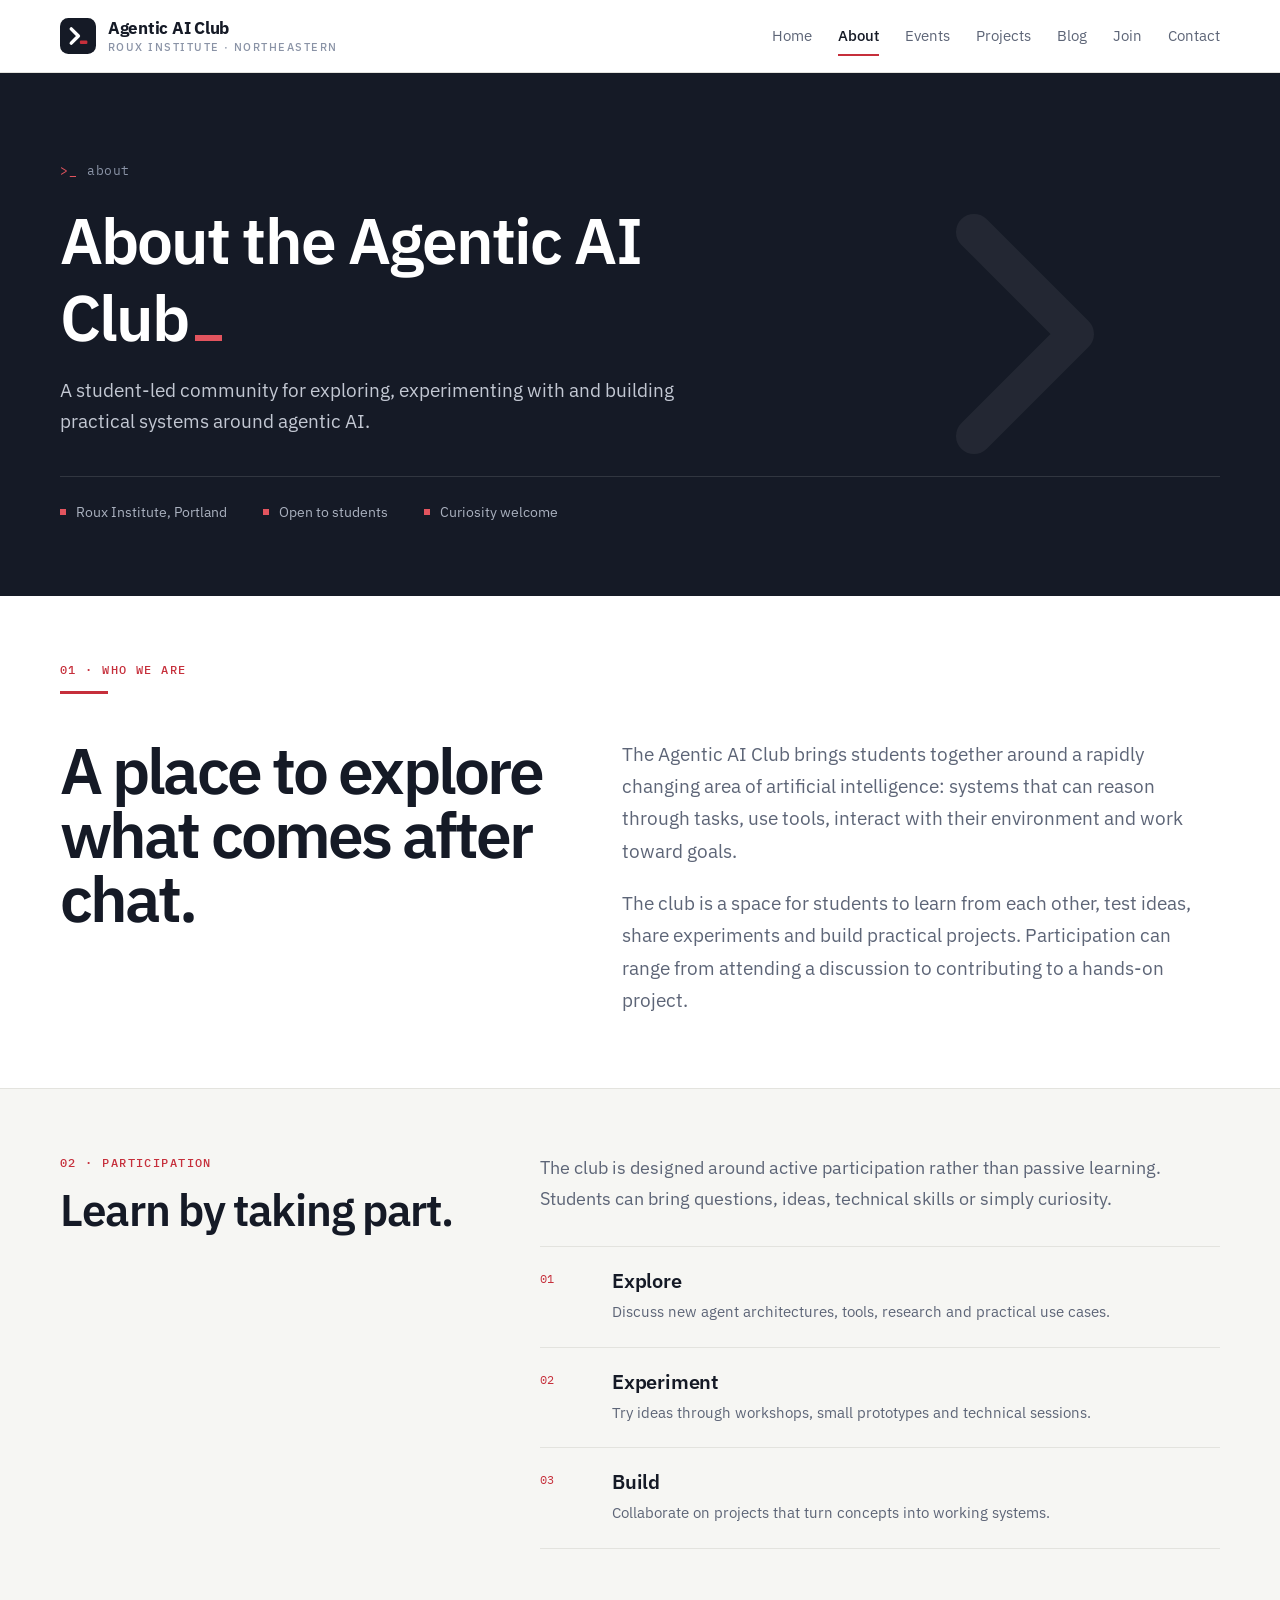
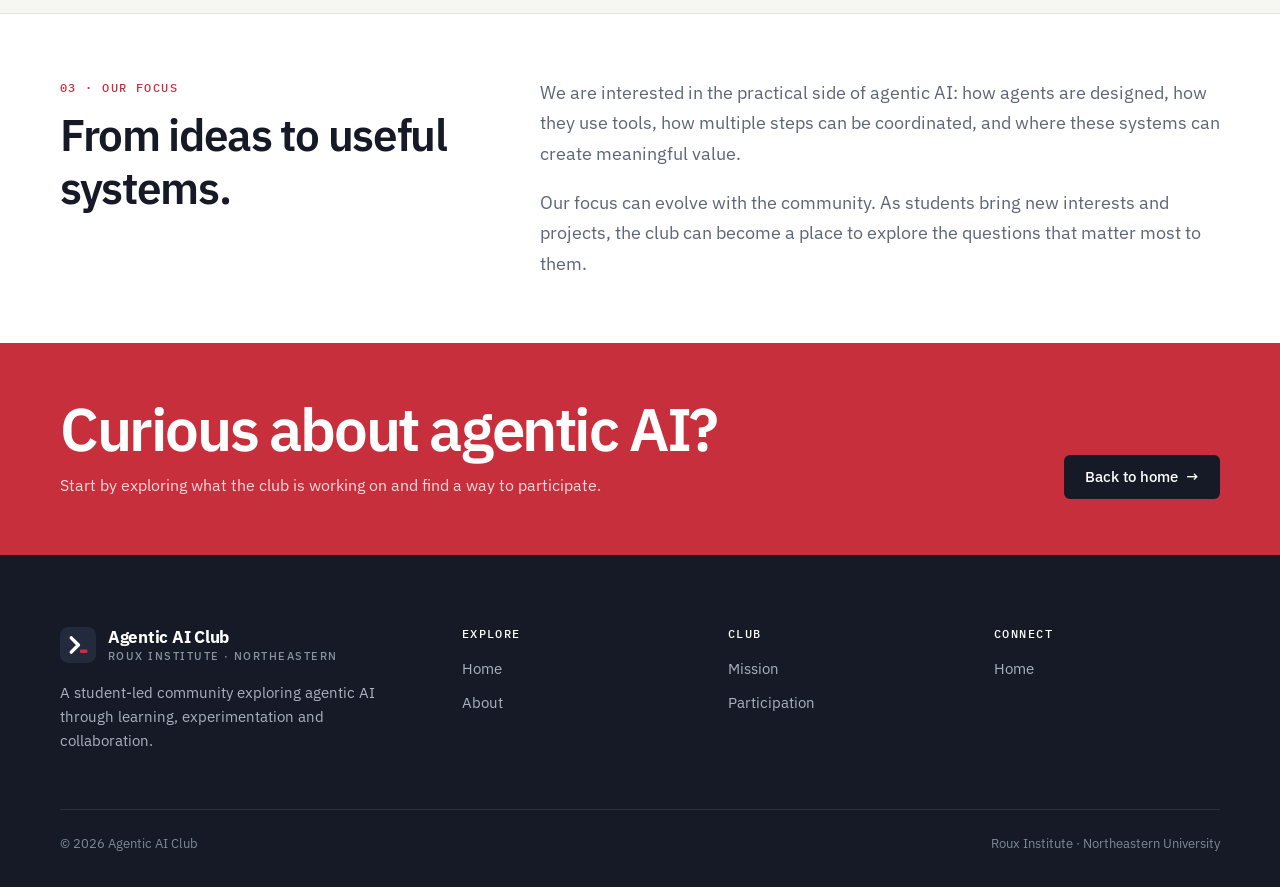
==== about.html @ 06a8c6f5 "Update Agentic AI Club website" ====
<!DOCTYPE html>
<html lang="en">
<head>
    <meta charset="UTF-8">
    <meta name="viewport" content="width=device-width, initial-scale=1.0">
    <title>About | Agentic AI Club</title>
    <meta name="description" content="About the Agentic AI Club at the Roux Institute, Northeastern University.">
    <link rel="icon" href="assets/favicon.svg" type="image/svg+xml">
    <link rel="preconnect" href="https://fonts.googleapis.com">
    <link rel="preconnect" href="https://fonts.gstatic.com" crossorigin>
    <link href="https://fonts.googleapis.com/css2?family=IBM+Plex+Mono:wght@400;500&family=IBM+Plex+Sans:wght@400;500;600;700&display=swap" rel="stylesheet">
    <link rel="stylesheet" href="css/club.css">
</head>
<body>
<a class="skip-link" href="#main">Skip to content</a>

<header class="topbar">
    <div class="wrap topbar__inner">
        <a class="logo" href="index.html" aria-label="Agentic AI Club home">
            <svg class="logo__mark" viewBox="0 0 48 48" aria-hidden="true">
                <rect class="logo__tile" width="48" height="48" rx="11" fill="#151a26"/>
                <path d="M15 14.5 24.5 24 15 33.5" fill="none" stroke="#fff" stroke-width="4.6" stroke-linecap="round" stroke-linejoin="round"/>
                <rect x="26.5" y="30" width="10" height="4.6" rx="1.4" fill="#c62f3b"/>
            </svg>
            <span class="logo__text"><span class="logo__name">Agentic AI Club</span><span class="logo__sub">Roux Institute · Northeastern</span></span>
        </a>

        <button class="nav-toggle" type="button" aria-expanded="false" aria-controls="site-nav">
            <span class="sr-only">Menu</span>
            <span class="nav-toggle__bar nav-toggle__bar--top"></span>
            <span class="nav-toggle__bar nav-toggle__bar--bottom"></span>
        </button>

        <nav id="site-nav" class="nav" aria-label="Main">
            <a href="index.html">Home</a>
            <a href="about.html" aria-current="page">About</a>
            <a href="events.html">Events</a>
            <a href="projects.html">Projects</a>
            <a href="blog.html">Blog</a>
            <a href="join.html">Join</a>
            <a href="contact.html">Contact</a>
        </nav>
    </div>
</header>

<main id="main">
    <section class="page-head">
        <svg class="page-head__glyph" viewBox="0 0 200 200" aria-hidden="true">
            <path d="M36 32 104 100 36 168" fill="none" stroke="rgba(255,255,255,0.06)" stroke-width="24" stroke-linecap="round" stroke-linejoin="round"/>
        </svg>
        <div class="wrap page-head__inner">
            <div class="page-head__content">
                <p class="kicker"><span class="kicker__prompt">&gt;_</span> about</p>
                <h1>About the Agentic AI Club<span class="cursor" aria-hidden="true"></span></h1>
                <p class="lead">A student-led community for exploring, experimenting with and building practical systems around agentic AI.</p>
            </div>
            <ul class="facts">
                <li>Roux Institute, Portland</li>
                <li>Open to students</li>
                <li>Curiosity welcome</li>
            </ul>
        </div>
    </section>

    <section class="about-intro">
        <div class="wrap">
            <span class="label">01 · Who we are</span>
            <div class="home-rule"></div>
            <div class="about-intro__grid" style="margin-top: 44px;">
                <h2 class="about-intro__title">A place to explore what comes after chat.</h2>
                <div class="about-intro__copy">
                    <p>The Agentic AI Club brings students together around a rapidly changing area of artificial intelligence: systems that can reason through tasks, use tools, interact with their environment and work toward goals.</p>
                    <p>The club is a space for students to learn from each other, test ideas, share experiments and build practical projects. Participation can range from attending a discussion to contributing to a hands-on project.</p>
                </div>
            </div>
        </div>
    </section>

    <section class="about-block about-block--warm" id="participation">
        <div class="wrap">
            <div class="about-block__grid">
                <div>
                    <span class="label">02 · Participation</span>
                    <h2>Learn by taking part.</h2>
                </div>
                <div class="about-block__content">
                    <p>The club is designed around active participation rather than passive learning. Students can bring questions, ideas, technical skills or simply curiosity.</p>
                    <ul class="about-list">
                        <li><span class="about-list__number">01</span><div><h3>Explore</h3><p>Discuss new agent architectures, tools, research and practical use cases.</p></div></li>
                        <li><span class="about-list__number">02</span><div><h3>Experiment</h3><p>Try ideas through workshops, small prototypes and technical sessions.</p></div></li>
                        <li><span class="about-list__number">03</span><div><h3>Build</h3><p>Collaborate on projects that turn concepts into working systems.</p></div></li>
                    </ul>
                </div>
            </div>
        </div>
    </section>

    <section class="about-block">
        <div class="wrap">
            <div class="about-block__grid">
                <div>
                    <span class="label">03 · Our focus</span>
                    <h2>From ideas to useful systems.</h2>
                </div>
                <div class="about-block__content">
                    <p>We are interested in the practical side of agentic AI: how agents are designed, how they use tools, how multiple steps can be coordinated, and where these systems can create meaningful value.</p>
                    <p>Our focus can evolve with the community. As students bring new interests and projects, the club can become a place to explore the questions that matter most to them.</p>
                </div>
            </div>
        </div>
    </section>

    <section class="cta-band">
        <div class="wrap cta-band__inner">
            <div>
                <h2>Curious about agentic AI?</h2>
                <p>Start by exploring what the club is working on and find a way to participate.</p>
            </div>
            <a class="btn btn--dark" href="index.html">Back to home <span class="btn__arrow" aria-hidden="true">→</span></a>
        </div>
    </section>
</main>

<footer class="footer">
    <div class="wrap">
        <div class="footer__grid">
            <div>
                <a class="logo" href="index.html" aria-label="Agentic AI Club home">
                    <svg class="logo__mark" viewBox="0 0 48 48" aria-hidden="true">
                        <rect class="logo__tile" width="48" height="48" rx="11" fill="#232a3b"/>
                        <path d="M15 14.5 24.5 24 15 33.5" fill="none" stroke="#fff" stroke-width="4.6" stroke-linecap="round" stroke-linejoin="round"/>
                        <rect x="26.5" y="30" width="10" height="4.6" rx="1.4" fill="#c62f3b"/>
                    </svg>
                    <span class="logo__text"><span class="logo__name">Agentic AI Club</span><span class="logo__sub">Roux Institute · Northeastern</span></span>
                </a>
                <p class="footer__about">A student-led community exploring agentic AI through learning, experimentation and collaboration.</p>
            </div>
            <div><h4>Explore</h4><ul><li><a href="index.html">Home</a></li><li><a href="about.html">About</a></li></ul></div>
            <div><h4>Club</h4><ul><li><a href="#">Mission</a></li><li><a href="#participation">Participation</a></li></ul></div>
            <div><h4>Connect</h4><ul><li><a href="index.html">Home</a></li></ul></div>
        </div>
        <div class="footer__bottom"><span>© <span data-year></span> Agentic AI Club</span><span>Roux Institute · Northeastern University</span></div>
    </div>
</footer>
<script src="js/club.js"></script>
</body>
</html>
---- css/club.css ----
/* ========================================
   AGENTIC AI CLUB
   Shared styles for Events, Projects and Join
======================================== */

:root {
    --ink: #151a26;
    --ink-soft: #2b3140;
    --slate: #5d6577;
    --slate-light: #8a93a6;

    --paper: #ffffff;
    --paper-warm: #f6f6f3;
    --line: #e3e3de;
    --line-strong: #cfcfc8;

    --red: #c62f3b;
    --red-dark: #a3222d;
    --red-bright: #e2545e;

    --radius: 10px;
    --radius-sm: 6px;
    --container: 1160px;

    --font-sans: "IBM Plex Sans", system-ui, -apple-system, "Segoe UI", sans-serif;
    --font-mono: "IBM Plex Mono", ui-monospace, "SFMono-Regular", Consolas, monospace;
}


/* ========================================
   BASE
======================================== */

*,
*::before,
*::after {
    box-sizing: border-box;
}

[hidden] {
    display: none !important;
}

html {
    -webkit-text-size-adjust: 100%;
    scroll-behavior: smooth;
}

body {
    margin: 0;
    font-family: var(--font-sans);
    font-size: 16px;
    line-height: 1.6;
    color: var(--ink);
    background: var(--paper);
    -webkit-font-smoothing: antialiased;
}

img,
svg {
    display: block;
    max-width: 100%;
}

a {
    color: inherit;
}

h1,
h2,
h3,
h4 {
    margin: 0;
    line-height: 1.2;
    font-weight: 600;
    letter-spacing: -0.01em;
}

p {
    margin: 0;
}

ul,
ol {
    margin: 0;
    padding: 0;
    list-style: none;
}

button,
input,
select,
textarea {
    font: inherit;
    color: inherit;
}

:focus-visible {
    outline: 2px solid var(--red);
    outline-offset: 2px;
}

.sr-only {
    position: absolute;
    width: 1px;
    height: 1px;
    padding: 0;
    margin: -1px;
    overflow: hidden;
    clip: rect(0, 0, 0, 0);
    white-space: nowrap;
    border: 0;
}

.skip-link {
    position: absolute;
    left: 16px;
    top: -60px;
    z-index: 100;
    padding: 10px 16px;
    background: var(--ink);
    color: #fff;
    border-radius: var(--radius-sm);
    text-decoration: none;
}

.skip-link:focus {
    top: 12px;
}

.wrap {
    width: min(var(--container), 100% - 48px);
    margin-inline: auto;
}


/* ========================================
   BUTTONS & LINKS
======================================== */

.btn {
    display: inline-flex;
    align-items: center;
    justify-content: center;
    gap: 8px;
    min-height: 44px;
    padding: 0 20px;
    border: 1px solid transparent;
    border-radius: var(--radius-sm);
    font-size: 15px;
    font-weight: 500;
    text-decoration: none;
    white-space: nowrap;
    cursor: pointer;
    transition: background-color 0.15s, border-color 0.15s, color 0.15s;
}

.btn--primary {
    background: var(--red);
    color: #fff;
}

.btn--primary:hover {
    background: var(--red-dark);
}

.btn--dark {
    background: var(--ink);
    color: #fff;
}

.btn--dark:hover {
    background: #000;
}

.btn--outline {
    background: #fff;
    border-color: var(--line-strong);
    color: var(--ink);
}

.btn--outline:hover {
    border-color: var(--ink);
}

.btn--sm {
    min-height: 36px;
    padding: 0 14px;
    font-size: 14px;
}

.btn__arrow {
    transition: transform 0.15s;
}

.btn:hover .btn__arrow {
    transform: translateX(3px);
}

.text-link {
    font-weight: 500;
    color: var(--ink);
    text-decoration: underline;
    text-decoration-color: var(--red);
    text-decoration-thickness: 1.5px;
    text-underline-offset: 4px;
}

.text-link:hover {
    color: var(--red);
}

.link-btn {
    padding: 0;
    border: 0;
    background: none;
    font-size: 14px;
    color: var(--slate);
    text-decoration: underline;
    text-underline-offset: 3px;
    cursor: pointer;
}

.link-btn:hover {
    color: var(--ink);
}


/* ========================================
   HEADER & NAVIGATION
======================================== */

.topbar {
    position: sticky;
    top: 0;
    z-index: 50;
    background: #fff;
    border-bottom: 1px solid var(--line);
}

.topbar__inner {
    display: flex;
    align-items: center;
    justify-content: space-between;
    gap: 24px;
    min-height: 72px;
}

.logo {
    display: flex;
    align-items: center;
    gap: 12px;
    text-decoration: none;
}

.logo__mark {
    width: 36px;
    height: 36px;
    flex-shrink: 0;
}

.logo__text {
    display: flex;
    flex-direction: column;
    line-height: 1.15;
}

.logo__name {
    font-size: 17px;
    font-weight: 700;
    letter-spacing: -0.015em;
}

.logo__sub {
    margin-top: 3px;
    font-size: 10.5px;
    font-weight: 500;
    letter-spacing: 0.14em;
    text-transform: uppercase;
    color: var(--slate-light);
}

.nav {
    display: flex;
    align-items: center;
    gap: 26px;
}

.nav a:not(.btn) {
    position: relative;
    padding: 6px 0;
    font-size: 15px;
    color: var(--slate);
    text-decoration: none;
    transition: color 0.15s;
}

.nav a:not(.btn):hover {
    color: var(--ink);
}

.nav a:not(.btn)[aria-current="page"] {
    color: var(--ink);
    font-weight: 500;
}

.nav a:not(.btn)[aria-current="page"]::after {
    content: "";
    position: absolute;
    left: 0;
    right: 0;
    bottom: -2px;
    height: 2px;
    background: var(--red);
}

.nav__cta {
    margin-left: 4px;
}

.nav-toggle {
    display: none;
    width: 44px;
    height: 44px;
    flex-direction: column;
    align-items: center;
    justify-content: center;
    gap: 6px;
    border: 1px solid var(--line);
    border-radius: 8px;
    background: #fff;
    cursor: pointer;
}

.nav-toggle__bar {
    width: 18px;
    height: 2px;
    background: var(--ink);
    transition: transform 0.2s;
}

.nav-toggle[aria-expanded="true"] .nav-toggle__bar--top {
    transform: translateY(4px) rotate(45deg);
}

.nav-toggle[aria-expanded="true"] .nav-toggle__bar--bottom {
    transform: translateY(-4px) rotate(-45deg);
}


/* ========================================
   PAGE HEADER
======================================== */

.page-head {
    position: relative;
    overflow: hidden;
    padding: 88px 0 72px;
    background: var(--ink);
    color: #fff;
}

.page-head__inner {
    position: relative;
    z-index: 1;
}

.page-head__content {
    max-width: 720px;
}

.page-head__glyph {
    position: absolute;
    right: max(24px, calc((100% - var(--container)) / 2));
    top: 50%;
    width: 300px;
    transform: translateY(-50%);
    pointer-events: none;
}

.kicker {
    display: flex;
    align-items: center;
    gap: 10px;
    margin-bottom: 20px;
    font-family: var(--font-mono);
    font-size: 13px;
    letter-spacing: 0.04em;
    color: var(--slate-light);
}

.kicker__prompt {
    color: var(--red-bright);
}

.page-head h1 {
    font-size: clamp(40px, 6vw, 64px);
    letter-spacing: -0.03em;
}

.cursor {
    display: inline-block;
    width: 0.42em;
    height: 0.09em;
    margin-left: 0.1em;
    background: var(--red-bright);
    animation: blink 1.1s steps(1) infinite;
}

@keyframes blink {
    50% {
        opacity: 0;
    }
}

.lead {
    max-width: 620px;
    margin-top: 20px;
    font-size: 19px;
    color: #c3c8d3;
}

.facts {
    display: flex;
    flex-wrap: wrap;
    gap: 12px 36px;
    margin-top: 40px;
    padding-top: 24px;
    border-top: 1px solid rgba(255, 255, 255, 0.12);
    font-size: 14px;
    color: #aab1bf;
}

.facts li {
    display: flex;
    align-items: center;
    gap: 10px;
}

.facts li::before {
    content: "";
    width: 6px;
    height: 6px;
    background: var(--red-bright);
}


/* ========================================
   SECTIONS
======================================== */

.section {
    padding: 96px 0;
}

.section--warm {
    background: var(--paper-warm);
}

.section--flush-top {
    padding-top: 0;
}

.section-head {
    display: flex;
    flex-wrap: wrap;
    align-items: flex-end;
    justify-content: space-between;
    gap: 24px 40px;
    margin-bottom: 40px;
}

.section-head h2 {
    font-size: clamp(28px, 3.4vw, 36px);
    letter-spacing: -0.02em;
}

.section-head p {
    max-width: 560px;
    margin-top: 10px;
    color: var(--slate);
}

.label {
    display: block;
    margin-bottom: 12px;
    font-family: var(--font-mono);
    font-size: 12px;
    font-weight: 500;
    letter-spacing: 0.12em;
    text-transform: uppercase;
    color: var(--red);
}


/* ========================================
   FILTER TABS
======================================== */

.tabs {
    display: flex;
    flex-wrap: wrap;
    gap: 8px;
}

.tab {
    padding: 7px 16px;
    border: 1px solid var(--line-strong);
    border-radius: 999px;
    background: #fff;
    font-size: 14px;
    color: var(--slate);
    cursor: pointer;
    transition: background-color 0.15s, border-color 0.15s, color 0.15s;
}

.tab:hover {
    border-color: var(--ink);
    color: var(--ink);
}

.tab[aria-pressed="true"] {
    background: var(--ink);
    border-color: var(--ink);
    color: #fff;
}

.empty {
    padding: 48px 0;
    text-align: center;
    color: var(--slate);
}


/* ========================================
   EVENTS: FEATURED
======================================== */

.feature {
    display: grid;
    grid-template-columns: 280px 1fr;
    overflow: hidden;
    border: 1px solid var(--line);
    border-radius: var(--radius);
    background: #fff;
}

.feature__date {
    position: relative;
    display: flex;
    flex-direction: column;
    justify-content: space-between;
    gap: 32px;
    padding: 36px 32px;
    background: var(--ink);
    color: #fff;
}

.feature__month {
    font-family: var(--font-mono);
    font-size: 13px;
    letter-spacing: 0.12em;
    text-transform: uppercase;
    color: var(--slate-light);
}

.feature__days {
    margin-top: 6px;
    font-size: 56px;
    font-weight: 600;
    line-height: 1;
    letter-spacing: -0.03em;
    white-space: nowrap;
}

.feature__year {
    font-family: var(--font-mono);
    font-size: 13px;
    color: var(--slate-light);
}

.feature__date::after {
    content: "";
    width: 36px;
    height: 6px;
    border-radius: 2px;
    background: var(--red);
}

.feature__body {
    padding: 40px;
}

.feature__body h2 {
    font-size: 30px;
    letter-spacing: -0.02em;
}

.feature__desc {
    max-width: 620px;
    margin-top: 14px;
    color: var(--slate);
}

.details {
    display: grid;
    grid-template-columns: repeat(3, auto);
    justify-content: start;
    gap: 8px 48px;
    margin: 28px 0 32px;
}

.details dt {
    font-family: var(--font-mono);
    font-size: 12px;
    letter-spacing: 0.1em;
    text-transform: uppercase;
    color: var(--slate-light);
}

.details dd {
    margin: 4px 0 0;
    font-weight: 500;
}

.actions {
    display: flex;
    flex-wrap: wrap;
    align-items: center;
    gap: 12px 20px;
}


/* ========================================
   EVENTS: LIST
======================================== */

.events {
    border-top: 1px solid var(--line);
}

.event {
    display: grid;
    grid-template-columns: 88px 1fr auto;
    gap: 32px;
    align-items: start;
    padding: 30px 0;
    border-bottom: 1px solid var(--line);
}

.event__date {
    display: flex;
    flex-direction: column;
    line-height: 1.1;
}

.event__month {
    font-family: var(--font-mono);
    font-size: 13px;
    font-weight: 500;
    letter-spacing: 0.1em;
    text-transform: uppercase;
    color: var(--red);
}

.event__day {
    margin: 6px 0 4px;
    font-size: 36px;
    font-weight: 600;
    letter-spacing: -0.03em;
}

.event__weekday {
    font-size: 13px;
    color: var(--slate);
}

.event__type {
    font-family: var(--font-mono);
    font-size: 12px;
    letter-spacing: 0.1em;
    text-transform: uppercase;
    color: var(--slate-light);
}

.event__title {
    margin: 6px 0 8px;
    font-size: 21px;
}

.event__desc {
    max-width: 640px;
    color: var(--slate);
}

.meta {
    display: flex;
    flex-wrap: wrap;
    margin-top: 14px;
    font-family: var(--font-mono);
    font-size: 13px;
    color: var(--ink-soft);
}

.meta span + span::before {
    content: "·";
    margin: 0 10px;
    color: var(--slate-light);
}

.event__actions {
    display: flex;
    flex-direction: column;
    align-items: flex-end;
    gap: 12px;
    padding-top: 4px;
}


/* ========================================
   EVENTS: RECURRING & PAST
======================================== */

.cards-3 {
    display: grid;
    grid-template-columns: repeat(3, 1fr);
    gap: 24px;
}

.routine {
    display: flex;
    flex-direction: column;
    gap: 10px;
    padding: 30px;
    border: 1px solid var(--line);
    border-radius: var(--radius);
    background: #fff;
}

.routine__when {
    font-family: var(--font-mono);
    font-size: 13px;
    color: var(--ink-soft);
}

.routine__when::before {
    content: "> ";
    color: var(--red);
}

.routine h3 {
    font-size: 20px;
}

.routine p:last-child {
    color: var(--slate);
}

.past {
    border-top: 1px solid var(--line);
}

.past__item {
    display: grid;
    grid-template-columns: 150px 130px 1fr auto;
    gap: 24px;
    align-items: baseline;
    padding: 20px 0;
    border-bottom: 1px solid var(--line);
}

.past__date,
.past__type {
    font-family: var(--font-mono);
    font-size: 13px;
    color: var(--slate);
}

.past__title {
    font-weight: 500;
}

.past__link {
    font-size: 14px;
}


/* ========================================
   CALL TO ACTION
======================================== */

.cta {
    display: flex;
    flex-wrap: wrap;
    align-items: center;
    justify-content: space-between;
    gap: 28px 48px;
}

.cta h2 {
    font-size: clamp(26px, 3vw, 32px);
    letter-spacing: -0.02em;
}

.cta p {
    max-width: 560px;
    margin-top: 10px;
    color: var(--slate);
}


/* ========================================
   PROJECTS: SPOTLIGHT
======================================== */

.spotlight {
    display: grid;
    grid-template-columns: 1fr 1.05fr;
    gap: 56px;
    align-items: center;
}

.spotlight h2 {
    font-size: clamp(28px, 3.4vw, 36px);
    letter-spacing: -0.02em;
}

.spotlight__desc {
    margin: 16px 0 24px;
    color: var(--slate);
}

.spotlight__row {
    display: flex;
    flex-wrap: wrap;
    align-items: center;
    gap: 16px 28px;
    margin-bottom: 32px;
}

.chips {
    display: flex;
    flex-wrap: wrap;
    gap: 6px;
}

.chips li {
    padding: 3px 9px;
    border: 1px solid var(--line);
    border-radius: 4px;
    background: var(--paper-warm);
    font-family: var(--font-mono);
    font-size: 12px;
    color: var(--ink-soft);
}

.team {
    display: flex;
    align-items: center;
    gap: 12px;
    font-size: 14px;
    color: var(--slate);
}

.avatars {
    display: flex;
}

.avatars span {
    display: grid;
    place-items: center;
    width: 30px;
    height: 30px;
    margin-left: -8px;
    border: 2px solid #fff;
    border-radius: 50%;
    background: var(--ink);
    font-size: 11px;
    font-weight: 600;
    color: #fff;
}

.avatars span:first-child {
    margin-left: 0;
}

.avatars span:nth-child(2) {
    background: var(--slate);
}

.avatars span:nth-child(3) {
    background: var(--red);
}

.avatars span:nth-child(4) {
    background: var(--ink-soft);
}

.spotlight__actions {
    margin-top: 32px;
}

.terminal {
    margin: 0;
    overflow: hidden;
    border-radius: 12px;
    background: #0f131c;
    box-shadow: 0 30px 60px -30px rgba(21, 26, 38, 0.55);
    font-family: var(--font-mono);
    font-size: 13.5px;
    color: #d6dae3;
}

.terminal__bar {
    display: flex;
    align-items: center;
    gap: 8px;
    padding: 12px 16px;
    border-bottom: 1px solid rgba(255, 255, 255, 0.07);
}

.terminal__bar span {
    width: 10px;
    height: 10px;
    border-radius: 50%;
    background: #333a4a;
}

.terminal__title {
    margin-left: auto;
    margin-right: auto;
    padding-right: 54px;
    font-size: 12px;
    color: var(--slate-light);
}

.terminal__body {
    margin: 0;
    padding: 22px 24px 26px;
    line-height: 1.8;
    white-space: pre-wrap;
    font-family: inherit;
}

.t-prompt {
    color: var(--red-bright);
}

.t-dim {
    color: #7c8496;
}

.t-strong {
    color: #fff;
}

.t-cursor {
    display: inline-block;
    width: 9px;
    height: 3px;
    background: var(--red-bright);
    animation: blink 1.1s steps(1) infinite;
}


/* ========================================
   PROJECTS: GRID
======================================== */

.toolbar {
    display: flex;
    flex-wrap: wrap;
    align-items: center;
    justify-content: space-between;
    gap: 16px;
    margin-bottom: 16px;
}

.search {
    position: relative;
}

.search svg {
    position: absolute;
    left: 14px;
    top: 50%;
    width: 16px;
    height: 16px;
    transform: translateY(-50%);
    color: var(--slate-light);
    pointer-events: none;
}

.search input {
    width: 280px;
    height: 42px;
    padding: 0 16px 0 40px;
    border: 1px solid var(--line-strong);
    border-radius: 999px;
    background: #fff;
    font-size: 14px;
}

.search input:focus {
    outline: none;
    border-color: var(--ink);
}

.result-count {
    margin-bottom: 24px;
    font-family: var(--font-mono);
    font-size: 13px;
    color: var(--slate);
}

.project-grid {
    display: grid;
    grid-template-columns: repeat(3, 1fr);
    gap: 20px;
}

.project {
    display: flex;
    flex-direction: column;
    gap: 14px;
    padding: 26px;
    border: 1px solid var(--line);
    border-radius: var(--radius);
    background: #fff;
    transition: border-color 0.15s;
}

.project:hover {
    border-color: var(--ink);
}

.project__top {
    display: flex;
    align-items: center;
    justify-content: space-between;
    gap: 12px;
}

.project__term {
    font-family: var(--font-mono);
    font-size: 12px;
    color: var(--slate-light);
}

.project h3 {
    font-size: 19px;
}

.project__desc {
    flex: 1;
    font-size: 15px;
    color: var(--slate);
}

.project__foot {
    display: flex;
    align-items: center;
    justify-content: space-between;
    gap: 12px;
    padding-top: 16px;
    border-top: 1px solid var(--line);
}

.project__link {
    font-size: 14px;
    font-weight: 500;
    text-decoration: none;
}

.project__link:hover {
    color: var(--red);
}

.status {
    display: inline-flex;
    align-items: center;
    gap: 7px;
    font-size: 13px;
    font-weight: 500;
}

.status::before {
    content: "";
    width: 7px;
    height: 7px;
    border-radius: 50%;
    background: currentColor;
}

.status--progress {
    color: var(--red);
}

.status--shipped {
    color: var(--ink);
}

.tag-open {
    padding: 2px 8px;
    border: 1px solid var(--line-strong);
    border-radius: 999px;
    font-size: 12px;
    color: var(--ink-soft);
}

.project__badges {
    display: flex;
    flex-wrap: wrap;
    align-items: center;
    gap: 8px 12px;
}


/* ========================================
   STEPS (Projects process / Join benefits)
======================================== */

.steps {
    display: grid;
    grid-template-columns: repeat(4, 1fr);
    gap: 32px;
}

.step {
    padding-top: 20px;
    border-top: 2px solid var(--ink);
}

.step__num {
    font-family: var(--font-mono);
    font-size: 13px;
    color: var(--red);
}

.step h3 {
    margin: 8px 0;
    font-size: 18px;
}

.step p {
    font-size: 15px;
    color: var(--slate);
}


/* ========================================
   JOIN: FORM
======================================== */

.apply {
    display: grid;
    grid-template-columns: minmax(0, 1.6fr) minmax(0, 1fr);
    gap: 48px;
    align-items: start;
}

.form-card {
    padding: 40px;
    border: 1px solid var(--line);
    border-radius: 12px;
    background: #fff;
}

.form-card h2 {
    font-size: 26px;
    letter-spacing: -0.02em;
}

.form-card__intro {
    margin: 8px 0 32px;
    color: var(--slate);
}

.form-grid {
    display: grid;
    grid-template-columns: 1fr 1fr;
    gap: 24px 20px;
}

.field {
    display: flex;
    flex-direction: column;
    gap: 6px;
    min-width: 0;
    margin: 0;
    padding: 0;
    border: 0;
}

.field--full {
    grid-column: 1 / -1;
}

.field__label {
    padding: 0;
    font-size: 14px;
    font-weight: 500;
}

.optional {
    font-weight: 400;
    color: var(--slate-light);
}

.input {
    width: 100%;
    height: 46px;
    padding: 0 14px;
    border: 1px solid var(--line-strong);
    border-radius: var(--radius-sm);
    background: #fff;
    font-size: 15px;
    transition: border-color 0.15s, box-shadow 0.15s;
}

textarea.input {
    height: auto;
    min-height: 120px;
    padding: 12px 14px;
    resize: vertical;
}

select.input {
    padding-right: 40px;
    appearance: none;
    background-image: url("data:image/svg+xml,%3Csvg xmlns='http://www.w3.org/2000/svg' viewBox='0 0 16 16' fill='none' stroke='%235d6577' stroke-width='1.6' stroke-linecap='round' stroke-linejoin='round'%3E%3Cpath d='m4 6 4 4 4-4'/%3E%3C/svg%3E");
    background-repeat: no-repeat;
    background-position: right 14px center;
    background-size: 16px;
}

.input:focus {
    outline: none;
    border-color: var(--ink);
    box-shadow: 0 0 0 3px rgba(21, 26, 38, 0.08);
}

.input[aria-invalid="true"] {
    border-color: var(--red);
}

.hint {
    font-size: 13px;
    color: var(--slate);
}

.error {
    font-size: 13px;
    color: var(--red-dark);
}

.error:empty {
    display: none;
}

.counter {
    align-self: flex-end;
    font-family: var(--font-mono);
    font-size: 12px;
    color: var(--slate-light);
}

.choice-grid {
    display: grid;
    grid-template-columns: repeat(3, 1fr);
    gap: 10px;
    margin-top: 4px;
}

.choice {
    position: relative;
}

.choice input,
.pill input {
    position: absolute;
    opacity: 0;
    pointer-events: none;
}

.choice span {
    display: block;
    height: 100%;
    padding: 14px 16px;
    border: 1px solid var(--line-strong);
    border-radius: 8px;
    font-size: 14px;
    cursor: pointer;
    transition: border-color 0.15s, box-shadow 0.15s;
}

.choice strong {
    display: block;
    font-weight: 500;
}

.choice small {
    font-size: 13px;
    color: var(--slate);
}

.choice span:hover {
    border-color: var(--ink);
}

.choice input:checked + span {
    border-color: var(--ink);
    box-shadow: inset 0 0 0 1px var(--ink);
}

.choice input:focus-visible + span,
.pill input:focus-visible + span {
    outline: 2px solid var(--red);
    outline-offset: 2px;
}

.pill-group {
    display: flex;
    flex-wrap: wrap;
    gap: 8px;
    margin-top: 4px;
}

.pill span {
    display: inline-block;
    padding: 8px 15px;
    border: 1px solid var(--line-strong);
    border-radius: 999px;
    font-size: 14px;
    cursor: pointer;
    transition: background-color 0.15s, border-color 0.15s, color 0.15s;
}

.pill span:hover {
    border-color: var(--ink);
}

.pill input:checked + span {
    background: var(--ink);
    border-color: var(--ink);
    color: #fff;
}

.is-invalid .choice span,
.is-invalid .pill span {
    border-color: var(--red);
}

.check {
    display: flex;
    align-items: flex-start;
    gap: 10px;
    font-size: 14px;
    color: var(--ink-soft);
    cursor: pointer;
}

.check input {
    width: 18px;
    height: 18px;
    margin: 2px 0 0;
    flex-shrink: 0;
    accent-color: var(--ink);
}

.form-foot {
    display: flex;
    flex-wrap: wrap;
    align-items: center;
    justify-content: space-between;
    gap: 16px;
    margin-top: 32px;
    padding-top: 24px;
    border-top: 1px solid var(--line);
}

.form-foot small {
    max-width: 340px;
    font-size: 13px;
    color: var(--slate);
}

.success:focus {
    outline: none;
}

.success .logo__mark {
    width: 44px;
    height: 44px;
    margin-bottom: 24px;
}

.success h2 {
    font-size: 28px;
}

.success p {
    margin: 12px 0 28px;
    color: var(--slate);
}


/* ========================================
   JOIN: ASIDE
======================================== */

.aside {
    position: sticky;
    top: 104px;
    display: flex;
    flex-direction: column;
    gap: 20px;
}

.aside-card {
    padding: 32px;
    border-radius: 12px;
    background: var(--ink);
    color: #fff;
}

.aside-card h3 {
    margin-bottom: 24px;
    font-size: 20px;
}

.timeline li {
    display: grid;
    grid-template-columns: 32px 1fr;
    gap: 4px 12px;
}

.timeline li + li {
    margin-top: 22px;
}

.timeline__num {
    grid-row: span 2;
    font-family: var(--font-mono);
    font-size: 13px;
    color: var(--red-bright);
    padding-top: 2px;
}

.timeline strong {
    font-weight: 500;
}

.timeline p {
    font-size: 14px;
    color: #b3b9c6;
}

.aside-note {
    padding: 24px;
    border: 1px solid var(--line);
    border-radius: 12px;
    background: #fff;
    font-size: 15px;
    color: var(--slate);
}


/* ========================================
   JOIN: FAQ
======================================== */

.faq-layout {
    display: grid;
    grid-template-columns: 1fr 2fr;
    gap: 64px;
}

.faq-layout h2 {
    font-size: clamp(28px, 3.4vw, 36px);
    letter-spacing: -0.02em;
}

.faq-layout > div > p {
    margin-top: 12px;
    color: var(--slate);
}

.faq {
    border-top: 1px solid var(--line);
}

.faq details {
    border-bottom: 1px solid var(--line);
}

.faq summary {
    display: flex;
    align-items: center;
    justify-content: space-between;
    gap: 24px;
    padding: 22px 0;
    font-size: 18px;
    font-weight: 500;
    list-style: none;
    cursor: pointer;
}

.faq summary::-webkit-details-marker {
    display: none;
}

.faq summary::after {
    content: "+";
    font-family: var(--font-mono);
    font-size: 22px;
    font-weight: 400;
    line-height: 1;
    color: var(--slate);
}

.faq details[open] summary::after {
    content: "\2212";
    color: var(--red);
}

.faq summary:hover {
    color: var(--red-dark);
}

.faq__answer {
    max-width: 680px;
    padding-bottom: 24px;
    color: var(--slate);
}


/* ========================================
   FOOTER
======================================== */

.footer {
    padding: 72px 0 32px;
    background: var(--ink);
    font-size: 15px;
    color: #aab1bf;
}

.footer__grid {
    display: grid;
    grid-template-columns: 1.6fr repeat(3, 1fr);
    gap: 40px;
}

.footer .logo__name {
    color: #fff;
}

.footer .logo__tile {
    fill: #232a3b;
}

.footer__about {
    max-width: 320px;
    margin-top: 18px;
}

.footer h4 {
    margin-bottom: 16px;
    font-family: var(--font-mono);
    font-size: 12px;
    font-weight: 500;
    letter-spacing: 0.12em;
    text-transform: uppercase;
    color: #fff;
}

.footer li + li {
    margin-top: 10px;
}

.footer a {
    text-decoration: none;
    transition: color 0.15s;
}

.footer a:hover {
    color: #fff;
}

.footer__bottom {
    display: flex;
    flex-wrap: wrap;
    justify-content: space-between;
    gap: 16px;
    margin-top: 56px;
    padding-top: 24px;
    border-top: 1px solid rgba(255, 255, 255, 0.1);
    font-size: 13px;
    color: #7f8797;
}


/* ========================================
   RESPONSIVE
======================================== */

@media (max-width: 1040px) {

    .nav-toggle {
        display: inline-flex;
    }

    .nav {
        position: absolute;
        top: 100%;
        left: 0;
        right: 0;
        display: none;
        flex-direction: column;
        align-items: stretch;
        gap: 0;
        padding: 8px 24px 24px;
        background: #fff;
        border-bottom: 1px solid var(--line);
        box-shadow: 0 18px 30px -22px rgba(21, 26, 38, 0.3);
    }

    .nav.is-open {
        display: flex;
    }

    .nav a:not(.btn) {
        padding: 14px 0;
        border-bottom: 1px solid var(--line);
        font-size: 16px;
    }

    .nav a:not(.btn)[aria-current="page"]::after {
        left: auto;
        right: 0;
        top: 50%;
        bottom: auto;
        width: 16px;
    }

    .nav__cta {
        margin: 18px 0 0;
    }

    .page-head__glyph {
        width: 220px;
        opacity: 0.6;
    }
}

@media (max-width: 960px) {

    .feature,
    .spotlight,
    .apply,
    .faq-layout {
        grid-template-columns: 1fr;
    }

    .spotlight,
    .faq-layout {
        gap: 40px;
    }

    .feature__date {
        flex-direction: row;
        align-items: flex-end;
        padding: 28px 32px;
    }

    .feature__date::after {
        display: none;
    }

    .project-grid,
    .cards-3 {
        grid-template-columns: repeat(2, 1fr);
    }

    .steps {
        grid-template-columns: repeat(2, 1fr);
    }

    .aside {
        position: static;
    }

    .footer__grid {
        grid-template-columns: repeat(3, 1fr);
    }

    .footer__brand {
        grid-column: 1 / -1;
    }

    .past__item {
        grid-template-columns: 130px 1fr auto;
    }

    .past__type {
        display: none;
    }
}

@media (max-width: 720px) {

    .section {
        padding: 72px 0;
    }

    .section--flush-top {
        padding-top: 0;
    }

    .page-head {
        padding: 64px 0 52px;
    }

    .page-head__glyph {
        display: none;
    }

    .lead {
        font-size: 17px;
    }

    .feature__body {
        padding: 28px 24px;
    }

    .feature__date {
        padding: 24px;
    }

    .feature__days {
        font-size: 44px;
    }

    .details {
        grid-template-columns: 1fr;
    }

    .event {
        grid-template-columns: 64px 1fr;
        gap: 16px 20px;
    }

    .event__day {
        font-size: 30px;
    }

    .event__actions {
        grid-column: 2;
        flex-direction: row;
        align-items: center;
        gap: 16px;
        padding-top: 0;
    }

    .project-grid,
    .cards-3,
    .form-grid,
    .choice-grid {
        grid-template-columns: 1fr;
    }

    .toolbar {
        align-items: stretch;
        flex-direction: column;
    }

    .search input {
        width: 100%;
    }

    .past__item {
        grid-template-columns: 1fr auto;
        gap: 4px 16px;
    }

    .past__date {
        grid-column: 1 / -1;
    }

    .form-card {
        padding: 28px 22px;
    }

    .terminal {
        font-size: 12.5px;
    }
}

@media (max-width: 480px) {

    .wrap {
        width: calc(100% - 32px);
    }

    .logo__sub {
        font-size: 9.5px;
    }

    .steps,
    .footer__grid {
        grid-template-columns: 1fr;
    }

    .cta .actions,
    .cta .btn {
        width: 100%;
    }
}

@media (prefers-reduced-motion: reduce) {

    html {
        scroll-behavior: auto;
    }

    *,
    *::before,
    *::after {
        animation: none !important;
        transition: none !important;
    }
}

/* ========================================
   HOME + ABOUT
   Agentic AI Club
======================================== */

.home-hero {
    padding: 58px 0 68px;
    background: var(--ink);
    color: #fff;
}

.home-hero__content {
    max-width: 980px;
    margin-inline: auto;
    text-align: center;
}

.home-hero__kicker {
    margin-bottom: 18px;
    font-family: var(--font-mono);
    font-size: 13px;
    font-weight: 500;
    letter-spacing: 0.1em;
    text-transform: uppercase;
    color: var(--red-bright);
}

.home-hero h1 {
    max-width: 900px;
    font-size: clamp(46px, 7.2vw, 88px);
    line-height: 0.98;
    font-weight: 600;
    letter-spacing: -0.045em;
}

.home-hero h1 .accent {
    color: var(--red-bright);
}

.home-hero__lead {
    max-width: 650px;
    margin: 24px auto 0;
    font-size: 19px;
    line-height: 1.65;
    color: #c3c8d3;
}

.home-hero__actions {
    display: flex;
    flex-wrap: wrap;
    gap: 12px;
    margin-top: 34px;
    justify-content: center;
}

.home-hero__meta {
    display: flex;
    flex-wrap: wrap;
    gap: 10px 30px;
    margin-top: 54px;
    padding-top: 22px;
    border-top: 1px solid rgba(255,255,255,0.12);
    font-family: var(--font-mono);
    font-size: 12px;
    color: #8f97a8;
}

.home-hero__meta span::before {
    content: "";
    display: inline-block;
    width: 6px;
    height: 6px;
    margin-right: 9px;
    background: var(--red-bright);
}

.home-section {
    padding: 60px 0;
}

.home-section--warm {
    background: var(--paper-warm);
}

.editorial-grid {
    display: grid;
    grid-template-columns: minmax(0, 0.85fr) minmax(0, 1.15fr);
    gap: 72px;
    align-items: start;
}

.editorial-grid__statement {
    max-width: 600px;
    font-size: clamp(32px, 4vw, 52px);
    line-height: 1.03;
    font-weight: 600;
    letter-spacing: -0.035em;
}

.editorial-grid__copy {
    max-width: 650px;
    font-size: 19px;
    line-height: 1.7;
    color: var(--slate);
}

.editorial-grid__copy p + p {
    margin-top: 18px;
}

.editorial-link {
    display: inline-flex;
    align-items: center;
    gap: 8px;
    margin-top: 28px;
    font-weight: 500;
    color: var(--ink);
    text-decoration: underline;
    text-decoration-color: var(--red);
    text-decoration-thickness: 1.5px;
    text-underline-offset: 5px;
}

.editorial-link:hover {
    color: var(--red);
}

.home-rule {
    width: 48px;
    height: 3px;
    margin-top: 12px;
    background: var(--red);
}

.home-events {
    border-top: 1px solid var(--line);
}

.home-event {
    display: grid;
    grid-template-columns: 110px minmax(0, 1fr) auto;
    gap: 28px;
    align-items: center;
    padding: 28px 0;
    border-bottom: 1px solid var(--line);
}

.home-event__date {
    font-family: var(--font-mono);
}

.home-event__day {
    display: block;
    font-family: var(--font-sans);
    font-size: 38px;
    line-height: 1;
    font-weight: 600;
    letter-spacing: -0.04em;
}

.home-event__month {
    color: var(--red);
    font-size: 12px;
    letter-spacing: 0.1em;
}

.home-event__type {
    font-family: var(--font-mono);
    font-size: 11px;
    letter-spacing: 0.1em;
    text-transform: uppercase;
    color: var(--slate-light);
}

.home-event h3 {
    margin-top: 5px;
    font-size: 21px;
}

.home-event p {
    max-width: 650px;
    margin-top: 7px;
    color: var(--slate);
}

.home-event__arrow {
    color: var(--red);
    font-size: 22px;
}

.project-strip {
    display: grid;
    grid-template-columns: repeat(3, 1fr);
    border-top: 1px solid var(--line);
    border-left: 1px solid var(--line);
}

.project-strip__item {
    min-height: 270px;
    display: flex;
    flex-direction: column;
    padding: 28px;
    border-right: 1px solid var(--line);
    border-bottom: 1px solid var(--line);
    background: #fff;
    transition: background 0.15s, color 0.15s;
}

.project-strip__item:hover {
    background: var(--ink);
    color: #fff;
}

.project-strip__number {
    font-family: var(--font-mono);
    font-size: 12px;
    color: var(--red);
}

.project-strip__body {
    margin-top: auto;
}

.project-strip h3 {
    font-size: 23px;
}

.project-strip p {
    margin-top: 10px;
    color: var(--slate);
}

.project-strip__item:hover p {
    color: #aab1bf;
}

.cta-band {
    padding: 56px 0;
    background: var(--red);
    color: #fff;
}

.cta-band__inner {
    display: flex;
    align-items: flex-end;
    justify-content: space-between;
    gap: 32px;
}

.cta-band h2 {
    max-width: 760px;
    font-size: clamp(34px, 5vw, 60px);
    line-height: 1;
    letter-spacing: -0.04em;
}

.cta-band p {
    max-width: 580px;
    margin-top: 14px;
    color: rgba(255,255,255,0.82);
}

.cta-band .btn--dark {
    flex-shrink: 0;
}

.about-intro {
    padding: 64px 0 72px;
    background: #fff;
}

.about-intro__grid {
    display: grid;
    grid-template-columns: minmax(0, 0.9fr) minmax(0, 1.1fr);
    gap: 72px;
}

.about-intro__title {
    max-width: 600px;
    font-size: clamp(40px, 5vw, 66px);
    line-height: 1;
    font-weight: 600;
    letter-spacing: -0.045em;
}

.about-intro__copy {
    max-width: 700px;
    font-size: 19px;
    line-height: 1.7;
    color: var(--slate);
}

.about-intro__copy p + p {
    margin-top: 20px;
}

.about-block {
    padding: 64px 0;
    border-top: 1px solid var(--line);
    background: #fff;
}

.about-block--warm {
    background: var(--paper-warm);
}

.about-block__grid {
    display: grid;
    grid-template-columns: 0.75fr 1.25fr;
    gap: 72px;
}

.about-block h2 {
    font-size: clamp(30px, 3.5vw, 44px);
    letter-spacing: -0.03em;
}

.about-block__content {
    max-width: 700px;
}

.about-block__content p {
    font-size: 18px;
    line-height: 1.7;
    color: var(--slate);
}

.about-block__content p + p {
    margin-top: 18px;
}

.about-list {
    margin-top: 32px;
    border-top: 1px solid var(--line);
}

.about-list li {
    display: grid;
    grid-template-columns: 52px 1fr;
    gap: 20px;
    padding: 22px 0;
    border-bottom: 1px solid var(--line);
}

.about-list__number {
    font-family: var(--font-mono);
    font-size: 12px;
    color: var(--red);
}

.about-list h3 {
    font-size: 20px;
}

.about-list p {
    margin-top: 6px;
    font-size: 15px;
    color: var(--slate);
}

@media (max-width: 1040px) {
    .home-hero {
        padding: 48px 0 56px;
    }

    .editorial-grid,
    .about-intro__grid,
    .about-block__grid {
        grid-template-columns: 1fr;
        gap: 42px;
    }

    .project-strip {
        grid-template-columns: 1fr;
    }

    .cta-band__inner {
        align-items: flex-start;
        flex-direction: column;
    }
}

@media (max-width: 700px) {
    .home-hero h1 {
        font-size: clamp(42px, 13vw, 64px);
    }

    .home-event {
        grid-template-columns: 70px 1fr;
        gap: 18px;
    }

    .home-event__arrow {
        display: none;
    }

    .home-event__day {
        font-size: 32px;
    }
}

/* Compact shared navigation for the full page set */
@media (min-width: 1041px) and (max-width: 1180px) {
    .nav {
        gap: 17px;
    }

    .nav a:not(.btn) {
        font-size: 14px;
    }
}


/* ===== Combined-site Blog + Contact alignment ===== */
.home-hero__meta {
    justify-content: center;
    text-align: center;
}

.club-filter-row {
    display: flex;
    flex-wrap: wrap;
    gap: 10px;
    margin-bottom: 30px;
}
.club-filter {
    appearance: none;
    border: 1px solid var(--line);
    background: #fff;
    color: var(--ink);
    padding: 10px 16px;
    font: 600 12px/1 var(--font-mono);
    text-transform: uppercase;
    letter-spacing: .06em;
    cursor: pointer;
}
.club-filter:hover,
.club-filter.active {
    background: var(--ink);
    border-color: var(--ink);
    color: #fff;
}
.club-post-grid {
    display: grid;
    grid-template-columns: repeat(2, minmax(0, 1fr));
    border-top: 1px solid var(--line);
    border-left: 1px solid var(--line);
}
.club-post {
    border-right: 1px solid var(--line);
    border-bottom: 1px solid var(--line);
    background: #fff;
}
.club-post__visual {
    height: 190px;
    display: grid;
    place-items: center;
    background: var(--paper);
    border-bottom: 1px solid var(--line);
    font: 600 42px/1 var(--font-mono);
    color: var(--red);
}
.club-post__body { padding: 26px; }
.club-post__body h3 {
    margin: 14px 0 24px;
    font-size: clamp(21px, 2.2vw, 28px);
    letter-spacing: -.03em;
}
.club-empty { margin-top: 24px; color: var(--muted); }
.club-newsletter__inner {
    display: flex;
    align-items: center;
    justify-content: space-between;
    gap: 36px;
}
.club-newsletter__inner h2 { margin: 0; }
.club-newsletter__inner p { margin: 8px 0 0; }
.club-newsletter-form {
    display: flex;
    width: min(500px, 100%);
}
.club-newsletter-form input {
    min-width: 0;
    flex: 1;
    border: 1px solid rgba(255,255,255,.3);
    border-right: 0;
    padding: 13px 15px;
    font: inherit;
    background: #fff;
    color: var(--ink);
}
.club-contact {
    display: grid;
    grid-template-columns: .85fr 1.15fr;
    gap: clamp(42px, 7vw, 90px);
    align-items: start;
}
.club-contact__info {
    display: grid;
    gap: 0;
    border-top: 1px solid var(--line);
}
.club-info {
    display: grid;
    grid-template-columns: 48px 1fr;
    gap: 18px;
    padding: 22px 0;
    border-bottom: 1px solid var(--line);
    align-items: start;
}
.club-info__icon {
    width: 42px;
    height: 42px;
    display: grid;
    place-items: center;
    background: var(--paper);
    color: var(--red);
    font-weight: 700;
}
.club-info h3 { margin: 7px 0 0; font-size: 17px; }
.club-socials { display: flex; gap: 8px; margin-top: 12px; }
.club-socials a {
    min-width: 34px;
    height: 34px;
    padding: 0 7px;
    border: 1px solid var(--line);
    display: grid;
    place-items: center;
    font: 600 11px/1 var(--font-mono);
}
.club-map {
    min-height: 140px;
    margin-top: 24px;
    background: var(--paper);
    border: 1px solid var(--line);
    display: grid;
    place-items: center;
    color: var(--muted);
    font: 500 12px/1 var(--font-mono);
    text-transform: uppercase;
    letter-spacing: .08em;
}
.club-contact-form {
    padding: 30px;
    border: 1px solid var(--line);
    background: #fff;
    display: grid;
    gap: 20px;
}
.club-contact-form label {
    display: grid;
    gap: 8px;
    font: 600 12px/1.3 var(--font-mono);
    text-transform: uppercase;
    letter-spacing: .05em;
}
.club-contact-form input,
.club-contact-form textarea {
    width: 100%;
    border: 1px solid var(--line);
    padding: 13px 14px;
    background: #fff;
    color: var(--ink);
    font: 400 15px/1.5 var(--font-sans);
    resize: vertical;
}
.club-contact-form input:focus,
.club-contact-form textarea:focus,
.club-newsletter-form input:focus {
    outline: 2px solid var(--red);
    outline-offset: 2px;
}
@media (max-width: 760px) {
    .club-post-grid { grid-template-columns: 1fr; }
    .club-newsletter__inner { align-items: stretch; flex-direction: column; }
    .club-contact { grid-template-columns: 1fr; }
    .club-contact-form { padding: 22px; }
}


/* ========================================
   HOME — centered hero principles
======================================== */
.home-hero__meta {
    justify-content: center;
    text-align: center;
    width: 100%;
}

/* ========================================
   BLOG — unified club appearance
======================================== */
.blog-club-section {
    background: #fff;
}

.club-filter-row {
    display: flex;
    flex-wrap: wrap;
    gap: 10px;
    margin-bottom: 32px;
}

.club-filter {
    appearance: none;
    border: 1px solid var(--line);
    background: #fff;
    color: var(--ink);
    font: 500 12px/1 var(--font-mono);
    letter-spacing: .04em;
    padding: 10px 15px;
    cursor: pointer;
    transition: .18s ease;
}

.club-filter:hover,
.club-filter.active {
    border-color: var(--red);
    color: var(--red);
}

.club-post-grid {
    display: grid;
    grid-template-columns: repeat(2, minmax(0, 1fr));
    border-top: 1px solid var(--line);
    border-left: 1px solid var(--line);
}

.club-post-card {
    border-right: 1px solid var(--line);
    border-bottom: 1px solid var(--line);
    background: #fff;
}

.club-post-image {
    min-height: 180px;
    display: grid;
    place-items: center;
    background: var(--paper);
    border-bottom: 1px solid var(--line);
    font: 600 22px/1 var(--font-mono);
    color: var(--muted);
}

.club-post-content {
    padding: 28px;
}

.club-post-content h3 {
    margin: 14px 0 22px;
    font-size: clamp(21px, 2.1vw, 28px);
    letter-spacing: -.025em;
}

.club-empty-state {
    padding: 28px 0;
    color: var(--muted);
}

.club-newsletter {
    display: grid;
    grid-template-columns: 1fr minmax(340px, 520px);
    gap: 48px;
    align-items: center;
}

.club-newsletter__label {
    color: rgba(255,255,255,.65);
}

.club-newsletter h2 {
    margin: 10px 0 8px;
}

.club-newsletter p {
    margin: 0;
}

.club-newsletter-form {
    display: flex;
    gap: 10px;
}

.club-newsletter-form input {
    min-width: 0;
    flex: 1;
    min-height: 46px;
    border: 1px solid rgba(255,255,255,.28);
    background: rgba(255,255,255,.08);
    color: #fff;
    padding: 0 14px;
    font: inherit;
}

.club-newsletter-form input::placeholder {
    color: rgba(255,255,255,.6);
}

/* ========================================
   CONTACT — unified club appearance
======================================== */
.club-contact-layout {
    display: grid;
    grid-template-columns: .85fr 1.15fr;
    gap: clamp(44px, 7vw, 92px);
    align-items: start;
}

.club-contact-info {
    display: grid;
    gap: 26px;
}

.club-info-item {
    display: grid;
    grid-template-columns: 42px 1fr;
    gap: 15px;
    align-items: start;
    padding-bottom: 22px;
    border-bottom: 1px solid var(--line);
}

.club-info-icon {
    width: 42px;
    height: 42px;
    display: grid;
    place-items: center;
    border: 1px solid var(--line);
    color: var(--red);
    font-family: var(--font-mono);
}

.club-info-item h3 {
    margin: 0 0 5px;
    font-size: 16px;
}

.club-info-item p {
    margin: 0;
    color: var(--muted);
}

.club-socials {
    display: flex;
    gap: 8px;
    margin-top: 10px;
}

.club-socials a {
    width: 34px;
    height: 34px;
    display: grid;
    place-items: center;
    border: 1px solid var(--line);
    font: 500 11px/1 var(--font-mono);
}

.club-socials a:hover {
    border-color: var(--red);
    color: var(--red);
}

.club-map-placeholder {
    min-height: 150px;
    display: grid;
    place-items: center;
    background: var(--paper);
    border: 1px solid var(--line);
    color: var(--muted);
    font: 500 11px/1 var(--font-mono);
    text-transform: uppercase;
    letter-spacing: .08em;
}

.club-contact-form {
    display: grid;
    gap: 22px;
    padding: 34px;
    border: 1px solid var(--line);
    background: #fff;
}

.club-contact-form label {
    display: grid;
    gap: 8px;
    font: 500 12px/1.4 var(--font-mono);
    text-transform: uppercase;
    letter-spacing: .04em;
}

.club-contact-form input,
.club-contact-form textarea {
    width: 100%;
    border: 1px solid var(--line);
    background: #fff;
    color: var(--ink);
    padding: 13px 14px;
    font: 400 15px/1.5 var(--font-sans);
    resize: vertical;
}

.club-contact-form input:focus,
.club-contact-form textarea:focus,
.club-newsletter-form input:focus {
    outline: 2px solid var(--red);
    outline-offset: 2px;
}

@media (max-width: 820px) {
    .club-post-grid,
    .club-contact-layout,
    .club-newsletter {
        grid-template-columns: 1fr;
    }

    .club-newsletter-form {
        width: 100%;
    }
}

@media (max-width: 560px) {
    .club-post-grid {
        grid-template-columns: 1fr;
    }

    .club-contact-form {
        padding: 24px;
    }

    .club-newsletter-form {
        flex-direction: column;
    }
}
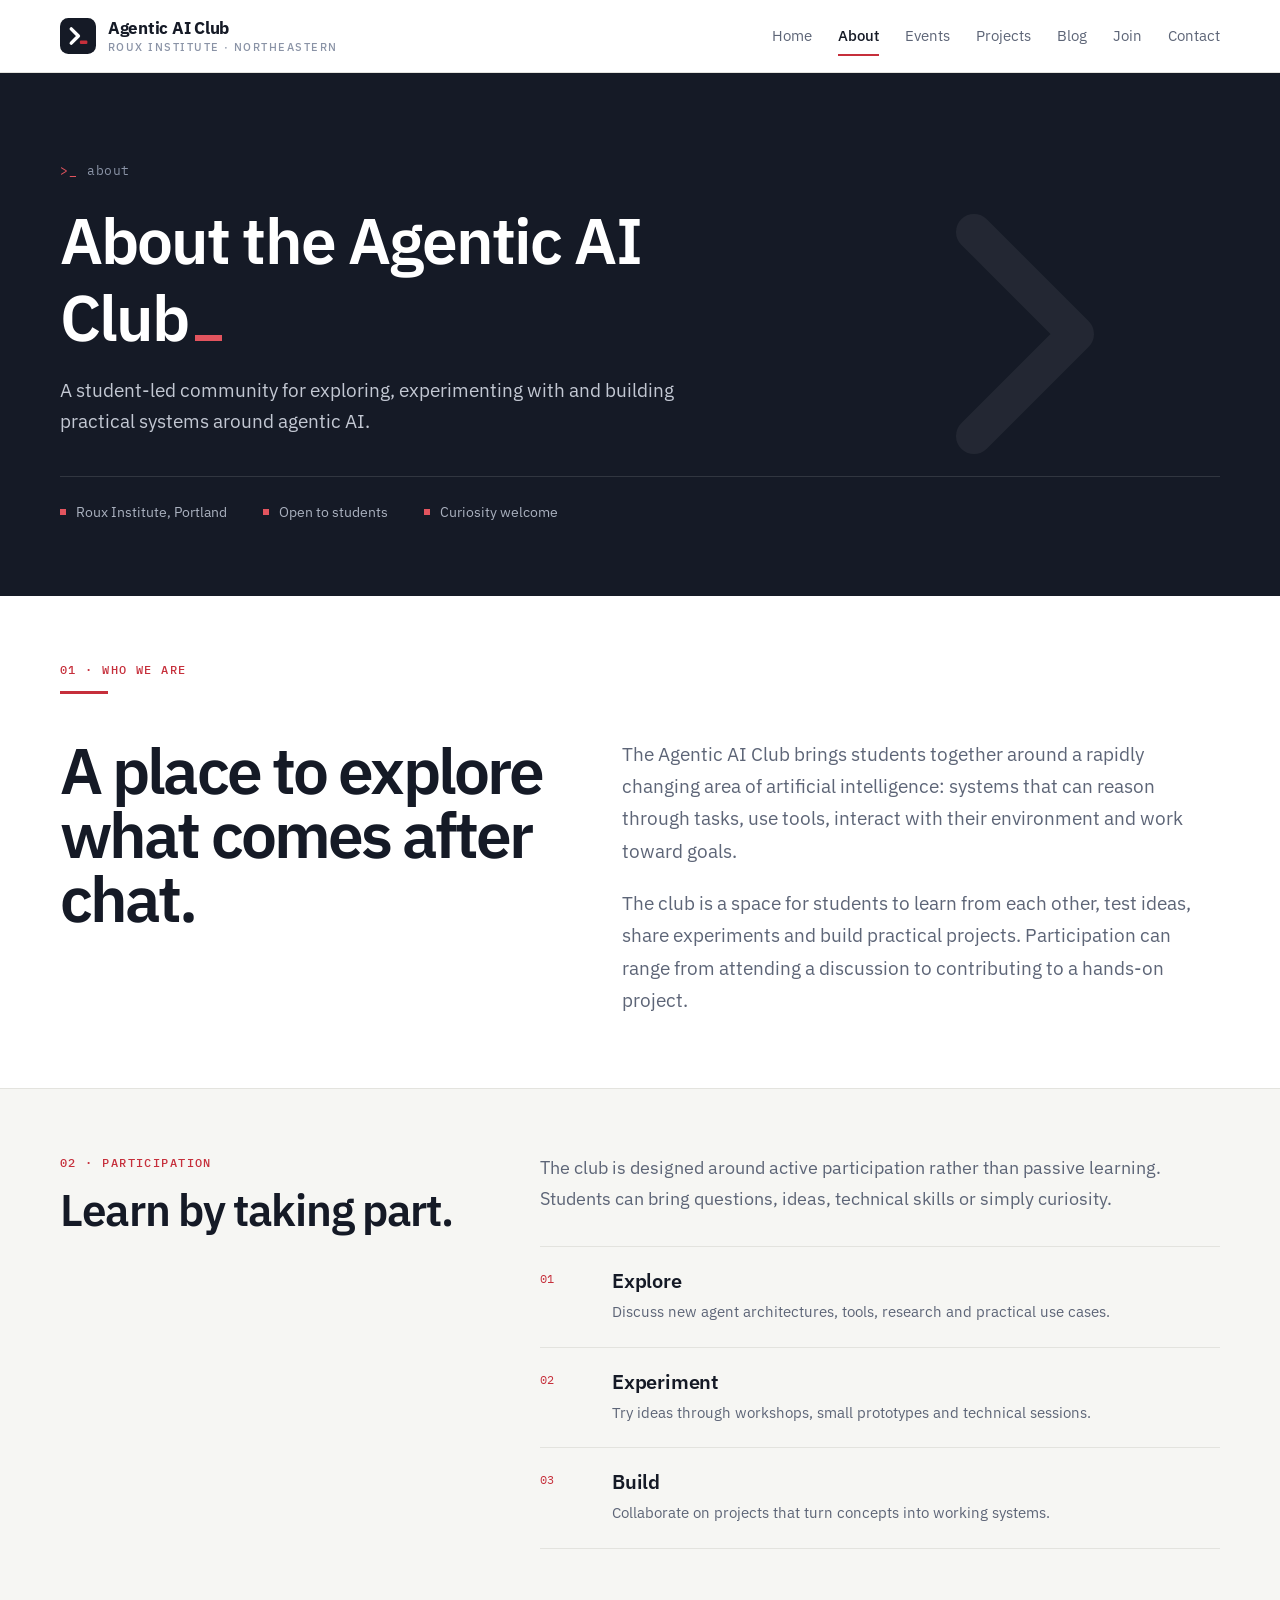
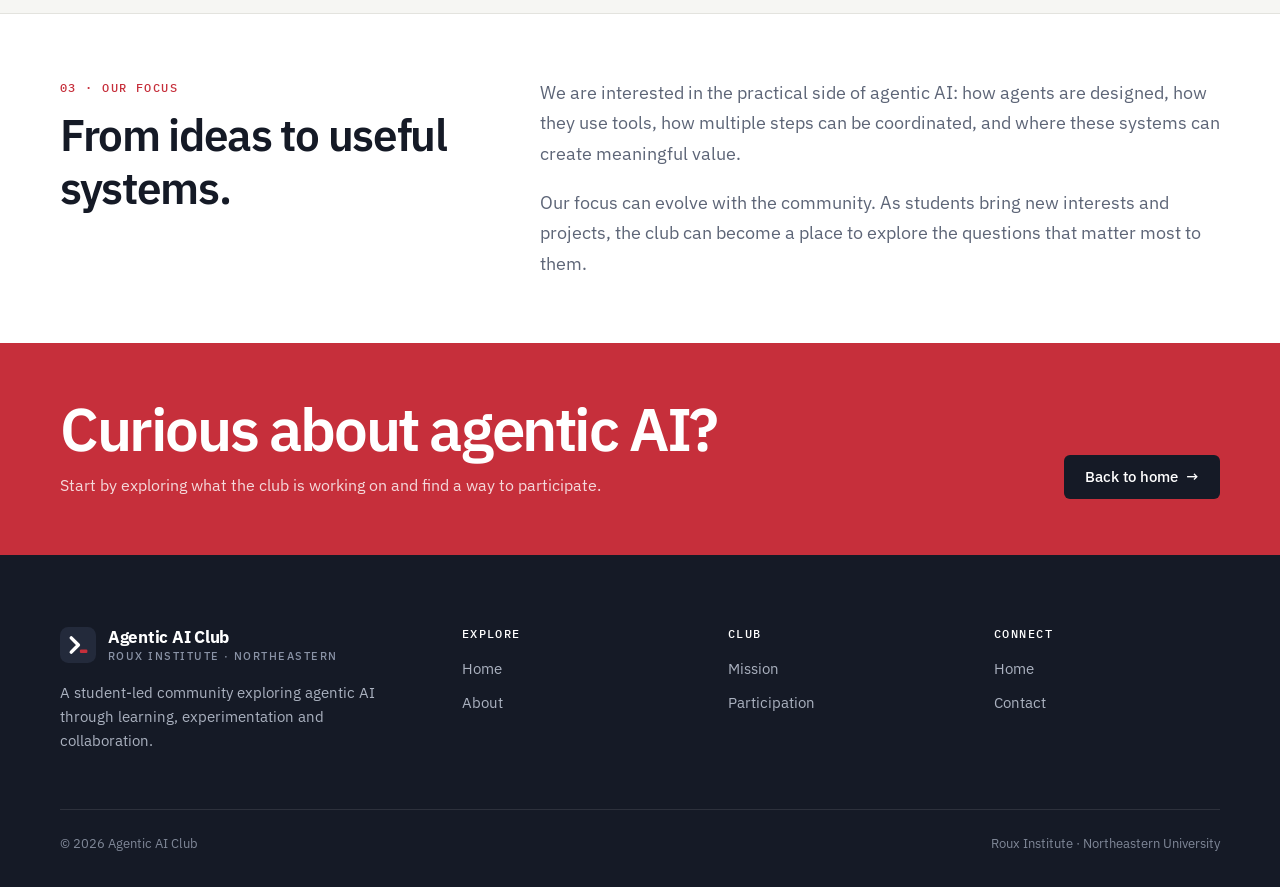
==== commit f6b5edc8: "Clean up Home hero, CTA band and footers; update README - Home: remove the small red "Agentic AI Clu" ====
--- a/about.html
+++ b/about.html
@@ -137,7 +137,7 @@
             </div>
             <div><h4>Explore</h4><ul><li><a href="index.html">Home</a></li><li><a href="about.html">About</a></li></ul></div>
             <div><h4>Club</h4><ul><li><a href="#">Mission</a></li><li><a href="#participation">Participation</a></li></ul></div>
-            <div><h4>Connect</h4><ul><li><a href="index.html">Home</a></li></ul></div>
+            <div><h4>Connect</h4><ul><li><a href="index.html">Home</a></li><li><a href="contact.html">Contact</a></li></ul></div>
         </div>
         <div class="footer__bottom"><span>© <span data-year></span> Agentic AI Club</span><span>Roux Institute · Northeastern University</span></div>
     </div>
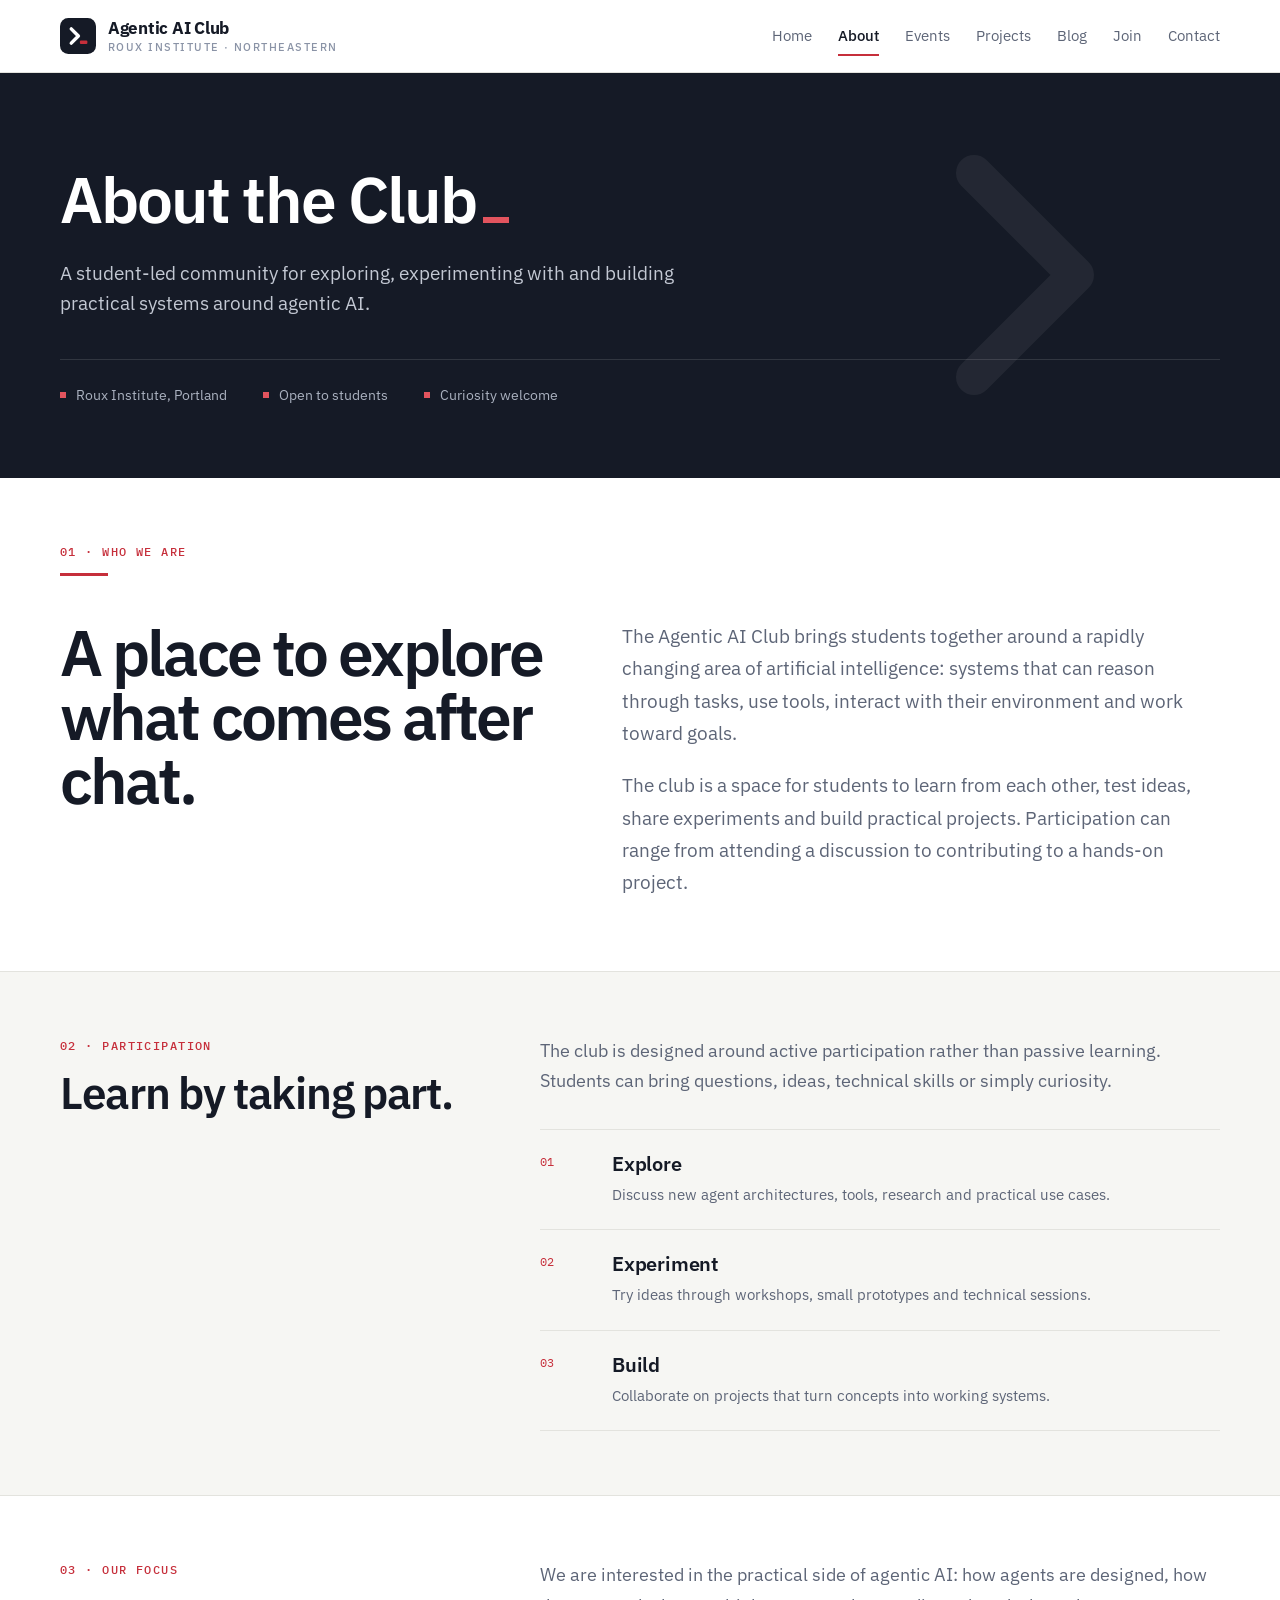
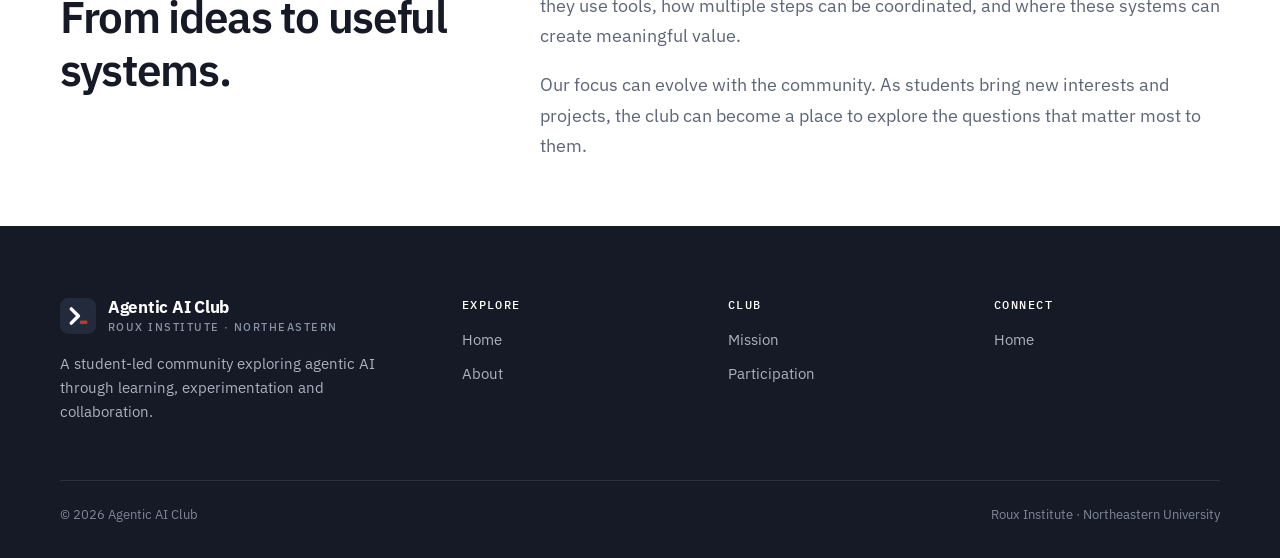
==== commit 6271eca6: "Add files via upload" ====
--- a/about.html
+++ b/about.html
@@ -50,8 +50,8 @@
         </svg>
         <div class="wrap page-head__inner">
             <div class="page-head__content">
-                <p class="kicker"><span class="kicker__prompt">&gt;_</span> about</p>
-                <h1>About the Agentic AI Club<span class="cursor" aria-hidden="true"></span></h1>
+                
+                <h1>About the Club<span class="cursor" aria-hidden="true"></span></h1>
                 <p class="lead">A student-led community for exploring, experimenting with and building practical systems around agentic AI.</p>
             </div>
             <ul class="facts">
@@ -110,7 +110,7 @@
         </div>
     </section>
 
-    <section class="cta-band">
+    <!--<section class="cta-band">
         <div class="wrap cta-band__inner">
             <div>
                 <h2>Curious about agentic AI?</h2>
@@ -118,7 +118,7 @@
             </div>
             <a class="btn btn--dark" href="index.html">Back to home <span class="btn__arrow" aria-hidden="true">→</span></a>
         </div>
-    </section>
+    </section>-->
 </main>
 
 <footer class="footer">
@@ -137,7 +137,7 @@
             </div>
             <div><h4>Explore</h4><ul><li><a href="index.html">Home</a></li><li><a href="about.html">About</a></li></ul></div>
             <div><h4>Club</h4><ul><li><a href="#">Mission</a></li><li><a href="#participation">Participation</a></li></ul></div>
-            <div><h4>Connect</h4><ul><li><a href="index.html">Home</a></li><li><a href="contact.html">Contact</a></li></ul></div>
+            <div><h4>Connect</h4><ul><li><a href="index.html">Home</a></li></ul></div>
         </div>
         <div class="footer__bottom"><span>© <span data-year></span> Agentic AI Club</span><span>Roux Institute · Northeastern University</span></div>
     </div>
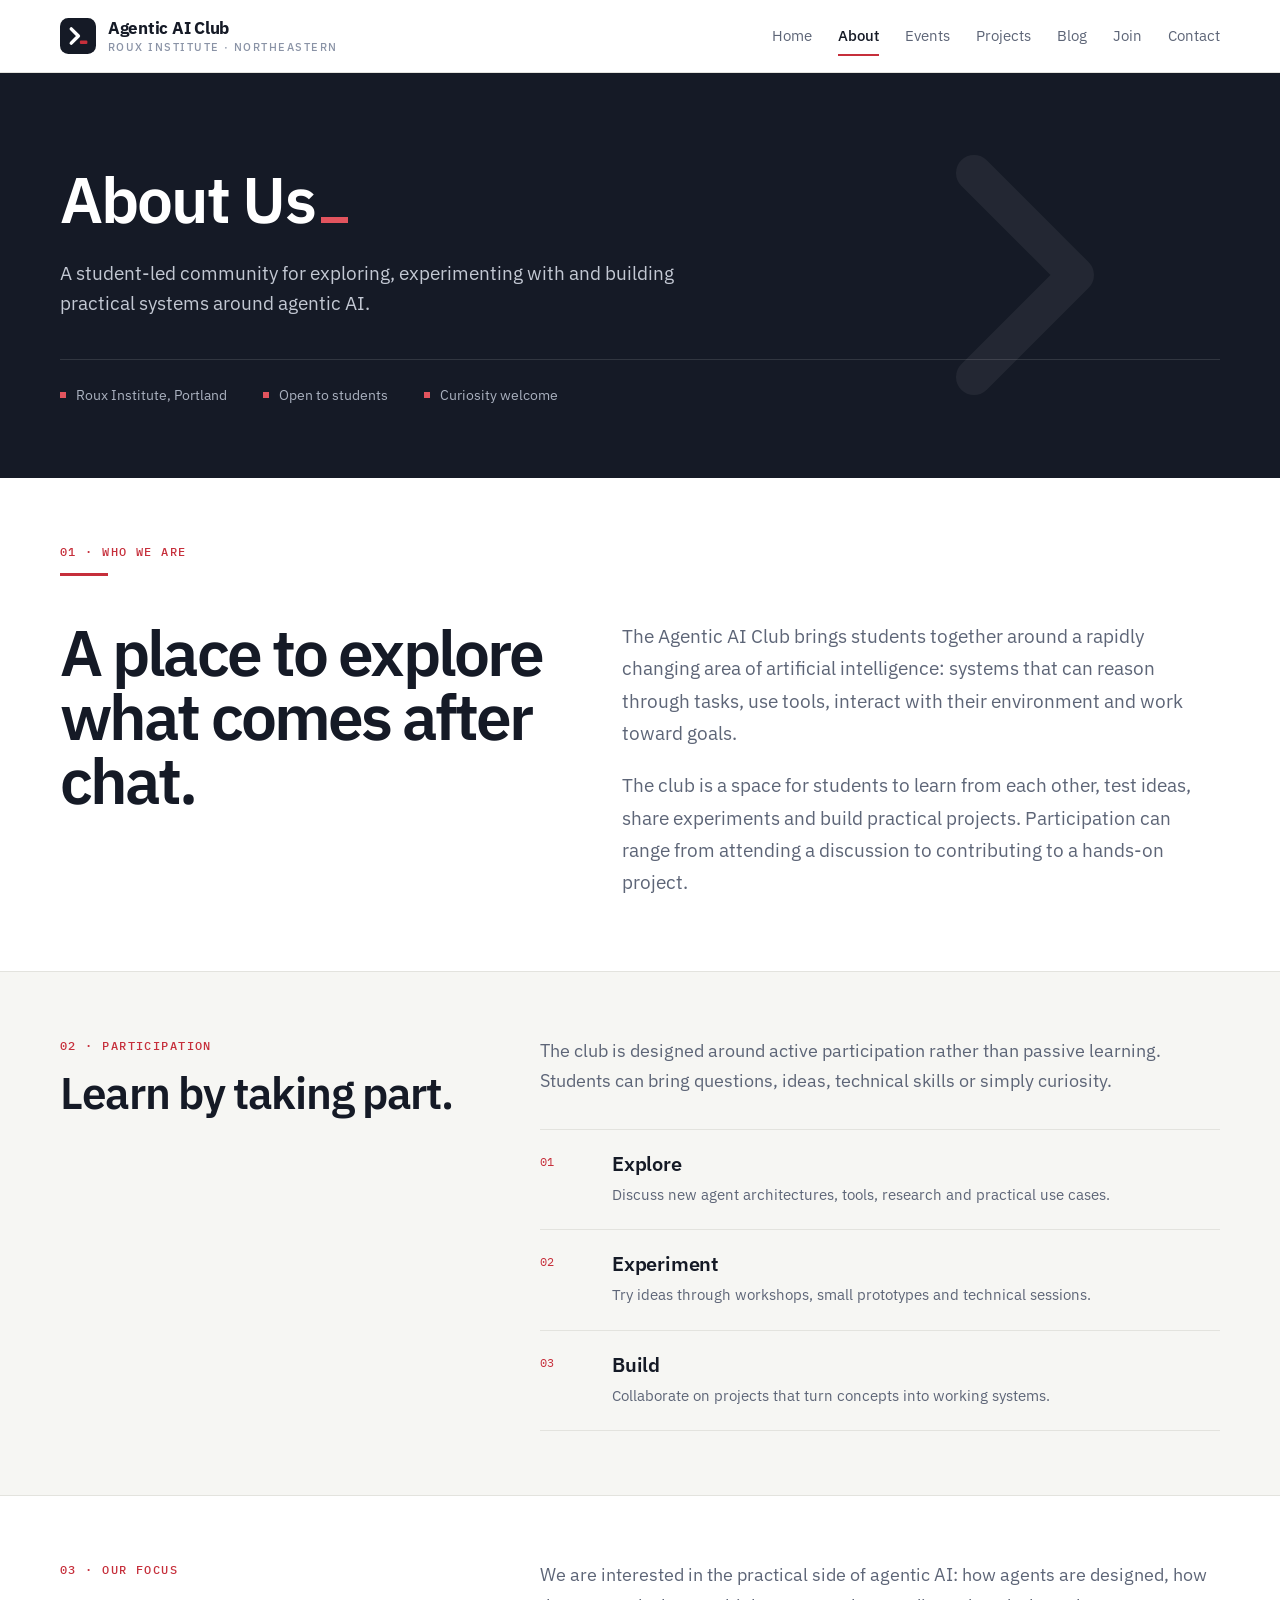
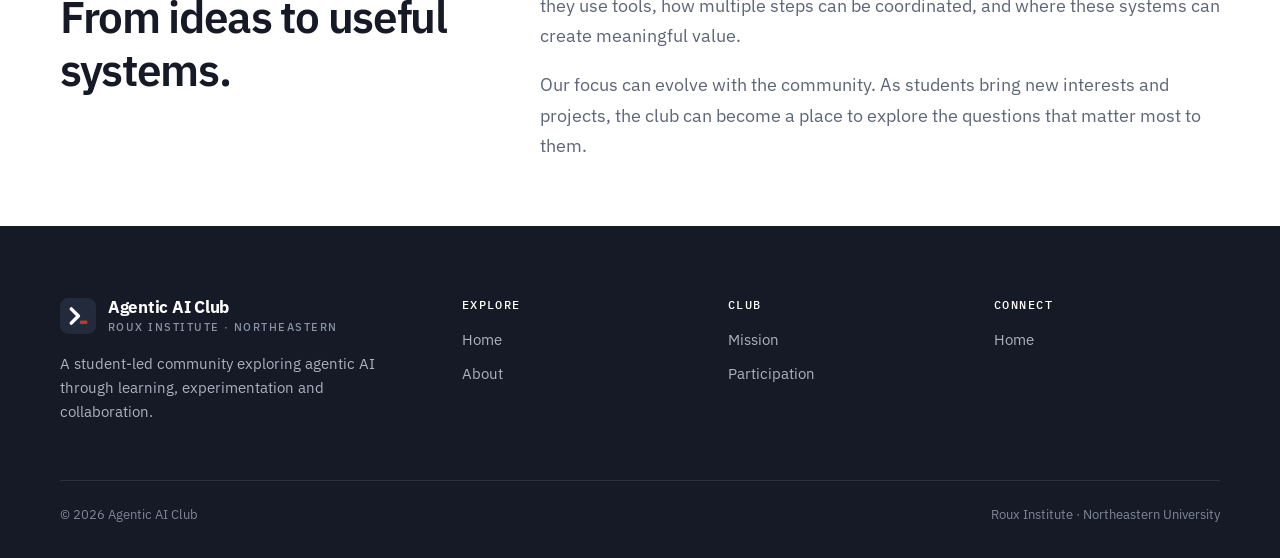
==== commit 4255eab6: "Update About page content and styles" ====
--- a/about.html
+++ b/about.html
@@ -9,7 +9,7 @@
     <link rel="preconnect" href="https://fonts.googleapis.com">
     <link rel="preconnect" href="https://fonts.gstatic.com" crossorigin>
     <link href="https://fonts.googleapis.com/css2?family=IBM+Plex+Mono:wght@400;500&family=IBM+Plex+Sans:wght@400;500;600;700&display=swap" rel="stylesheet">
-    <link rel="stylesheet" href="css/club.css">
+    <link rel="stylesheet" href="css/style.css">
 </head>
 <body>
 <a class="skip-link" href="#main">Skip to content</a>
@@ -51,7 +51,7 @@
         <div class="wrap page-head__inner">
             <div class="page-head__content">
                 
-                <h1>About the Club<span class="cursor" aria-hidden="true"></span></h1>
+                <h1>About Us<span class="cursor" aria-hidden="true"></span></h1>
                 <p class="lead">A student-led community for exploring, experimenting with and building practical systems around agentic AI.</p>
             </div>
             <ul class="facts">
--- a/css/style.css
+++ b/css/style.css
@@ -0,0 +1,5316 @@
+/* ============================================================
+   AGENTIC AI CLUB — COMBINED STYLESHEET
+======================================== */
+
+:root {
+    --ink: #151a26;
+    --ink-soft: #2b3140;
+    --slate: #5d6577;
+    --slate-light: #8a93a6;
+
+    --paper: #ffffff;
+    --paper-warm: #f6f6f3;
+    --line: #e3e3de;
+    --line-strong: #cfcfc8;
+
+    --red: #c62f3b;
+    --red-dark: #a3222d;
+    --red-bright: #e2545e;
+
+    --radius: 10px;
+    --radius-sm: 6px;
+    --container: 1160px;
+
+    --font-sans: "IBM Plex Sans", system-ui, -apple-system, "Segoe UI", sans-serif;
+    --font-mono: "IBM Plex Mono", ui-monospace, "SFMono-Regular", Consolas, monospace;
+}
+
+
+/* ========================================
+   BASE
+======================================== */
+
+*,
+*::before,
+*::after {
+    box-sizing: border-box;
+}
+
+[hidden] {
+    display: none !important;
+}
+
+html {
+    -webkit-text-size-adjust: 100%;
+    scroll-behavior: smooth;
+}
+
+body {
+    margin: 0;
+    font-family: var(--font-sans);
+    font-size: 16px;
+    line-height: 1.6;
+    color: var(--ink);
+    background: var(--paper);
+    -webkit-font-smoothing: antialiased;
+}
+
+img,
+svg {
+    display: block;
+    max-width: 100%;
+}
+
+a {
+    color: inherit;
+}
+
+h1,
+h2,
+h3,
+h4 {
+    margin: 0;
+    line-height: 1.2;
+    font-weight: 600;
+    letter-spacing: -0.01em;
+}
+
+p {
+    margin: 0;
+}
+
+ul,
+ol {
+    margin: 0;
+    padding: 0;
+    list-style: none;
+}
+
+button,
+input,
+select,
+textarea {
+    font: inherit;
+    color: inherit;
+}
+
+:focus-visible {
+    outline: 2px solid var(--red);
+    outline-offset: 2px;
+}
+
+.sr-only {
+    position: absolute;
+    width: 1px;
+    height: 1px;
+    padding: 0;
+    margin: -1px;
+    overflow: hidden;
+    clip: rect(0, 0, 0, 0);
+    white-space: nowrap;
+    border: 0;
+}
+
+.skip-link {
+    position: absolute;
+    left: 16px;
+    top: -60px;
+    z-index: 100;
+    padding: 10px 16px;
+    background: var(--ink);
+    color: #fff;
+    border-radius: var(--radius-sm);
+    text-decoration: none;
+}
+
+.skip-link:focus {
+    top: 12px;
+}
+
+.wrap {
+    width: min(var(--container), 100% - 48px);
+    margin-inline: auto;
+}
+
+
+/* ========================================
+   BUTTONS & LINKS
+======================================== */
+
+.btn {
+    display: inline-flex;
+    align-items: center;
+    justify-content: center;
+    gap: 8px;
+    min-height: 44px;
+    padding: 0 20px;
+    border: 1px solid transparent;
+    border-radius: var(--radius-sm);
+    font-size: 15px;
+    font-weight: 500;
+    text-decoration: none;
+    white-space: nowrap;
+    cursor: pointer;
+    transition: background-color 0.15s, border-color 0.15s, color 0.15s;
+}
+
+.btn--primary {
+    background: var(--red);
+    color: #fff;
+}
+
+.btn--primary:hover {
+    background: var(--red-dark);
+}
+
+.btn--dark {
+    background: var(--ink);
+    color: #fff;
+}
+
+.btn--dark:hover {
+    background: #000;
+}
+
+.btn--outline {
+    background: #fff;
+    border-color: var(--line-strong);
+    color: var(--ink);
+}
+
+.btn--outline:hover {
+    border-color: var(--ink);
+}
+
+.btn--sm {
+    min-height: 36px;
+    padding: 0 14px;
+    font-size: 14px;
+}
+
+.btn__arrow {
+    transition: transform 0.15s;
+}
+
+.btn:hover .btn__arrow {
+    transform: translateX(3px);
+}
+
+.text-link {
+    font-weight: 500;
+    color: var(--ink);
+    text-decoration: underline;
+    text-decoration-color: var(--red);
+    text-decoration-thickness: 1.5px;
+    text-underline-offset: 4px;
+}
+
+.text-link:hover {
+    color: var(--red);
+}
+
+.link-btn {
+    padding: 0;
+    border: 0;
+    background: none;
+    font-size: 14px;
+    color: var(--slate);
+    text-decoration: underline;
+    text-underline-offset: 3px;
+    cursor: pointer;
+}
+
+.link-btn:hover {
+    color: var(--ink);
+}
+
+
+/* ========================================
+   HEADER & NAVIGATION
+======================================== */
+
+.topbar {
+    position: sticky;
+    top: 0;
+    z-index: 50;
+    background: #fff;
+    border-bottom: 1px solid var(--line);
+}
+
+.topbar__inner {
+    display: flex;
+    align-items: center;
+    justify-content: space-between;
+    gap: 24px;
+    min-height: 72px;
+}
+
+.logo {
+    display: flex;
+    align-items: center;
+    gap: 12px;
+    text-decoration: none;
+}
+
+.logo__mark {
+    width: 36px;
+    height: 36px;
+    flex-shrink: 0;
+}
+
+.logo__text {
+    display: flex;
+    flex-direction: column;
+    line-height: 1.15;
+}
+
+.logo__name {
+    font-size: 17px;
+    font-weight: 700;
+    letter-spacing: -0.015em;
+}
+
+.logo__sub {
+    margin-top: 3px;
+    font-size: 10.5px;
+    font-weight: 500;
+    letter-spacing: 0.14em;
+    text-transform: uppercase;
+    color: var(--slate-light);
+}
+
+.nav {
+    display: flex;
+    align-items: center;
+    gap: 26px;
+}
+
+.nav a:not(.btn) {
+    position: relative;
+    padding: 6px 0;
+    font-size: 15px;
+    color: var(--slate);
+    text-decoration: none;
+    transition: color 0.15s;
+}
+
+.nav a:not(.btn):hover {
+    color: var(--ink);
+}
+
+.nav a:not(.btn)[aria-current="page"] {
+    color: var(--ink);
+    font-weight: 500;
+}
+
+.nav a:not(.btn)[aria-current="page"]::after {
+    content: "";
+    position: absolute;
+    left: 0;
+    right: 0;
+    bottom: -2px;
+    height: 2px;
+    background: var(--red);
+}
+
+.nav__cta {
+    margin-left: 4px;
+}
+
+.nav-toggle {
+    display: none;
+    width: 44px;
+    height: 44px;
+    flex-direction: column;
+    align-items: center;
+    justify-content: center;
+    gap: 6px;
+    border: 1px solid var(--line);
+    border-radius: 8px;
+    background: #fff;
+    cursor: pointer;
+}
+
+.nav-toggle__bar {
+    width: 18px;
+    height: 2px;
+    background: var(--ink);
+    transition: transform 0.2s;
+}
+
+.nav-toggle[aria-expanded="true"] .nav-toggle__bar--top {
+    transform: translateY(4px) rotate(45deg);
+}
+
+.nav-toggle[aria-expanded="true"] .nav-toggle__bar--bottom {
+    transform: translateY(-4px) rotate(-45deg);
+}
+
+
+/* ========================================
+   PAGE HEADER
+======================================== */
+
+.page-head {
+    position: relative;
+    overflow: hidden;
+    padding: 88px 0 72px;
+    background: var(--ink);
+    color: #fff;
+}
+
+.page-head__inner {
+    position: relative;
+    z-index: 1;
+}
+
+.page-head__content {
+    max-width: 720px;
+}
+
+.page-head__glyph {
+    position: absolute;
+    right: max(24px, calc((100% - var(--container)) / 2));
+    top: 50%;
+    width: 300px;
+    transform: translateY(-50%);
+    pointer-events: none;
+}
+
+.kicker {
+    display: flex;
+    align-items: center;
+    gap: 10px;
+    margin-bottom: 20px;
+    font-family: var(--font-mono);
+    font-size: 13px;
+    letter-spacing: 0.04em;
+    color: var(--slate-light);
+}
+
+.kicker__prompt {
+    color: var(--red-bright);
+}
+
+.page-head h1 {
+    font-size: clamp(40px, 6vw, 64px);
+    letter-spacing: -0.03em;
+}
+
+.cursor {
+    display: inline-block;
+    width: 0.42em;
+    height: 0.09em;
+    margin-left: 0.1em;
+    background: var(--red-bright);
+    animation: blink 1.1s steps(1) infinite;
+}
+
+@keyframes blink {
+    50% {
+        opacity: 0;
+    }
+}
+
+.lead {
+    max-width: 620px;
+    margin-top: 20px;
+    font-size: 19px;
+    color: #c3c8d3;
+}
+
+.facts {
+    display: flex;
+    flex-wrap: wrap;
+    gap: 12px 36px;
+    margin-top: 40px;
+    padding-top: 24px;
+    border-top: 1px solid rgba(255, 255, 255, 0.12);
+    font-size: 14px;
+    color: #aab1bf;
+}
+
+.facts li {
+    display: flex;
+    align-items: center;
+    gap: 10px;
+}
+
+.facts li::before {
+    content: "";
+    width: 6px;
+    height: 6px;
+    background: var(--red-bright);
+}
+
+
+/* ========================================
+   SECTIONS
+======================================== */
+
+.section {
+    padding: 96px 0;
+}
+
+.section--warm {
+    background: var(--paper-warm);
+}
+
+.section--flush-top {
+    padding-top: 0;
+}
+
+.section-head {
+    display: flex;
+    flex-wrap: wrap;
+    align-items: flex-end;
+    justify-content: space-between;
+    gap: 24px 40px;
+    margin-bottom: 40px;
+}
+
+.section-head h2 {
+    font-size: clamp(28px, 3.4vw, 36px);
+    letter-spacing: -0.02em;
+}
+
+.section-head p {
+    max-width: 560px;
+    margin-top: 10px;
+    color: var(--slate);
+}
+
+.label {
+    display: block;
+    margin-bottom: 12px;
+    font-family: var(--font-mono);
+    font-size: 12px;
+    font-weight: 500;
+    letter-spacing: 0.12em;
+    text-transform: uppercase;
+    color: var(--red);
+}
+
+
+/* ========================================
+   FILTER TABS
+======================================== */
+
+.tabs {
+    display: flex;
+    flex-wrap: wrap;
+    gap: 8px;
+}
+
+.tab {
+    padding: 7px 16px;
+    border: 1px solid var(--line-strong);
+    border-radius: 999px;
+    background: #fff;
+    font-size: 14px;
+    color: var(--slate);
+    cursor: pointer;
+    transition: background-color 0.15s, border-color 0.15s, color 0.15s;
+}
+
+.tab:hover {
+    border-color: var(--ink);
+    color: var(--ink);
+}
+
+.tab[aria-pressed="true"] {
+    background: var(--ink);
+    border-color: var(--ink);
+    color: #fff;
+}
+
+.empty {
+    padding: 48px 0;
+    text-align: center;
+    color: var(--slate);
+}
+
+
+/* ========================================
+   EVENTS: FEATURED
+======================================== */
+
+.feature {
+    display: grid;
+    grid-template-columns: 280px 1fr;
+    overflow: hidden;
+    border: 1px solid var(--line);
+    border-radius: var(--radius);
+    background: #fff;
+}
+
+.feature__date {
+    position: relative;
+    display: flex;
+    flex-direction: column;
+    justify-content: space-between;
+    gap: 32px;
+    padding: 36px 32px;
+    background: var(--ink);
+    color: #fff;
+}
+
+.feature__month {
+    font-family: var(--font-mono);
+    font-size: 13px;
+    letter-spacing: 0.12em;
+    text-transform: uppercase;
+    color: var(--slate-light);
+}
+
+.feature__days {
+    margin-top: 6px;
+    font-size: 56px;
+    font-weight: 600;
+    line-height: 1;
+    letter-spacing: -0.03em;
+    white-space: nowrap;
+}
+
+.feature__year {
+    font-family: var(--font-mono);
+    font-size: 13px;
+    color: var(--slate-light);
+}
+
+.feature__date::after {
+    content: "";
+    width: 36px;
+    height: 6px;
+    border-radius: 2px;
+    background: var(--red);
+}
+
+.feature__body {
+    padding: 40px;
+}
+
+.feature__body h2 {
+    font-size: 30px;
+    letter-spacing: -0.02em;
+}
+
+.feature__desc {
+    max-width: 620px;
+    margin-top: 14px;
+    color: var(--slate);
+}
+
+.details {
+    display: grid;
+    grid-template-columns: repeat(3, auto);
+    justify-content: start;
+    gap: 8px 48px;
+    margin: 28px 0 32px;
+}
+
+.details dt {
+    font-family: var(--font-mono);
+    font-size: 12px;
+    letter-spacing: 0.1em;
+    text-transform: uppercase;
+    color: var(--slate-light);
+}
+
+.details dd {
+    margin: 4px 0 0;
+    font-weight: 500;
+}
+
+.actions {
+    display: flex;
+    flex-wrap: wrap;
+    align-items: center;
+    gap: 12px 20px;
+}
+
+
+/* ========================================
+   EVENTS: LIST
+======================================== */
+
+.events {
+    border-top: 1px solid var(--line);
+}
+
+.event {
+    display: grid;
+    grid-template-columns: 88px 1fr auto;
+    gap: 32px;
+    align-items: start;
+    padding: 30px 0;
+    border-bottom: 1px solid var(--line);
+}
+
+.event__date {
+    display: flex;
+    flex-direction: column;
+    line-height: 1.1;
+}
+
+.event__month {
+    font-family: var(--font-mono);
+    font-size: 13px;
+    font-weight: 500;
+    letter-spacing: 0.1em;
+    text-transform: uppercase;
+    color: var(--red);
+}
+
+.event__day {
+    margin: 6px 0 4px;
+    font-size: 36px;
+    font-weight: 600;
+    letter-spacing: -0.03em;
+}
+
+.event__weekday {
+    font-size: 13px;
+    color: var(--slate);
+}
+
+.event__type {
+    font-family: var(--font-mono);
+    font-size: 12px;
+    letter-spacing: 0.1em;
+    text-transform: uppercase;
+    color: var(--slate-light);
+}
+
+.event__title {
+    margin: 6px 0 8px;
+    font-size: 21px;
+}
+
+.event__desc {
+    max-width: 640px;
+    color: var(--slate);
+}
+
+.meta {
+    display: flex;
+    flex-wrap: wrap;
+    margin-top: 14px;
+    font-family: var(--font-mono);
+    font-size: 13px;
+    color: var(--ink-soft);
+}
+
+.meta span + span::before {
+    content: "·";
+    margin: 0 10px;
+    color: var(--slate-light);
+}
+
+.event__actions {
+    display: flex;
+    flex-direction: column;
+    align-items: flex-end;
+    gap: 12px;
+    padding-top: 4px;
+}
+
+
+/* ========================================
+   EVENTS: RECURRING & PAST
+======================================== */
+
+.cards-3 {
+    display: grid;
+    grid-template-columns: repeat(3, 1fr);
+    gap: 24px;
+}
+
+.routine {
+    display: flex;
+    flex-direction: column;
+    gap: 10px;
+    padding: 30px;
+    border: 1px solid var(--line);
+    border-radius: var(--radius);
+    background: #fff;
+}
+
+.routine__when {
+    font-family: var(--font-mono);
+    font-size: 13px;
+    color: var(--ink-soft);
+}
+
+.routine__when::before {
+    content: "> ";
+    color: var(--red);
+}
+
+.routine h3 {
+    font-size: 20px;
+}
+
+.routine p:last-child {
+    color: var(--slate);
+}
+
+.past {
+    border-top: 1px solid var(--line);
+}
+
+.past__item {
+    display: grid;
+    grid-template-columns: 150px 130px 1fr auto;
+    gap: 24px;
+    align-items: baseline;
+    padding: 20px 0;
+    border-bottom: 1px solid var(--line);
+}
+
+.past__date,
+.past__type {
+    font-family: var(--font-mono);
+    font-size: 13px;
+    color: var(--slate);
+}
+
+.past__title {
+    font-weight: 500;
+}
+
+.past__link {
+    font-size: 14px;
+}
+
+
+/* ========================================
+   CALL TO ACTION
+======================================== */
+
+.cta {
+    display: flex;
+    flex-wrap: wrap;
+    align-items: center;
+    justify-content: space-between;
+    gap: 28px 48px;
+}
+
+.cta h2 {
+    font-size: clamp(26px, 3vw, 32px);
+    letter-spacing: -0.02em;
+}
+
+.cta p {
+    max-width: 560px;
+    margin-top: 10px;
+    color: var(--slate);
+}
+
+
+/* ========================================
+   PROJECTS: SPOTLIGHT
+======================================== */
+
+.spotlight {
+    display: grid;
+    grid-template-columns: 1fr 1.05fr;
+    gap: 56px;
+    align-items: center;
+}
+
+.spotlight h2 {
+    font-size: clamp(28px, 3.4vw, 36px);
+    letter-spacing: -0.02em;
+}
+
+.spotlight__desc {
+    margin: 16px 0 24px;
+    color: var(--slate);
+}
+
+.spotlight__row {
+    display: flex;
+    flex-wrap: wrap;
+    align-items: center;
+    gap: 16px 28px;
+    margin-bottom: 32px;
+}
+
+.chips {
+    display: flex;
+    flex-wrap: wrap;
+    gap: 6px;
+}
+
+.chips li {
+    padding: 3px 9px;
+    border: 1px solid var(--line);
+    border-radius: 4px;
+    background: var(--paper-warm);
+    font-family: var(--font-mono);
+    font-size: 12px;
+    color: var(--ink-soft);
+}
+
+.team {
+    display: flex;
+    align-items: center;
+    gap: 12px;
+    font-size: 14px;
+    color: var(--slate);
+}
+
+.avatars {
+    display: flex;
+}
+
+.avatars span {
+    display: grid;
+    place-items: center;
+    width: 30px;
+    height: 30px;
+    margin-left: -8px;
+    border: 2px solid #fff;
+    border-radius: 50%;
+    background: var(--ink);
+    font-size: 11px;
+    font-weight: 600;
+    color: #fff;
+}
+
+.avatars span:first-child {
+    margin-left: 0;
+}
+
+.avatars span:nth-child(2) {
+    background: var(--slate);
+}
+
+.avatars span:nth-child(3) {
+    background: var(--red);
+}
+
+.avatars span:nth-child(4) {
+    background: var(--ink-soft);
+}
+
+.spotlight__actions {
+    margin-top: 32px;
+}
+
+.terminal {
+    margin: 0;
+    overflow: hidden;
+    border-radius: 12px;
+    background: #0f131c;
+    box-shadow: 0 30px 60px -30px rgba(21, 26, 38, 0.55);
+    font-family: var(--font-mono);
+    font-size: 13.5px;
+    color: #d6dae3;
+}
+
+.terminal__bar {
+    display: flex;
+    align-items: center;
+    gap: 8px;
+    padding: 12px 16px;
+    border-bottom: 1px solid rgba(255, 255, 255, 0.07);
+}
+
+.terminal__bar span {
+    width: 10px;
+    height: 10px;
+    border-radius: 50%;
+    background: #333a4a;
+}
+
+.terminal__title {
+    margin-left: auto;
+    margin-right: auto;
+    padding-right: 54px;
+    font-size: 12px;
+    color: var(--slate-light);
+}
+
+.terminal__body {
+    margin: 0;
+    padding: 22px 24px 26px;
+    line-height: 1.8;
+    white-space: pre-wrap;
+    font-family: inherit;
+}
+
+.t-prompt {
+    color: var(--red-bright);
+}
+
+.t-dim {
+    color: #7c8496;
+}
+
+.t-strong {
+    color: #fff;
+}
+
+.t-cursor {
+    display: inline-block;
+    width: 9px;
+    height: 3px;
+    background: var(--red-bright);
+    animation: blink 1.1s steps(1) infinite;
+}
+
+
+/* ========================================
+   PROJECTS: GRID
+======================================== */
+
+.toolbar {
+    display: flex;
+    flex-wrap: wrap;
+    align-items: center;
+    justify-content: space-between;
+    gap: 16px;
+    margin-bottom: 16px;
+}
+
+.search {
+    position: relative;
+}
+
+.search svg {
+    position: absolute;
+    left: 14px;
+    top: 50%;
+    width: 16px;
+    height: 16px;
+    transform: translateY(-50%);
+    color: var(--slate-light);
+    pointer-events: none;
+}
+
+.search input {
+    width: 280px;
+    height: 42px;
+    padding: 0 16px 0 40px;
+    border: 1px solid var(--line-strong);
+    border-radius: 999px;
+    background: #fff;
+    font-size: 14px;
+}
+
+.search input:focus {
+    outline: none;
+    border-color: var(--ink);
+}
+
+.result-count {
+    margin-bottom: 24px;
+    font-family: var(--font-mono);
+    font-size: 13px;
+    color: var(--slate);
+}
+
+.project-grid {
+    display: grid;
+    grid-template-columns: repeat(3, 1fr);
+    gap: 20px;
+}
+
+.project {
+    display: flex;
+    flex-direction: column;
+    gap: 14px;
+    padding: 26px;
+    border: 1px solid var(--line);
+    border-radius: var(--radius);
+    background: #fff;
+    transition: border-color 0.15s;
+}
+
+.project:hover {
+    border-color: var(--ink);
+}
+
+.project__top {
+    display: flex;
+    align-items: center;
+    justify-content: space-between;
+    gap: 12px;
+}
+
+.project__term {
+    font-family: var(--font-mono);
+    font-size: 12px;
+    color: var(--slate-light);
+}
+
+.project h3 {
+    font-size: 19px;
+}
+
+.project__desc {
+    flex: 1;
+    font-size: 15px;
+    color: var(--slate);
+}
+
+.project__foot {
+    display: flex;
+    align-items: center;
+    justify-content: space-between;
+    gap: 12px;
+    padding-top: 16px;
+    border-top: 1px solid var(--line);
+}
+
+.project__link {
+    font-size: 14px;
+    font-weight: 500;
+    text-decoration: none;
+}
+
+.project__link:hover {
+    color: var(--red);
+}
+
+.status {
+    display: inline-flex;
+    align-items: center;
+    gap: 7px;
+    font-size: 13px;
+    font-weight: 500;
+}
+
+.status::before {
+    content: "";
+    width: 7px;
+    height: 7px;
+    border-radius: 50%;
+    background: currentColor;
+}
+
+.status--progress {
+    color: var(--red);
+}
+
+.status--shipped {
+    color: var(--ink);
+}
+
+.tag-open {
+    padding: 2px 8px;
+    border: 1px solid var(--line-strong);
+    border-radius: 999px;
+    font-size: 12px;
+    color: var(--ink-soft);
+}
+
+.project__badges {
+    display: flex;
+    flex-wrap: wrap;
+    align-items: center;
+    gap: 8px 12px;
+}
+
+
+/* ========================================
+   STEPS (Projects process / Join benefits)
+======================================== */
+
+.steps {
+    display: grid;
+    grid-template-columns: repeat(4, 1fr);
+    gap: 32px;
+}
+
+.step {
+    padding-top: 20px;
+    border-top: 2px solid var(--ink);
+}
+
+.step__num {
+    font-family: var(--font-mono);
+    font-size: 13px;
+    color: var(--red);
+}
+
+.step h3 {
+    margin: 8px 0;
+    font-size: 18px;
+}
+
+.step p {
+    font-size: 15px;
+    color: var(--slate);
+}
+
+
+/* ========================================
+   JOIN: FORM
+======================================== */
+
+.apply {
+    display: grid;
+    grid-template-columns: minmax(0, 1.6fr) minmax(0, 1fr);
+    gap: 48px;
+    align-items: start;
+}
+
+.form-card {
+    padding: 40px;
+    border: 1px solid var(--line);
+    border-radius: 12px;
+    background: #fff;
+}
+
+.form-card h2 {
+    font-size: 26px;
+    letter-spacing: -0.02em;
+}
+
+.form-card__intro {
+    margin: 8px 0 32px;
+    color: var(--slate);
+}
+
+.form-grid {
+    display: grid;
+    grid-template-columns: 1fr 1fr;
+    gap: 24px 20px;
+}
+
+.field {
+    display: flex;
+    flex-direction: column;
+    gap: 6px;
+    min-width: 0;
+    margin: 0;
+    padding: 0;
+    border: 0;
+}
+
+.field--full {
+    grid-column: 1 / -1;
+}
+
+.field__label {
+    padding: 0;
+    font-size: 14px;
+    font-weight: 500;
+}
+
+.optional {
+    font-weight: 400;
+    color: var(--slate-light);
+}
+
+.input {
+    width: 100%;
+    height: 46px;
+    padding: 0 14px;
+    border: 1px solid var(--line-strong);
+    border-radius: var(--radius-sm);
+    background: #fff;
+    font-size: 15px;
+    transition: border-color 0.15s, box-shadow 0.15s;
+}
+
+textarea.input {
+    height: auto;
+    min-height: 120px;
+    padding: 12px 14px;
+    resize: vertical;
+}
+
+select.input {
+    padding-right: 40px;
+    appearance: none;
+    background-image: url("data:image/svg+xml,%3Csvg xmlns='http://www.w3.org/2000/svg' viewBox='0 0 16 16' fill='none' stroke='%235d6577' stroke-width='1.6' stroke-linecap='round' stroke-linejoin='round'%3E%3Cpath d='m4 6 4 4 4-4'/%3E%3C/svg%3E");
+    background-repeat: no-repeat;
+    background-position: right 14px center;
+    background-size: 16px;
+}
+
+.input:focus {
+    outline: none;
+    border-color: var(--ink);
+    box-shadow: 0 0 0 3px rgba(21, 26, 38, 0.08);
+}
+
+.input[aria-invalid="true"] {
+    border-color: var(--red);
+}
+
+.hint {
+    font-size: 13px;
+    color: var(--slate);
+}
+
+.error {
+    font-size: 13px;
+    color: var(--red-dark);
+}
+
+.error:empty {
+    display: none;
+}
+
+.counter {
+    align-self: flex-end;
+    font-family: var(--font-mono);
+    font-size: 12px;
+    color: var(--slate-light);
+}
+
+.choice-grid {
+    display: grid;
+    grid-template-columns: repeat(3, 1fr);
+    gap: 10px;
+    margin-top: 4px;
+}
+
+.choice {
+    position: relative;
+}
+
+.choice input,
+.pill input {
+    position: absolute;
+    opacity: 0;
+    pointer-events: none;
+}
+
+.choice span {
+    display: block;
+    height: 100%;
+    padding: 14px 16px;
+    border: 1px solid var(--line-strong);
+    border-radius: 8px;
+    font-size: 14px;
+    cursor: pointer;
+    transition: border-color 0.15s, box-shadow 0.15s;
+}
+
+.choice strong {
+    display: block;
+    font-weight: 500;
+}
+
+.choice small {
+    font-size: 13px;
+    color: var(--slate);
+}
+
+.choice span:hover {
+    border-color: var(--ink);
+}
+
+.choice input:checked + span {
+    border-color: var(--ink);
+    box-shadow: inset 0 0 0 1px var(--ink);
+}
+
+.choice input:focus-visible + span,
+.pill input:focus-visible + span {
+    outline: 2px solid var(--red);
+    outline-offset: 2px;
+}
+
+.pill-group {
+    display: flex;
+    flex-wrap: wrap;
+    gap: 8px;
+    margin-top: 4px;
+}
+
+.pill span {
+    display: inline-block;
+    padding: 8px 15px;
+    border: 1px solid var(--line-strong);
+    border-radius: 999px;
+    font-size: 14px;
+    cursor: pointer;
+    transition: background-color 0.15s, border-color 0.15s, color 0.15s;
+}
+
+.pill span:hover {
+    border-color: var(--ink);
+}
+
+.pill input:checked + span {
+    background: var(--ink);
+    border-color: var(--ink);
+    color: #fff;
+}
+
+.is-invalid .choice span,
+.is-invalid .pill span {
+    border-color: var(--red);
+}
+
+.check {
+    display: flex;
+    align-items: flex-start;
+    gap: 10px;
+    font-size: 14px;
+    color: var(--ink-soft);
+    cursor: pointer;
+}
+
+.check input {
+    width: 18px;
+    height: 18px;
+    margin: 2px 0 0;
+    flex-shrink: 0;
+    accent-color: var(--ink);
+}
+
+.form-foot {
+    display: flex;
+    flex-wrap: wrap;
+    align-items: center;
+    justify-content: space-between;
+    gap: 16px;
+    margin-top: 32px;
+    padding-top: 24px;
+    border-top: 1px solid var(--line);
+}
+
+.form-foot small {
+    max-width: 340px;
+    font-size: 13px;
+    color: var(--slate);
+}
+
+.success:focus {
+    outline: none;
+}
+
+.success .logo__mark {
+    width: 44px;
+    height: 44px;
+    margin-bottom: 24px;
+}
+
+.success h2 {
+    font-size: 28px;
+}
+
+.success p {
+    margin: 12px 0 28px;
+    color: var(--slate);
+}
+
+
+/* ========================================
+   JOIN: ASIDE
+======================================== */
+
+.aside {
+    position: sticky;
+    top: 104px;
+    display: flex;
+    flex-direction: column;
+    gap: 20px;
+}
+
+.aside-card {
+    padding: 32px;
+    border-radius: 12px;
+    background: var(--ink);
+    color: #fff;
+}
+
+.aside-card h3 {
+    margin-bottom: 24px;
+    font-size: 20px;
+}
+
+.timeline li {
+    display: grid;
+    grid-template-columns: 32px 1fr;
+    gap: 4px 12px;
+}
+
+.timeline li + li {
+    margin-top: 22px;
+}
+
+.timeline__num {
+    grid-row: span 2;
+    font-family: var(--font-mono);
+    font-size: 13px;
+    color: var(--red-bright);
+    padding-top: 2px;
+}
+
+.timeline strong {
+    font-weight: 500;
+}
+
+.timeline p {
+    font-size: 14px;
+    color: #b3b9c6;
+}
+
+.aside-note {
+    padding: 24px;
+    border: 1px solid var(--line);
+    border-radius: 12px;
+    background: #fff;
+    font-size: 15px;
+    color: var(--slate);
+}
+
+
+/* ========================================
+   JOIN: FAQ
+======================================== */
+
+.faq-layout {
+    display: grid;
+    grid-template-columns: 1fr 2fr;
+    gap: 64px;
+}
+
+.faq-layout h2 {
+    font-size: clamp(28px, 3.4vw, 36px);
+    letter-spacing: -0.02em;
+}
+
+.faq-layout > div > p {
+    margin-top: 12px;
+    color: var(--slate);
+}
+
+.faq {
+    border-top: 1px solid var(--line);
+}
+
+.faq details {
+    border-bottom: 1px solid var(--line);
+}
+
+.faq summary {
+    display: flex;
+    align-items: center;
+    justify-content: space-between;
+    gap: 24px;
+    padding: 22px 0;
+    font-size: 18px;
+    font-weight: 500;
+    list-style: none;
+    cursor: pointer;
+}
+
+.faq summary::-webkit-details-marker {
+    display: none;
+}
+
+.faq summary::after {
+    content: "+";
+    font-family: var(--font-mono);
+    font-size: 22px;
+    font-weight: 400;
+    line-height: 1;
+    color: var(--slate);
+}
+
+.faq details[open] summary::after {
+    content: "\2212";
+    color: var(--red);
+}
+
+.faq summary:hover {
+    color: var(--red-dark);
+}
+
+.faq__answer {
+    max-width: 680px;
+    padding-bottom: 24px;
+    color: var(--slate);
+}
+
+
+/* ========================================
+   FOOTER
+======================================== */
+
+.footer {
+    padding: 72px 0 32px;
+    background: var(--ink);
+    font-size: 15px;
+    color: #aab1bf;
+}
+
+.footer__grid {
+    display: grid;
+    grid-template-columns: 1.6fr repeat(3, 1fr);
+    gap: 40px;
+}
+
+.footer .logo__name {
+    color: #fff;
+}
+
+.footer .logo__tile {
+    fill: #232a3b;
+}
+
+.footer__about {
+    max-width: 320px;
+    margin-top: 18px;
+}
+
+.footer h4 {
+    margin-bottom: 16px;
+    font-family: var(--font-mono);
+    font-size: 12px;
+    font-weight: 500;
+    letter-spacing: 0.12em;
+    text-transform: uppercase;
+    color: #fff;
+}
+
+.footer li + li {
+    margin-top: 10px;
+}
+
+.footer a {
+    text-decoration: none;
+    transition: color 0.15s;
+}
+
+.footer a:hover {
+    color: #fff;
+}
+
+.footer__bottom {
+    display: flex;
+    flex-wrap: wrap;
+    justify-content: space-between;
+    gap: 16px;
+    margin-top: 56px;
+    padding-top: 24px;
+    border-top: 1px solid rgba(255, 255, 255, 0.1);
+    font-size: 13px;
+    color: #7f8797;
+}
+
+
+/* ========================================
+   RESPONSIVE
+======================================== */
+
+@media (max-width: 1040px) {
+
+    .nav-toggle {
+        display: inline-flex;
+    }
+
+    .nav {
+        position: absolute;
+        top: 100%;
+        left: 0;
+        right: 0;
+        display: none;
+        flex-direction: column;
+        align-items: stretch;
+        gap: 0;
+        padding: 8px 24px 24px;
+        background: #fff;
+        border-bottom: 1px solid var(--line);
+        box-shadow: 0 18px 30px -22px rgba(21, 26, 38, 0.3);
+    }
+
+    .nav.is-open {
+        display: flex;
+    }
+
+    .nav a:not(.btn) {
+        padding: 14px 0;
+        border-bottom: 1px solid var(--line);
+        font-size: 16px;
+    }
+
+    .nav a:not(.btn)[aria-current="page"]::after {
+        left: auto;
+        right: 0;
+        top: 50%;
+        bottom: auto;
+        width: 16px;
+    }
+
+    .nav__cta {
+        margin: 18px 0 0;
+    }
+
+    .page-head__glyph {
+        width: 220px;
+        opacity: 0.6;
+    }
+}
+
+@media (max-width: 960px) {
+
+    .feature,
+    .spotlight,
+    .apply,
+    .faq-layout {
+        grid-template-columns: 1fr;
+    }
+
+    .spotlight,
+    .faq-layout {
+        gap: 40px;
+    }
+
+    .feature__date {
+        flex-direction: row;
+        align-items: flex-end;
+        padding: 28px 32px;
+    }
+
+    .feature__date::after {
+        display: none;
+    }
+
+    .project-grid,
+    .cards-3 {
+        grid-template-columns: repeat(2, 1fr);
+    }
+
+    .steps {
+        grid-template-columns: repeat(2, 1fr);
+    }
+
+    .aside {
+        position: static;
+    }
+
+    .footer__grid {
+        grid-template-columns: repeat(3, 1fr);
+    }
+
+    .footer__brand {
+        grid-column: 1 / -1;
+    }
+
+    .past__item {
+        grid-template-columns: 130px 1fr auto;
+    }
+
+    .past__type {
+        display: none;
+    }
+}
+
+@media (max-width: 720px) {
+
+    .section {
+        padding: 72px 0;
+    }
+
+    .section--flush-top {
+        padding-top: 0;
+    }
+
+    .page-head {
+        padding: 64px 0 52px;
+    }
+
+    .page-head__glyph {
+        display: none;
+    }
+
+    .lead {
+        font-size: 17px;
+    }
+
+    .feature__body {
+        padding: 28px 24px;
+    }
+
+    .feature__date {
+        padding: 24px;
+    }
+
+    .feature__days {
+        font-size: 44px;
+    }
+
+    .details {
+        grid-template-columns: 1fr;
+    }
+
+    .event {
+        grid-template-columns: 64px 1fr;
+        gap: 16px 20px;
+    }
+
+    .event__day {
+        font-size: 30px;
+    }
+
+    .event__actions {
+        grid-column: 2;
+        flex-direction: row;
+        align-items: center;
+        gap: 16px;
+        padding-top: 0;
+    }
+
+    .project-grid,
+    .cards-3,
+    .form-grid,
+    .choice-grid {
+        grid-template-columns: 1fr;
+    }
+
+    .toolbar {
+        align-items: stretch;
+        flex-direction: column;
+    }
+
+    .search input {
+        width: 100%;
+    }
+
+    .past__item {
+        grid-template-columns: 1fr auto;
+        gap: 4px 16px;
+    }
+
+    .past__date {
+        grid-column: 1 / -1;
+    }
+
+    .form-card {
+        padding: 28px 22px;
+    }
+
+    .terminal {
+        font-size: 12.5px;
+    }
+}
+
+@media (max-width: 480px) {
+
+    .wrap {
+        width: calc(100% - 32px);
+    }
+
+    .logo__sub {
+        font-size: 9.5px;
+    }
+
+    .steps,
+    .footer__grid {
+        grid-template-columns: 1fr;
+    }
+
+    .cta .actions,
+    .cta .btn {
+        width: 100%;
+    }
+}
+
+@media (prefers-reduced-motion: reduce) {
+
+    html {
+        scroll-behavior: auto;
+    }
+
+    *,
+    *::before,
+    *::after {
+        animation: none !important;
+        transition: none !important;
+    }
+}
+
+/* ========================================
+   HOME + ABOUT
+   Agentic AI Club
+======================================== */
+
+.home-hero {
+    padding: 58px 0 68px;
+    background: var(--ink);
+    color: #fff;
+}
+
+.home-hero__content {
+    max-width: 980px;
+    margin-inline: auto;
+    text-align: center;
+}
+
+.home-hero__kicker {
+    margin-bottom: 18px;
+    font-family: var(--font-mono);
+    font-size: 13px;
+    font-weight: 500;
+    letter-spacing: 0.1em;
+    text-transform: uppercase;
+    color: var(--red-bright);
+}
+
+.home-hero h1 {
+    max-width: 900px;
+    font-size: clamp(46px, 7.2vw, 88px);
+    line-height: 0.98;
+    font-weight: 600;
+    letter-spacing: -0.045em;
+}
+
+.home-hero h1 .accent {
+    color: var(--red-bright);
+}
+
+.home-hero__lead {
+    max-width: 650px;
+    margin: 24px auto 0;
+    font-size: 19px;
+    line-height: 1.65;
+    color: #c3c8d3;
+}
+
+.home-hero__actions {
+    display: flex;
+    flex-wrap: wrap;
+    gap: 12px;
+    margin-top: 34px;
+    justify-content: center;
+}
+
+.home-hero__meta {
+    display: flex;
+    flex-wrap: wrap;
+    gap: 10px 30px;
+    margin-top: 54px;
+    padding-top: 22px;
+    border-top: 1px solid rgba(255,255,255,0.12);
+    font-family: var(--font-mono);
+    font-size: 12px;
+    color: #8f97a8;
+}
+
+.home-hero__meta span::before {
+    content: "";
+    display: inline-block;
+    width: 6px;
+    height: 6px;
+    margin-right: 9px;
+    background: var(--red-bright);
+}
+
+.home-section {
+    padding: 60px 0;
+}
+
+.home-section--warm {
+    background: var(--paper-warm);
+}
+
+.editorial-grid {
+    display: grid;
+    grid-template-columns: minmax(0, 0.85fr) minmax(0, 1.15fr);
+    gap: 72px;
+    align-items: start;
+}
+
+.editorial-grid__statement {
+    max-width: 600px;
+    font-size: clamp(32px, 4vw, 52px);
+    line-height: 1.03;
+    font-weight: 600;
+    letter-spacing: -0.035em;
+}
+
+.editorial-grid__copy {
+    max-width: 650px;
+    font-size: 19px;
+    line-height: 1.7;
+    color: var(--slate);
+}
+
+.editorial-grid__copy p + p {
+    margin-top: 18px;
+}
+
+.editorial-link {
+    display: inline-flex;
+    align-items: center;
+    gap: 8px;
+    margin-top: 28px;
+    font-weight: 500;
+    color: var(--ink);
+    text-decoration: underline;
+    text-decoration-color: var(--red);
+    text-decoration-thickness: 1.5px;
+    text-underline-offset: 5px;
+}
+
+.editorial-link:hover {
+    color: var(--red);
+}
+
+.home-rule {
+    width: 48px;
+    height: 3px;
+    margin-top: 12px;
+    background: var(--red);
+}
+
+.home-events {
+    border-top: 1px solid var(--line);
+}
+
+.home-event {
+    display: grid;
+    grid-template-columns: 110px minmax(0, 1fr) auto;
+    gap: 28px;
+    align-items: center;
+    padding: 28px 0;
+    border-bottom: 1px solid var(--line);
+}
+
+.home-event__date {
+    font-family: var(--font-mono);
+}
+
+.home-event__day {
+    display: block;
+    font-family: var(--font-sans);
+    font-size: 38px;
+    line-height: 1;
+    font-weight: 600;
+    letter-spacing: -0.04em;
+}
+
+.home-event__month {
+    color: var(--red);
+    font-size: 12px;
+    letter-spacing: 0.1em;
+}
+
+.home-event__type {
+    font-family: var(--font-mono);
+    font-size: 11px;
+    letter-spacing: 0.1em;
+    text-transform: uppercase;
+    color: var(--slate-light);
+}
+
+.home-event h3 {
+    margin-top: 5px;
+    font-size: 21px;
+}
+
+.home-event p {
+    max-width: 650px;
+    margin-top: 7px;
+    color: var(--slate);
+}
+
+.home-event__arrow {
+    color: var(--red);
+    font-size: 22px;
+}
+
+.project-strip {
+    display: grid;
+    grid-template-columns: repeat(3, 1fr);
+    border-top: 1px solid var(--line);
+    border-left: 1px solid var(--line);
+}
+
+.project-strip__item {
+    min-height: 270px;
+    display: flex;
+    flex-direction: column;
+    padding: 28px;
+    border-right: 1px solid var(--line);
+    border-bottom: 1px solid var(--line);
+    background: #fff;
+    transition: background 0.15s, color 0.15s;
+}
+
+.project-strip__item:hover {
+    background: var(--ink);
+    color: #fff;
+}
+
+.project-strip__number {
+    font-family: var(--font-mono);
+    font-size: 12px;
+    color: var(--red);
+}
+
+.project-strip__body {
+    margin-top: auto;
+}
+
+.project-strip h3 {
+    font-size: 23px;
+}
+
+.project-strip p {
+    margin-top: 10px;
+    color: var(--slate);
+}
+
+.project-strip__item:hover p {
+    color: #aab1bf;
+}
+
+.cta-band {
+    padding: 56px 0;
+    background: var(--red);
+    color: #fff;
+}
+
+.cta-band__inner {
+    display: flex;
+    align-items: flex-end;
+    justify-content: space-between;
+    gap: 32px;
+}
+
+.cta-band h2 {
+    max-width: 760px;
+    font-size: clamp(34px, 5vw, 60px);
+    line-height: 1;
+    letter-spacing: -0.04em;
+}
+
+.cta-band p {
+    max-width: 580px;
+    margin-top: 14px;
+    color: rgba(255,255,255,0.82);
+}
+
+.cta-band .btn--dark {
+    flex-shrink: 0;
+}
+
+.about-intro {
+    padding: 64px 0 72px;
+    background: #fff;
+}
+
+.about-intro__grid {
+    display: grid;
+    grid-template-columns: minmax(0, 0.9fr) minmax(0, 1.1fr);
+    gap: 72px;
+}
+
+.about-intro__title {
+    max-width: 600px;
+    font-size: clamp(40px, 5vw, 66px);
+    line-height: 1;
+    font-weight: 600;
+    letter-spacing: -0.045em;
+}
+
+.about-intro__copy {
+    max-width: 700px;
+    font-size: 19px;
+    line-height: 1.7;
+    color: var(--slate);
+}
+
+.about-intro__copy p + p {
+    margin-top: 20px;
+}
+
+.about-block {
+    padding: 64px 0;
+    border-top: 1px solid var(--line);
+    background: #fff;
+}
+
+.about-block--warm {
+    background: var(--paper-warm);
+}
+
+.about-block__grid {
+    display: grid;
+    grid-template-columns: 0.75fr 1.25fr;
+    gap: 72px;
+}
+
+.about-block h2 {
+    font-size: clamp(30px, 3.5vw, 44px);
+    letter-spacing: -0.03em;
+}
+
+.about-block__content {
+    max-width: 700px;
+}
+
+.about-block__content p {
+    font-size: 18px;
+    line-height: 1.7;
+    color: var(--slate);
+}
+
+.about-block__content p + p {
+    margin-top: 18px;
+}
+
+.about-list {
+    margin-top: 32px;
+    border-top: 1px solid var(--line);
+}
+
+.about-list li {
+    display: grid;
+    grid-template-columns: 52px 1fr;
+    gap: 20px;
+    padding: 22px 0;
+    border-bottom: 1px solid var(--line);
+}
+
+.about-list__number {
+    font-family: var(--font-mono);
+    font-size: 12px;
+    color: var(--red);
+}
+
+.about-list h3 {
+    font-size: 20px;
+}
+
+.about-list p {
+    margin-top: 6px;
+    font-size: 15px;
+    color: var(--slate);
+}
+
+@media (max-width: 1040px) {
+    .home-hero {
+        padding: 48px 0 56px;
+    }
+
+    .editorial-grid,
+    .about-intro__grid,
+    .about-block__grid {
+        grid-template-columns: 1fr;
+        gap: 42px;
+    }
+
+    .project-strip {
+        grid-template-columns: 1fr;
+    }
+
+    .cta-band__inner {
+        align-items: flex-start;
+        flex-direction: column;
+    }
+}
+
+@media (max-width: 700px) {
+    .home-hero h1 {
+        font-size: clamp(42px, 13vw, 64px);
+    }
+
+    .home-event {
+        grid-template-columns: 70px 1fr;
+        gap: 18px;
+    }
+
+    .home-event__arrow {
+        display: none;
+    }
+
+    .home-event__day {
+        font-size: 32px;
+    }
+}
+
+/* Compact shared navigation for the full page set */
+@media (min-width: 1041px) and (max-width: 1180px) {
+    .nav {
+        gap: 17px;
+    }
+
+    .nav a:not(.btn) {
+        font-size: 14px;
+    }
+}
+
+
+/* ===== Combined-site Blog + Contact alignment ===== */
+.home-hero__meta {
+    justify-content: center;
+    text-align: center;
+}
+
+.club-filter-row {
+    display: flex;
+    flex-wrap: wrap;
+    gap: 10px;
+    margin-bottom: 30px;
+}
+.club-filter {
+    appearance: none;
+    border: 1px solid var(--line);
+    background: #fff;
+    color: var(--ink);
+    padding: 10px 16px;
+    font: 600 12px/1 var(--font-mono);
+    text-transform: uppercase;
+    letter-spacing: .06em;
+    cursor: pointer;
+}
+.club-filter:hover,
+.club-filter.active {
+    background: var(--ink);
+    border-color: var(--ink);
+    color: #fff;
+}
+.club-post-grid {
+    display: grid;
+    grid-template-columns: repeat(2, minmax(0, 1fr));
+    border-top: 1px solid var(--line);
+    border-left: 1px solid var(--line);
+}
+.club-post {
+    border-right: 1px solid var(--line);
+    border-bottom: 1px solid var(--line);
+    background: #fff;
+}
+.club-post__visual {
+    height: 190px;
+    display: grid;
+    place-items: center;
+    background: var(--paper);
+    border-bottom: 1px solid var(--line);
+    font: 600 42px/1 var(--font-mono);
+    color: var(--red);
+}
+.club-post__body { padding: 26px; }
+.club-post__body h3 {
+    margin: 14px 0 24px;
+    font-size: clamp(21px, 2.2vw, 28px);
+    letter-spacing: -.03em;
+}
+.club-empty { margin-top: 24px; color: var(--muted); }
+.club-newsletter__inner {
+    display: flex;
+    align-items: center;
+    justify-content: space-between;
+    gap: 36px;
+}
+.club-newsletter__inner h2 { margin: 0; }
+.club-newsletter__inner p { margin: 8px 0 0; }
+.club-newsletter-form {
+    display: flex;
+    width: min(500px, 100%);
+}
+.club-newsletter-form input {
+    min-width: 0;
+    flex: 1;
+    border: 1px solid rgba(255,255,255,.3);
+    border-right: 0;
+    padding: 13px 15px;
+    font: inherit;
+    background: #fff;
+    color: var(--ink);
+}
+.club-contact {
+    display: grid;
+    grid-template-columns: .85fr 1.15fr;
+    gap: clamp(42px, 7vw, 90px);
+    align-items: start;
+}
+.club-contact__info {
+    display: grid;
+    gap: 0;
+    border-top: 1px solid var(--line);
+}
+.club-info {
+    display: grid;
+    grid-template-columns: 48px 1fr;
+    gap: 18px;
+    padding: 22px 0;
+    border-bottom: 1px solid var(--line);
+    align-items: start;
+}
+.club-info__icon {
+    width: 42px;
+    height: 42px;
+    display: grid;
+    place-items: center;
+    background: var(--paper);
+    color: var(--red);
+    font-weight: 700;
+}
+.club-info h3 { margin: 7px 0 0; font-size: 17px; }
+.club-socials { display: flex; gap: 8px; margin-top: 12px; }
+.club-socials a {
+    min-width: 34px;
+    height: 34px;
+    padding: 0 7px;
+    border: 1px solid var(--line);
+    display: grid;
+    place-items: center;
+    font: 600 11px/1 var(--font-mono);
+}
+.club-map {
+    min-height: 140px;
+    margin-top: 24px;
+    background: var(--paper);
+    border: 1px solid var(--line);
+    display: grid;
+    place-items: center;
+    color: var(--muted);
+    font: 500 12px/1 var(--font-mono);
+    text-transform: uppercase;
+    letter-spacing: .08em;
+}
+.club-contact-form {
+    padding: 30px;
+    border: 1px solid var(--line);
+    background: #fff;
+    display: grid;
+    gap: 20px;
+}
+.club-contact-form label {
+    display: grid;
+    gap: 8px;
+    font: 600 12px/1.3 var(--font-mono);
+    text-transform: uppercase;
+    letter-spacing: .05em;
+}
+.club-contact-form input,
+.club-contact-form textarea {
+    width: 100%;
+    border: 1px solid var(--line);
+    padding: 13px 14px;
+    background: #fff;
+    color: var(--ink);
+    font: 400 15px/1.5 var(--font-sans);
+    resize: vertical;
+}
+.club-contact-form input:focus,
+.club-contact-form textarea:focus,
+.club-newsletter-form input:focus {
+    outline: 2px solid var(--red);
+    outline-offset: 2px;
+}
+@media (max-width: 760px) {
+    .club-post-grid { grid-template-columns: 1fr; }
+    .club-newsletter__inner { align-items: stretch; flex-direction: column; }
+    .club-contact { grid-template-columns: 1fr; }
+    .club-contact-form { padding: 22px; }
+}
+
+
+/* ========================================
+   HOME — centered hero principles
+======================================== */
+.home-hero__meta {
+    justify-content: center;
+    text-align: center;
+    width: 100%;
+}
+
+/* ========================================
+   BLOG — unified club appearance
+======================================== */
+.blog-club-section {
+    background: #fff;
+}
+
+.club-filter-row {
+    display: flex;
+    flex-wrap: wrap;
+    gap: 10px;
+    margin-bottom: 32px;
+}
+
+.club-filter {
+    appearance: none;
+    border: 1px solid var(--line);
+    background: #fff;
+    color: var(--ink);
+    font: 500 12px/1 var(--font-mono);
+    letter-spacing: .04em;
+    padding: 10px 15px;
+    cursor: pointer;
+    transition: .18s ease;
+}
+
+.club-filter:hover,
+.club-filter.active {
+    border-color: var(--red);
+    color: var(--red);
+}
+
+.club-post-grid {
+    display: grid;
+    grid-template-columns: repeat(2, minmax(0, 1fr));
+    border-top: 1px solid var(--line);
+    border-left: 1px solid var(--line);
+}
+
+.club-post-card {
+    border-right: 1px solid var(--line);
+    border-bottom: 1px solid var(--line);
+    background: #fff;
+}
+
+.club-post-image {
+    min-height: 180px;
+    display: grid;
+    place-items: center;
+    background: var(--paper);
+    border-bottom: 1px solid var(--line);
+    font: 600 22px/1 var(--font-mono);
+    color: var(--muted);
+}
+
+.club-post-content {
+    padding: 28px;
+}
+
+.club-post-content h3 {
+    margin: 14px 0 22px;
+    font-size: clamp(21px, 2.1vw, 28px);
+    letter-spacing: -.025em;
+}
+
+.club-empty-state {
+    padding: 28px 0;
+    color: var(--muted);
+}
+
+.club-newsletter {
+    display: grid;
+    grid-template-columns: 1fr minmax(340px, 520px);
+    gap: 48px;
+    align-items: center;
+}
+
+.club-newsletter__label {
+    color: rgba(255,255,255,.65);
+}
+
+.club-newsletter h2 {
+    margin: 10px 0 8px;
+}
+
+.club-newsletter p {
+    margin: 0;
+}
+
+.club-newsletter-form {
+    display: flex;
+    gap: 10px;
+}
+
+.club-newsletter-form input {
+    min-width: 0;
+    flex: 1;
+    min-height: 46px;
+    border: 1px solid rgba(255,255,255,.28);
+    background: rgba(255,255,255,.08);
+    color: #fff;
+    padding: 0 14px;
+    font: inherit;
+}
+
+.club-newsletter-form input::placeholder {
+    color: rgba(255,255,255,.6);
+}
+
+/* ========================================
+   CONTACT — unified club appearance
+======================================== */
+.club-contact-layout {
+    display: grid;
+    grid-template-columns: .85fr 1.15fr;
+    gap: clamp(44px, 7vw, 92px);
+    align-items: start;
+}
+
+.club-contact-info {
+    display: grid;
+    gap: 26px;
+}
+
+.club-info-item {
+    display: grid;
+    grid-template-columns: 42px 1fr;
+    gap: 15px;
+    align-items: start;
+    padding-bottom: 22px;
+    border-bottom: 1px solid var(--line);
+}
+
+.club-info-icon {
+    width: 42px;
+    height: 42px;
+    display: grid;
+    place-items: center;
+    border: 1px solid var(--line);
+    color: var(--red);
+    font-family: var(--font-mono);
+}
+
+.club-info-item h3 {
+    margin: 0 0 5px;
+    font-size: 16px;
+}
+
+.club-info-item p {
+    margin: 0;
+    color: var(--muted);
+}
+
+.club-socials {
+    display: flex;
+    gap: 8px;
+    margin-top: 10px;
+}
+
+.club-socials a {
+    width: 34px;
+    height: 34px;
+    display: grid;
+    place-items: center;
+    border: 1px solid var(--line);
+    font: 500 11px/1 var(--font-mono);
+}
+
+.club-socials a:hover {
+    border-color: var(--red);
+    color: var(--red);
+}
+
+.club-map-placeholder {
+    min-height: 150px;
+    display: grid;
+    place-items: center;
+    background: var(--paper);
+    border: 1px solid var(--line);
+    color: var(--muted);
+    font: 500 11px/1 var(--font-mono);
+    text-transform: uppercase;
+    letter-spacing: .08em;
+}
+
+.club-contact-form {
+    display: grid;
+    gap: 22px;
+    padding: 34px;
+    border: 1px solid var(--line);
+    background: #fff;
+}
+
+.club-contact-form label {
+    display: grid;
+    gap: 8px;
+    font: 500 12px/1.4 var(--font-mono);
+    text-transform: uppercase;
+    letter-spacing: .04em;
+}
+
+.club-contact-form input,
+.club-contact-form textarea {
+    width: 100%;
+    border: 1px solid var(--line);
+    background: #fff;
+    color: var(--ink);
+    padding: 13px 14px;
+    font: 400 15px/1.5 var(--font-sans);
+    resize: vertical;
+}
+
+.club-contact-form input:focus,
+.club-contact-form textarea:focus,
+.club-newsletter-form input:focus {
+    outline: 2px solid var(--red);
+    outline-offset: 2px;
+}
+
+@media (max-width: 820px) {
+    .club-post-grid,
+    .club-contact-layout,
+    .club-newsletter {
+        grid-template-columns: 1fr;
+    }
+
+    .club-newsletter-form {
+        width: 100%;
+    }
+}
+
+@media (max-width: 560px) {
+    .club-post-grid {
+        grid-template-columns: 1fr;
+    }
+
+    .club-contact-form {
+        padding: 24px;
+    }
+
+    .club-newsletter-form {
+        flex-direction: column;
+    }
+}
+
+
+/* ============================================================
+   PAGE-SPECIFIC STYLES (Blog, Newsletter, Contact, FAQ, etc.)
+============================================================ */
+
+/* ========================================
+   AGENTIC AI CLUB
+   Shared styles for Events, Projects and Join
+======================================== */
+
+:root {
+    --ink: #151a26;
+    --ink-soft: #2b3140;
+    --slate: #5d6577;
+    --slate-light: #8a93a6;
+
+    --paper: #ffffff;
+    --paper-warm: #f6f6f3;
+    --line: #e3e3de;
+    --line-strong: #cfcfc8;
+
+    --red: #c62f3b;
+    --red-dark: #a3222d;
+    --red-bright: #e2545e;
+
+    --radius: 10px;
+    --radius-sm: 6px;
+    --container: 1160px;
+
+    --font-sans: "IBM Plex Sans", system-ui, -apple-system, "Segoe UI", sans-serif;
+    --font-mono: "IBM Plex Mono", ui-monospace, "SFMono-Regular", Consolas, monospace;
+}
+
+
+/* ========================================
+   BASE
+======================================== */
+
+*,
+*::before,
+*::after {
+    box-sizing: border-box;
+}
+
+[hidden] {
+    display: none !important;
+}
+
+html {
+    -webkit-text-size-adjust: 100%;
+    scroll-behavior: smooth;
+}
+
+body {
+    margin: 0;
+    font-family: var(--font-sans);
+    font-size: 16px;
+    line-height: 1.6;
+    color: var(--ink);
+    background: var(--paper);
+    -webkit-font-smoothing: antialiased;
+}
+
+img,
+svg {
+    display: block;
+    max-width: 100%;
+}
+
+a {
+    color: inherit;
+}
+
+h1,
+h2,
+h3,
+h4 {
+    margin: 0;
+    line-height: 1.2;
+    font-weight: 600;
+    letter-spacing: -0.01em;
+}
+
+p {
+    margin: 0;
+}
+
+ul,
+ol {
+    margin: 0;
+    padding: 0;
+    list-style: none;
+}
+
+button,
+input,
+select,
+textarea {
+    font: inherit;
+    color: inherit;
+}
+
+:focus-visible {
+    outline: 2px solid var(--red);
+    outline-offset: 2px;
+}
+
+.sr-only {
+    position: absolute;
+    width: 1px;
+    height: 1px;
+    padding: 0;
+    margin: -1px;
+    overflow: hidden;
+    clip: rect(0, 0, 0, 0);
+    white-space: nowrap;
+    border: 0;
+}
+
+.skip-link {
+    position: absolute;
+    left: 16px;
+    top: -60px;
+    z-index: 100;
+    padding: 10px 16px;
+    background: var(--ink);
+    color: #fff;
+    border-radius: var(--radius-sm);
+    text-decoration: none;
+}
+
+.skip-link:focus {
+    top: 12px;
+}
+
+.wrap {
+    width: min(var(--container), 100% - 48px);
+    margin-inline: auto;
+}
+
+
+/* ========================================
+   BUTTONS & LINKS
+======================================== */
+
+.btn {
+    display: inline-flex;
+    align-items: center;
+    justify-content: center;
+    gap: 8px;
+    min-height: 44px;
+    padding: 0 20px;
+    border: 1px solid transparent;
+    border-radius: var(--radius-sm);
+    font-size: 15px;
+    font-weight: 500;
+    text-decoration: none;
+    white-space: nowrap;
+    cursor: pointer;
+    transition: background-color 0.15s, border-color 0.15s, color 0.15s;
+}
+
+.btn--primary {
+    background: var(--red);
+    color: #fff;
+}
+
+.btn--primary:hover {
+    background: var(--red-dark);
+}
+
+.btn--dark {
+    background: var(--ink);
+    color: #fff;
+}
+
+.btn--dark:hover {
+    background: #000;
+}
+
+.btn--outline {
+    background: #fff;
+    border-color: var(--line-strong);
+    color: var(--ink);
+}
+
+.btn--outline:hover {
+    border-color: var(--ink);
+}
+
+.btn--sm {
+    min-height: 36px;
+    padding: 0 14px;
+    font-size: 14px;
+}
+
+.btn__arrow {
+    transition: transform 0.15s;
+}
+
+.btn:hover .btn__arrow {
+    transform: translateX(3px);
+}
+
+.text-link {
+    font-weight: 500;
+    color: var(--ink);
+    text-decoration: underline;
+    text-decoration-color: var(--red);
+    text-decoration-thickness: 1.5px;
+    text-underline-offset: 4px;
+}
+
+.text-link:hover {
+    color: var(--red);
+}
+
+.link-btn {
+    padding: 0;
+    border: 0;
+    background: none;
+    font-size: 14px;
+    color: var(--slate);
+    text-decoration: underline;
+    text-underline-offset: 3px;
+    cursor: pointer;
+}
+
+.link-btn:hover {
+    color: var(--ink);
+}
+
+
+/* ========================================
+   HEADER & NAVIGATION
+======================================== */
+
+.topbar {
+    position: sticky;
+    top: 0;
+    z-index: 50;
+    background: #fff;
+    border-bottom: 1px solid var(--line);
+}
+
+.topbar__inner {
+    display: flex;
+    align-items: center;
+    justify-content: space-between;
+    gap: 24px;
+    min-height: 72px;
+}
+
+.logo {
+    display: flex;
+    align-items: center;
+    gap: 12px;
+    text-decoration: none;
+}
+
+.logo__mark {
+    width: 36px;
+    height: 36px;
+    flex-shrink: 0;
+}
+
+.logo__text {
+    display: flex;
+    flex-direction: column;
+    line-height: 1.15;
+}
+
+.logo__name {
+    font-size: 17px;
+    font-weight: 700;
+    letter-spacing: -0.015em;
+}
+
+.logo__sub {
+    margin-top: 3px;
+    font-size: 10.5px;
+    font-weight: 500;
+    letter-spacing: 0.14em;
+    text-transform: uppercase;
+    color: var(--slate-light);
+}
+
+.nav {
+    display: flex;
+    align-items: center;
+    gap: 26px;
+}
+
+.nav a:not(.btn) {
+    position: relative;
+    padding: 6px 0;
+    font-size: 15px;
+    color: var(--slate);
+    text-decoration: none;
+    transition: color 0.15s;
+}
+
+.nav a:not(.btn):hover {
+    color: var(--ink);
+}
+
+.nav a:not(.btn)[aria-current="page"] {
+    color: var(--ink);
+    font-weight: 500;
+}
+
+.nav a:not(.btn)[aria-current="page"]::after {
+    content: "";
+    position: absolute;
+    left: 0;
+    right: 0;
+    bottom: -2px;
+    height: 2px;
+    background: var(--red);
+}
+
+.nav__cta {
+    margin-left: 4px;
+}
+
+.nav-toggle {
+    display: none;
+    width: 44px;
+    height: 44px;
+    flex-direction: column;
+    align-items: center;
+    justify-content: center;
+    gap: 6px;
+    border: 1px solid var(--line);
+    border-radius: 8px;
+    background: #fff;
+    cursor: pointer;
+}
+
+.nav-toggle__bar {
+    width: 18px;
+    height: 2px;
+    background: var(--ink);
+    transition: transform 0.2s;
+}
+
+.nav-toggle[aria-expanded="true"] .nav-toggle__bar--top {
+    transform: translateY(4px) rotate(45deg);
+}
+
+.nav-toggle[aria-expanded="true"] .nav-toggle__bar--bottom {
+    transform: translateY(-4px) rotate(-45deg);
+}
+
+
+/* ========================================
+   PAGE HEADER
+======================================== */
+
+.page-head {
+    position: relative;
+    overflow: hidden;
+    padding: 88px 0 72px;
+    background: var(--ink);
+    color: #fff;
+}
+
+.page-head__inner {
+    position: relative;
+    z-index: 1;
+}
+
+.page-head__content {
+    max-width: 720px;
+}
+
+.page-head__glyph {
+    position: absolute;
+    right: max(24px, calc((100% - var(--container)) / 2));
+    top: 50%;
+    width: 300px;
+    transform: translateY(-50%);
+    pointer-events: none;
+}
+
+.kicker {
+    display: flex;
+    align-items: center;
+    gap: 10px;
+    margin-bottom: 20px;
+    font-family: var(--font-mono);
+    font-size: 13px;
+    letter-spacing: 0.04em;
+    color: var(--slate-light);
+}
+
+.kicker__prompt {
+    color: var(--red-bright);
+}
+
+.page-head h1 {
+    font-size: clamp(40px, 6vw, 64px);
+    letter-spacing: -0.03em;
+}
+
+.cursor {
+    display: inline-block;
+    width: 0.42em;
+    height: 0.09em;
+    margin-left: 0.1em;
+    background: var(--red-bright);
+    animation: blink 1.1s steps(1) infinite;
+}
+
+@keyframes blink {
+    50% {
+        opacity: 0;
+    }
+}
+
+.lead {
+    max-width: 620px;
+    margin-top: 20px;
+    font-size: 19px;
+    color: #c3c8d3;
+}
+
+.facts {
+    display: flex;
+    flex-wrap: wrap;
+    gap: 12px 36px;
+    margin-top: 40px;
+    padding-top: 24px;
+    border-top: 1px solid rgba(255, 255, 255, 0.12);
+    font-size: 14px;
+    color: #aab1bf;
+}
+
+.facts li {
+    display: flex;
+    align-items: center;
+    gap: 10px;
+}
+
+.facts li::before {
+    content: "";
+    width: 6px;
+    height: 6px;
+    background: var(--red-bright);
+}
+
+
+/* ========================================
+   SECTIONS
+======================================== */
+
+.section {
+    padding: 96px 0;
+}
+
+.section--warm {
+    background: var(--paper-warm);
+}
+
+.section--flush-top {
+    padding-top: 0;
+}
+
+.section-head {
+    display: flex;
+    flex-wrap: wrap;
+    align-items: flex-end;
+    justify-content: space-between;
+    gap: 24px 40px;
+    margin-bottom: 40px;
+}
+
+.section-head h2 {
+    font-size: clamp(28px, 3.4vw, 36px);
+    letter-spacing: -0.02em;
+}
+
+.section-head p {
+    max-width: 560px;
+    margin-top: 10px;
+    color: var(--slate);
+}
+
+.label {
+    display: block;
+    margin-bottom: 12px;
+    font-family: var(--font-mono);
+    font-size: 12px;
+    font-weight: 500;
+    letter-spacing: 0.12em;
+    text-transform: uppercase;
+    color: var(--red);
+}
+
+
+/* ========================================
+   FILTER TABS
+======================================== */
+
+.tabs {
+    display: flex;
+    flex-wrap: wrap;
+    gap: 8px;
+}
+
+.tab {
+    padding: 7px 16px;
+    border: 1px solid var(--line-strong);
+    border-radius: 999px;
+    background: #fff;
+    font-size: 14px;
+    color: var(--slate);
+    cursor: pointer;
+    transition: background-color 0.15s, border-color 0.15s, color 0.15s;
+}
+
+.tab:hover {
+    border-color: var(--ink);
+    color: var(--ink);
+}
+
+.tab[aria-pressed="true"] {
+    background: var(--ink);
+    border-color: var(--ink);
+    color: #fff;
+}
+
+.empty {
+    padding: 48px 0;
+    text-align: center;
+    color: var(--slate);
+}
+
+
+/* ========================================
+   EVENTS: FEATURED
+======================================== */
+
+.feature {
+    display: grid;
+    grid-template-columns: 280px 1fr;
+    overflow: hidden;
+    border: 1px solid var(--line);
+    border-radius: var(--radius);
+    background: #fff;
+}
+
+.feature__date {
+    position: relative;
+    display: flex;
+    flex-direction: column;
+    justify-content: space-between;
+    gap: 32px;
+    padding: 36px 32px;
+    background: var(--ink);
+    color: #fff;
+}
+
+.feature__month {
+    font-family: var(--font-mono);
+    font-size: 13px;
+    letter-spacing: 0.12em;
+    text-transform: uppercase;
+    color: var(--slate-light);
+}
+
+.feature__days {
+    margin-top: 6px;
+    font-size: 56px;
+    font-weight: 600;
+    line-height: 1;
+    letter-spacing: -0.03em;
+    white-space: nowrap;
+}
+
+.feature__year {
+    font-family: var(--font-mono);
+    font-size: 13px;
+    color: var(--slate-light);
+}
+
+.feature__date::after {
+    content: "";
+    width: 36px;
+    height: 6px;
+    border-radius: 2px;
+    background: var(--red);
+}
+
+.feature__body {
+    padding: 40px;
+}
+
+.feature__body h2 {
+    font-size: 30px;
+    letter-spacing: -0.02em;
+}
+
+.feature__desc {
+    max-width: 620px;
+    margin-top: 14px;
+    color: var(--slate);
+}
+
+.details {
+    display: grid;
+    grid-template-columns: repeat(3, auto);
+    justify-content: start;
+    gap: 8px 48px;
+    margin: 28px 0 32px;
+}
+
+.details dt {
+    font-family: var(--font-mono);
+    font-size: 12px;
+    letter-spacing: 0.1em;
+    text-transform: uppercase;
+    color: var(--slate-light);
+}
+
+.details dd {
+    margin: 4px 0 0;
+    font-weight: 500;
+}
+
+.actions {
+    display: flex;
+    flex-wrap: wrap;
+    align-items: center;
+    gap: 12px 20px;
+}
+
+
+/* ========================================
+   EVENTS: LIST
+======================================== */
+
+.events {
+    border-top: 1px solid var(--line);
+}
+
+.event {
+    display: grid;
+    grid-template-columns: 88px 1fr auto;
+    gap: 32px;
+    align-items: start;
+    padding: 30px 0;
+    border-bottom: 1px solid var(--line);
+}
+
+.event__date {
+    display: flex;
+    flex-direction: column;
+    line-height: 1.1;
+}
+
+.event__month {
+    font-family: var(--font-mono);
+    font-size: 13px;
+    font-weight: 500;
+    letter-spacing: 0.1em;
+    text-transform: uppercase;
+    color: var(--red);
+}
+
+.event__day {
+    margin: 6px 0 4px;
+    font-size: 36px;
+    font-weight: 600;
+    letter-spacing: -0.03em;
+}
+
+.event__weekday {
+    font-size: 13px;
+    color: var(--slate);
+}
+
+.event__type {
+    font-family: var(--font-mono);
+    font-size: 12px;
+    letter-spacing: 0.1em;
+    text-transform: uppercase;
+    color: var(--slate-light);
+}
+
+.event__title {
+    margin: 6px 0 8px;
+    font-size: 21px;
+}
+
+.event__desc {
+    max-width: 640px;
+    color: var(--slate);
+}
+
+.meta {
+    display: flex;
+    flex-wrap: wrap;
+    margin-top: 14px;
+    font-family: var(--font-mono);
+    font-size: 13px;
+    color: var(--ink-soft);
+}
+
+.meta span + span::before {
+    content: "·";
+    margin: 0 10px;
+    color: var(--slate-light);
+}
+
+.event__actions {
+    display: flex;
+    flex-direction: column;
+    align-items: flex-end;
+    gap: 12px;
+    padding-top: 4px;
+}
+
+
+/* ========================================
+   EVENTS: RECURRING & PAST
+======================================== */
+
+.cards-3 {
+    display: grid;
+    grid-template-columns: repeat(3, 1fr);
+    gap: 24px;
+}
+
+.routine {
+    display: flex;
+    flex-direction: column;
+    gap: 10px;
+    padding: 30px;
+    border: 1px solid var(--line);
+    border-radius: var(--radius);
+    background: #fff;
+}
+
+.routine__when {
+    font-family: var(--font-mono);
+    font-size: 13px;
+    color: var(--ink-soft);
+}
+
+.routine__when::before {
+    content: "> ";
+    color: var(--red);
+}
+
+.routine h3 {
+    font-size: 20px;
+}
+
+.routine p:last-child {
+    color: var(--slate);
+}
+
+.past {
+    border-top: 1px solid var(--line);
+}
+
+.past__item {
+    display: grid;
+    grid-template-columns: 150px 130px 1fr auto;
+    gap: 24px;
+    align-items: baseline;
+    padding: 20px 0;
+    border-bottom: 1px solid var(--line);
+}
+
+.past__date,
+.past__type {
+    font-family: var(--font-mono);
+    font-size: 13px;
+    color: var(--slate);
+}
+
+.past__title {
+    font-weight: 500;
+}
+
+.past__link {
+    font-size: 14px;
+}
+
+
+/* ========================================
+   CALL TO ACTION
+======================================== */
+
+.cta {
+    display: flex;
+    flex-wrap: wrap;
+    align-items: center;
+    justify-content: space-between;
+    gap: 28px 48px;
+}
+
+.cta h2 {
+    font-size: clamp(26px, 3vw, 32px);
+    letter-spacing: -0.02em;
+}
+
+.cta p {
+    max-width: 560px;
+    margin-top: 10px;
+    color: var(--slate);
+}
+
+
+/* ========================================
+   PROJECTS: SPOTLIGHT
+======================================== */
+
+.spotlight {
+    display: grid;
+    grid-template-columns: 1fr 1.05fr;
+    gap: 56px;
+    align-items: center;
+}
+
+.spotlight h2 {
+    font-size: clamp(28px, 3.4vw, 36px);
+    letter-spacing: -0.02em;
+}
+
+.spotlight__desc {
+    margin: 16px 0 24px;
+    color: var(--slate);
+}
+
+.spotlight__row {
+    display: flex;
+    flex-wrap: wrap;
+    align-items: center;
+    gap: 16px 28px;
+    margin-bottom: 32px;
+}
+
+.chips {
+    display: flex;
+    flex-wrap: wrap;
+    gap: 6px;
+}
+
+.chips li {
+    padding: 3px 9px;
+    border: 1px solid var(--line);
+    border-radius: 4px;
+    background: var(--paper-warm);
+    font-family: var(--font-mono);
+    font-size: 12px;
+    color: var(--ink-soft);
+}
+
+.team {
+    display: flex;
+    align-items: center;
+    gap: 12px;
+    font-size: 14px;
+    color: var(--slate);
+}
+
+.avatars {
+    display: flex;
+}
+
+.avatars span {
+    display: grid;
+    place-items: center;
+    width: 30px;
+    height: 30px;
+    margin-left: -8px;
+    border: 2px solid #fff;
+    border-radius: 50%;
+    background: var(--ink);
+    font-size: 11px;
+    font-weight: 600;
+    color: #fff;
+}
+
+.avatars span:first-child {
+    margin-left: 0;
+}
+
+.avatars span:nth-child(2) {
+    background: var(--slate);
+}
+
+.avatars span:nth-child(3) {
+    background: var(--red);
+}
+
+.avatars span:nth-child(4) {
+    background: var(--ink-soft);
+}
+
+.spotlight__actions {
+    margin-top: 32px;
+}
+
+.terminal {
+    margin: 0;
+    overflow: hidden;
+    border-radius: 12px;
+    background: #0f131c;
+    box-shadow: 0 30px 60px -30px rgba(21, 26, 38, 0.55);
+    font-family: var(--font-mono);
+    font-size: 13.5px;
+    color: #d6dae3;
+}
+
+.terminal__bar {
+    display: flex;
+    align-items: center;
+    gap: 8px;
+    padding: 12px 16px;
+    border-bottom: 1px solid rgba(255, 255, 255, 0.07);
+}
+
+.terminal__bar span {
+    width: 10px;
+    height: 10px;
+    border-radius: 50%;
+    background: #333a4a;
+}
+
+.terminal__title {
+    margin-left: auto;
+    margin-right: auto;
+    padding-right: 54px;
+    font-size: 12px;
+    color: var(--slate-light);
+}
+
+.terminal__body {
+    margin: 0;
+    padding: 22px 24px 26px;
+    line-height: 1.8;
+    white-space: pre-wrap;
+    font-family: inherit;
+}
+
+.t-prompt {
+    color: var(--red-bright);
+}
+
+.t-dim {
+    color: #7c8496;
+}
+
+.t-strong {
+    color: #fff;
+}
+
+.t-cursor {
+    display: inline-block;
+    width: 9px;
+    height: 3px;
+    background: var(--red-bright);
+    animation: blink 1.1s steps(1) infinite;
+}
+
+
+/* ========================================
+   PROJECTS: GRID
+======================================== */
+
+.toolbar {
+    display: flex;
+    flex-wrap: wrap;
+    align-items: center;
+    justify-content: space-between;
+    gap: 16px;
+    margin-bottom: 16px;
+}
+
+.search {
+    position: relative;
+}
+
+.search svg {
+    position: absolute;
+    left: 14px;
+    top: 50%;
+    width: 16px;
+    height: 16px;
+    transform: translateY(-50%);
+    color: var(--slate-light);
+    pointer-events: none;
+}
+
+.search input {
+    width: 280px;
+    height: 42px;
+    padding: 0 16px 0 40px;
+    border: 1px solid var(--line-strong);
+    border-radius: 999px;
+    background: #fff;
+    font-size: 14px;
+}
+
+.search input:focus {
+    outline: none;
+    border-color: var(--ink);
+}
+
+.result-count {
+    margin-bottom: 24px;
+    font-family: var(--font-mono);
+    font-size: 13px;
+    color: var(--slate);
+}
+
+.project-grid {
+    display: grid;
+    grid-template-columns: repeat(3, 1fr);
+    gap: 20px;
+}
+
+.project {
+    display: flex;
+    flex-direction: column;
+    gap: 14px;
+    padding: 26px;
+    border: 1px solid var(--line);
+    border-radius: var(--radius);
+    background: #fff;
+    transition: border-color 0.15s;
+}
+
+.project:hover {
+    border-color: var(--ink);
+}
+
+.project__top {
+    display: flex;
+    align-items: center;
+    justify-content: space-between;
+    gap: 12px;
+}
+
+.project__term {
+    font-family: var(--font-mono);
+    font-size: 12px;
+    color: var(--slate-light);
+}
+
+.project h3 {
+    font-size: 19px;
+}
+
+.project__desc {
+    flex: 1;
+    font-size: 15px;
+    color: var(--slate);
+}
+
+.project__foot {
+    display: flex;
+    align-items: center;
+    justify-content: space-between;
+    gap: 12px;
+    padding-top: 16px;
+    border-top: 1px solid var(--line);
+}
+
+.project__link {
+    font-size: 14px;
+    font-weight: 500;
+    text-decoration: none;
+}
+
+.project__link:hover {
+    color: var(--red);
+}
+
+.status {
+    display: inline-flex;
+    align-items: center;
+    gap: 7px;
+    font-size: 13px;
+    font-weight: 500;
+}
+
+.status::before {
+    content: "";
+    width: 7px;
+    height: 7px;
+    border-radius: 50%;
+    background: currentColor;
+}
+
+.status--progress {
+    color: var(--red);
+}
+
+.status--shipped {
+    color: var(--ink);
+}
+
+.tag-open {
+    padding: 2px 8px;
+    border: 1px solid var(--line-strong);
+    border-radius: 999px;
+    font-size: 12px;
+    color: var(--ink-soft);
+}
+
+.project__badges {
+    display: flex;
+    flex-wrap: wrap;
+    align-items: center;
+    gap: 8px 12px;
+}
+
+
+/* ========================================
+   STEPS (Projects process / Join benefits)
+======================================== */
+
+.steps {
+    display: grid;
+    grid-template-columns: repeat(4, 1fr);
+    gap: 32px;
+}
+
+.step {
+    padding-top: 20px;
+    border-top: 2px solid var(--ink);
+}
+
+.step__num {
+    font-family: var(--font-mono);
+    font-size: 13px;
+    color: var(--red);
+}
+
+.step h3 {
+    margin: 8px 0;
+    font-size: 18px;
+}
+
+.step p {
+    font-size: 15px;
+    color: var(--slate);
+}
+
+
+/* ========================================
+   JOIN: FORM
+======================================== */
+
+.apply {
+    display: grid;
+    grid-template-columns: minmax(0, 1.6fr) minmax(0, 1fr);
+    gap: 48px;
+    align-items: start;
+}
+
+.form-card {
+    padding: 40px;
+    border: 1px solid var(--line);
+    border-radius: 12px;
+    background: #fff;
+}
+
+.form-card h2 {
+    font-size: 26px;
+    letter-spacing: -0.02em;
+}
+
+.form-card__intro {
+    margin: 8px 0 32px;
+    color: var(--slate);
+}
+
+.form-grid {
+    display: grid;
+    grid-template-columns: 1fr 1fr;
+    gap: 24px 20px;
+}
+
+.field {
+    display: flex;
+    flex-direction: column;
+    gap: 6px;
+    min-width: 0;
+    margin: 0;
+    padding: 0;
+    border: 0;
+}
+
+.field--full {
+    grid-column: 1 / -1;
+}
+
+.field__label {
+    padding: 0;
+    font-size: 14px;
+    font-weight: 500;
+}
+
+.optional {
+    font-weight: 400;
+    color: var(--slate-light);
+}
+
+.input {
+    width: 100%;
+    height: 46px;
+    padding: 0 14px;
+    border: 1px solid var(--line-strong);
+    border-radius: var(--radius-sm);
+    background: #fff;
+    font-size: 15px;
+    transition: border-color 0.15s, box-shadow 0.15s;
+}
+
+textarea.input {
+    height: auto;
+    min-height: 120px;
+    padding: 12px 14px;
+    resize: vertical;
+}
+
+select.input {
+    padding-right: 40px;
+    appearance: none;
+    background-image: url("data:image/svg+xml,%3Csvg xmlns='http://www.w3.org/2000/svg' viewBox='0 0 16 16' fill='none' stroke='%235d6577' stroke-width='1.6' stroke-linecap='round' stroke-linejoin='round'%3E%3Cpath d='m4 6 4 4 4-4'/%3E%3C/svg%3E");
+    background-repeat: no-repeat;
+    background-position: right 14px center;
+    background-size: 16px;
+}
+
+.input:focus {
+    outline: none;
+    border-color: var(--ink);
+    box-shadow: 0 0 0 3px rgba(21, 26, 38, 0.08);
+}
+
+.input[aria-invalid="true"] {
+    border-color: var(--red);
+}
+
+.hint {
+    font-size: 13px;
+    color: var(--slate);
+}
+
+.error {
+    font-size: 13px;
+    color: var(--red-dark);
+}
+
+.error:empty {
+    display: none;
+}
+
+.counter {
+    align-self: flex-end;
+    font-family: var(--font-mono);
+    font-size: 12px;
+    color: var(--slate-light);
+}
+
+.choice-grid {
+    display: grid;
+    grid-template-columns: repeat(3, 1fr);
+    gap: 10px;
+    margin-top: 4px;
+}
+
+.choice {
+    position: relative;
+}
+
+.choice input,
+.pill input {
+    position: absolute;
+    opacity: 0;
+    pointer-events: none;
+}
+
+.choice span {
+    display: block;
+    height: 100%;
+    padding: 14px 16px;
+    border: 1px solid var(--line-strong);
+    border-radius: 8px;
+    font-size: 14px;
+    cursor: pointer;
+    transition: border-color 0.15s, box-shadow 0.15s;
+}
+
+.choice strong {
+    display: block;
+    font-weight: 500;
+}
+
+.choice small {
+    font-size: 13px;
+    color: var(--slate);
+}
+
+.choice span:hover {
+    border-color: var(--ink);
+}
+
+.choice input:checked + span {
+    border-color: var(--ink);
+    box-shadow: inset 0 0 0 1px var(--ink);
+}
+
+.choice input:focus-visible + span,
+.pill input:focus-visible + span {
+    outline: 2px solid var(--red);
+    outline-offset: 2px;
+}
+
+.pill-group {
+    display: flex;
+    flex-wrap: wrap;
+    gap: 8px;
+    margin-top: 4px;
+}
+
+.pill span {
+    display: inline-block;
+    padding: 8px 15px;
+    border: 1px solid var(--line-strong);
+    border-radius: 999px;
+    font-size: 14px;
+    cursor: pointer;
+    transition: background-color 0.15s, border-color 0.15s, color 0.15s;
+}
+
+.pill span:hover {
+    border-color: var(--ink);
+}
+
+.pill input:checked + span {
+    background: var(--ink);
+    border-color: var(--ink);
+    color: #fff;
+}
+
+.is-invalid .choice span,
+.is-invalid .pill span {
+    border-color: var(--red);
+}
+
+.check {
+    display: flex;
+    align-items: flex-start;
+    gap: 10px;
+    font-size: 14px;
+    color: var(--ink-soft);
+    cursor: pointer;
+}
+
+.check input {
+    width: 18px;
+    height: 18px;
+    margin: 2px 0 0;
+    flex-shrink: 0;
+    accent-color: var(--ink);
+}
+
+.form-foot {
+    display: flex;
+    flex-wrap: wrap;
+    align-items: center;
+    justify-content: space-between;
+    gap: 16px;
+    margin-top: 32px;
+    padding-top: 24px;
+    border-top: 1px solid var(--line);
+}
+
+.form-foot small {
+    max-width: 340px;
+    font-size: 13px;
+    color: var(--slate);
+}
+
+.success:focus {
+    outline: none;
+}
+
+.success .logo__mark {
+    width: 44px;
+    height: 44px;
+    margin-bottom: 24px;
+}
+
+.success h2 {
+    font-size: 28px;
+}
+
+.success p {
+    margin: 12px 0 28px;
+    color: var(--slate);
+}
+
+
+/* ========================================
+   JOIN: ASIDE
+======================================== */
+
+.aside {
+    position: sticky;
+    top: 104px;
+    display: flex;
+    flex-direction: column;
+    gap: 20px;
+}
+
+.aside-card {
+    padding: 32px;
+    border-radius: 12px;
+    background: var(--ink);
+    color: #fff;
+}
+
+.aside-card h3 {
+    margin-bottom: 24px;
+    font-size: 20px;
+}
+
+.timeline li {
+    display: grid;
+    grid-template-columns: 32px 1fr;
+    gap: 4px 12px;
+}
+
+.timeline li + li {
+    margin-top: 22px;
+}
+
+.timeline__num {
+    grid-row: span 2;
+    font-family: var(--font-mono);
+    font-size: 13px;
+    color: var(--red-bright);
+    padding-top: 2px;
+}
+
+.timeline strong {
+    font-weight: 500;
+}
+
+.timeline p {
+    font-size: 14px;
+    color: #b3b9c6;
+}
+
+.aside-note {
+    padding: 24px;
+    border: 1px solid var(--line);
+    border-radius: 12px;
+    background: #fff;
+    font-size: 15px;
+    color: var(--slate);
+}
+
+
+/* ========================================
+   JOIN: FAQ
+======================================== */
+
+.faq-layout {
+    display: grid;
+    grid-template-columns: 1fr 2fr;
+    gap: 64px;
+}
+
+.faq-layout h2 {
+    font-size: clamp(28px, 3.4vw, 36px);
+    letter-spacing: -0.02em;
+}
+
+.faq-layout > div > p {
+    margin-top: 12px;
+    color: var(--slate);
+}
+
+.faq {
+    border-top: 1px solid var(--line);
+}
+
+.faq details {
+    border-bottom: 1px solid var(--line);
+}
+
+.faq summary {
+    display: flex;
+    align-items: center;
+    justify-content: space-between;
+    gap: 24px;
+    padding: 22px 0;
+    font-size: 18px;
+    font-weight: 500;
+    list-style: none;
+    cursor: pointer;
+}
+
+.faq summary::-webkit-details-marker {
+    display: none;
+}
+
+.faq summary::after {
+    content: "+";
+    font-family: var(--font-mono);
+    font-size: 22px;
+    font-weight: 400;
+    line-height: 1;
+    color: var(--slate);
+}
+
+.faq details[open] summary::after {
+    content: "\2212";
+    color: var(--red);
+}
+
+.faq summary:hover {
+    color: var(--red-dark);
+}
+
+.faq__answer {
+    max-width: 680px;
+    padding-bottom: 24px;
+    color: var(--slate);
+}
+
+
+/* ========================================
+   FOOTER
+======================================== */
+
+.footer {
+    padding: 72px 0 32px;
+    background: var(--ink);
+    font-size: 15px;
+    color: #aab1bf;
+}
+
+.footer__grid {
+    display: grid;
+    grid-template-columns: 1.6fr repeat(3, 1fr);
+    gap: 40px;
+}
+
+.footer .logo__name {
+    color: #fff;
+}
+
+.footer .logo__tile {
+    fill: #232a3b;
+}
+
+.footer__about {
+    max-width: 320px;
+    margin-top: 18px;
+}
+
+.footer h4 {
+    margin-bottom: 16px;
+    font-family: var(--font-mono);
+    font-size: 12px;
+    font-weight: 500;
+    letter-spacing: 0.12em;
+    text-transform: uppercase;
+    color: #fff;
+}
+
+.footer li + li {
+    margin-top: 10px;
+}
+
+.footer a {
+    text-decoration: none;
+    transition: color 0.15s;
+}
+
+.footer a:hover {
+    color: #fff;
+}
+
+.footer__bottom {
+    display: flex;
+    flex-wrap: wrap;
+    justify-content: space-between;
+    gap: 16px;
+    margin-top: 56px;
+    padding-top: 24px;
+    border-top: 1px solid rgba(255, 255, 255, 0.1);
+    font-size: 13px;
+    color: #7f8797;
+}
+
+
+/* ========================================
+   RESPONSIVE
+======================================== */
+
+@media (max-width: 1040px) {
+
+    .nav-toggle {
+        display: inline-flex;
+    }
+
+    .nav {
+        position: absolute;
+        top: 100%;
+        left: 0;
+        right: 0;
+        display: none;
+        flex-direction: column;
+        align-items: stretch;
+        gap: 0;
+        padding: 8px 24px 24px;
+        background: #fff;
+        border-bottom: 1px solid var(--line);
+        box-shadow: 0 18px 30px -22px rgba(21, 26, 38, 0.3);
+    }
+
+    .nav.is-open {
+        display: flex;
+    }
+
+    .nav a:not(.btn) {
+        padding: 14px 0;
+        border-bottom: 1px solid var(--line);
+        font-size: 16px;
+    }
+
+    .nav a:not(.btn)[aria-current="page"]::after {
+        left: auto;
+        right: 0;
+        top: 50%;
+        bottom: auto;
+        width: 16px;
+    }
+
+    .nav__cta {
+        margin: 18px 0 0;
+    }
+
+    .page-head__glyph {
+        width: 220px;
+        opacity: 0.6;
+    }
+}
+
+@media (max-width: 960px) {
+
+    .feature,
+    .spotlight,
+    .apply,
+    .faq-layout {
+        grid-template-columns: 1fr;
+    }
+
+    .spotlight,
+    .faq-layout {
+        gap: 40px;
+    }
+
+    .feature__date {
+        flex-direction: row;
+        align-items: flex-end;
+        padding: 28px 32px;
+    }
+
+    .feature__date::after {
+        display: none;
+    }
+
+    .project-grid,
+    .cards-3 {
+        grid-template-columns: repeat(2, 1fr);
+    }
+
+    .steps {
+        grid-template-columns: repeat(2, 1fr);
+    }
+
+    .aside {
+        position: static;
+    }
+
+    .footer__grid {
+        grid-template-columns: repeat(3, 1fr);
+    }
+
+    .footer__brand {
+        grid-column: 1 / -1;
+    }
+
+    .past__item {
+        grid-template-columns: 130px 1fr auto;
+    }
+
+    .past__type {
+        display: none;
+    }
+}
+
+@media (max-width: 720px) {
+
+    .section {
+        padding: 72px 0;
+    }
+
+    .section--flush-top {
+        padding-top: 0;
+    }
+
+    .page-head {
+        padding: 64px 0 52px;
+    }
+
+    .page-head__glyph {
+        display: none;
+    }
+
+    .lead {
+        font-size: 17px;
+    }
+
+    .feature__body {
+        padding: 28px 24px;
+    }
+
+    .feature__date {
+        padding: 24px;
+    }
+
+    .feature__days {
+        font-size: 44px;
+    }
+
+    .details {
+        grid-template-columns: 1fr;
+    }
+
+    .event {
+        grid-template-columns: 64px 1fr;
+        gap: 16px 20px;
+    }
+
+    .event__day {
+        font-size: 30px;
+    }
+
+    .event__actions {
+        grid-column: 2;
+        flex-direction: row;
+        align-items: center;
+        gap: 16px;
+        padding-top: 0;
+    }
+
+    .project-grid,
+    .cards-3,
+    .form-grid,
+    .choice-grid {
+        grid-template-columns: 1fr;
+    }
+
+    .toolbar {
+        align-items: stretch;
+        flex-direction: column;
+    }
+
+    .search input {
+        width: 100%;
+    }
+
+    .past__item {
+        grid-template-columns: 1fr auto;
+        gap: 4px 16px;
+    }
+
+    .past__date {
+        grid-column: 1 / -1;
+    }
+
+    .form-card {
+        padding: 28px 22px;
+    }
+
+    .terminal {
+        font-size: 12.5px;
+    }
+}
+
+@media (max-width: 480px) {
+
+    .wrap {
+        width: calc(100% - 32px);
+    }
+
+    .logo__sub {
+        font-size: 9.5px;
+    }
+
+    .steps,
+    .footer__grid {
+        grid-template-columns: 1fr;
+    }
+
+    .cta .actions,
+    .cta .btn {
+        width: 100%;
+    }
+}
+
+@media (prefers-reduced-motion: reduce) {
+
+    html {
+        scroll-behavior: auto;
+    }
+
+    *,
+    *::before,
+    *::after {
+        animation: none !important;
+        transition: none !important;
+    }
+}
+
+
+/* ========================================
+   BLOG, CONTACT AND FAQ
+   Page-specific components, built on the tokens above
+======================================== */
+
+.container {
+    width: min(var(--container), 100% - 48px);
+    margin-inline: auto;
+}
+
+
+/* ---------- Blog: category filters ---------- */
+
+.filter-row {
+    display: flex;
+    flex-wrap: wrap;
+    gap: 8px;
+    margin-bottom: 32px;
+}
+
+.filter {
+    padding: 7px 16px;
+    border: 1px solid var(--line-strong);
+    border-radius: 999px;
+    background: #fff;
+    font: inherit;
+    font-size: 14px;
+    color: var(--slate);
+    cursor: pointer;
+    transition: background-color 0.15s, border-color 0.15s, color 0.15s;
+}
+
+.filter:hover {
+    border-color: var(--ink);
+    color: var(--ink);
+}
+
+.filter.active {
+    background: var(--ink);
+    border-color: var(--ink);
+    color: #fff;
+}
+
+
+/* ---------- Blog: post cards ---------- */
+
+.post-grid {
+    display: grid;
+    grid-template-columns: repeat(3, minmax(0, 1fr));
+    gap: 24px;
+}
+
+.post-card {
+    display: flex;
+    flex-direction: column;
+    overflow: hidden;
+    border: 1px solid var(--line);
+    border-radius: var(--radius);
+    background: #fff;
+    transition: border-color 0.15s;
+}
+
+.post-card:hover {
+    border-color: var(--ink);
+}
+
+.post-image {
+    position: relative;
+    display: flex;
+    align-items: center;
+    justify-content: center;
+    aspect-ratio: 16 / 9;
+    background: var(--ink);
+    overflow: hidden;
+}
+
+.post-image::before {
+    content: ">_";
+    position: absolute;
+    left: 16px;
+    top: 12px;
+    font-family: var(--font-mono);
+    font-size: 13px;
+    color: var(--red-bright);
+}
+
+.image-placeholder {
+    font-family: var(--font-mono);
+    font-size: 40px;
+    font-weight: 500;
+    letter-spacing: 0.04em;
+    color: rgba(255, 255, 255, 0.16);
+}
+
+.post-content {
+    display: flex;
+    flex-direction: column;
+    flex: 1;
+    gap: 10px;
+    padding: 22px 24px 24px;
+}
+
+.post-meta {
+    font-family: var(--font-mono);
+    font-size: 12px;
+    letter-spacing: 0.06em;
+    text-transform: uppercase;
+    color: var(--slate-light);
+}
+
+.post-content h3 {
+    font-size: 19px;
+    letter-spacing: -0.01em;
+}
+
+.read-more {
+    display: inline-flex;
+    align-items: center;
+    gap: 6px;
+    margin-top: auto;
+    padding-top: 8px;
+    font-size: 14px;
+    font-weight: 500;
+    color: var(--red);
+    text-decoration: none;
+}
+
+.read-more span {
+    transition: transform 0.15s;
+}
+
+.read-more:hover {
+    color: var(--red-dark);
+}
+
+.read-more:hover span {
+    transform: translateX(3px);
+}
+
+.empty-state {
+    padding: 48px 0;
+    text-align: center;
+    color: var(--slate);
+}
+
+
+/* ---------- Newsletter band ---------- */
+
+.newsletter-band {
+    background: var(--ink);
+    color: #fff;
+}
+
+.newsletter-inner {
+    display: flex;
+    align-items: center;
+    justify-content: space-between;
+    gap: 40px;
+    padding-block: 56px;
+}
+
+.newsletter-copy {
+    display: flex;
+    align-items: center;
+    gap: 20px;
+}
+
+.newsletter-icon {
+    display: grid;
+    place-items: center;
+    flex: none;
+    width: 52px;
+    height: 52px;
+    border: 1px solid rgba(255, 255, 255, 0.18);
+    border-radius: var(--radius);
+    font-size: 22px;
+    color: var(--red-bright);
+}
+
+.newsletter-copy h2 {
+    font-size: clamp(22px, 2.6vw, 28px);
+    letter-spacing: -0.02em;
+}
+
+.newsletter-copy p {
+    margin: 6px 0 0;
+    color: rgba(255, 255, 255, 0.7);
+}
+
+.newsletter-form {
+    display: flex;
+    gap: 10px;
+    flex: 0 1 460px;
+}
+
+.newsletter-form input {
+    flex: 1;
+    min-width: 0;
+    height: 46px;
+    padding: 0 14px;
+    border: 1px solid rgba(255, 255, 255, 0.25);
+    border-radius: var(--radius-sm);
+    background: rgba(255, 255, 255, 0.06);
+    font: inherit;
+    font-size: 15px;
+    color: #fff;
+}
+
+.newsletter-form input::placeholder {
+    color: rgba(255, 255, 255, 0.5);
+}
+
+.newsletter-form input:focus {
+    outline: none;
+    border-color: #fff;
+    box-shadow: 0 0 0 3px rgba(255, 255, 255, 0.12);
+}
+
+.newsletter-form button:disabled,
+.newsletter-form input:disabled {
+    opacity: 0.7;
+    cursor: default;
+}
+
+
+/* FAQ "still have questions" band reuses the newsletter band */
+
+.newsletter-inner > div > .eyebrow {
+    margin: 0 0 8px;
+    font-family: var(--font-mono);
+    font-size: 13px;
+    letter-spacing: 0.08em;
+    text-transform: uppercase;
+    color: var(--red-bright);
+}
+
+.newsletter-inner > div > h2 {
+    font-size: clamp(22px, 2.6vw, 28px);
+    letter-spacing: -0.02em;
+}
+
+.newsletter-inner > div > p:last-child {
+    margin: 6px 0 0;
+    color: rgba(255, 255, 255, 0.7);
+}
+
+.newsletter-inner > .btn {
+    flex: none;
+}
+
+/* Keep the band and the footer visually separate */
+
+.newsletter-band + .footer {
+    border-top: 1px solid rgba(255, 255, 255, 0.12);
+}
+
+
+/* ---------- Contact ---------- */
+
+.contact-layout {
+    display: grid;
+    grid-template-columns: minmax(0, 1fr) minmax(0, 1.15fr);
+    gap: 56px;
+    align-items: start;
+}
+
+.contact-info {
+    display: flex;
+    flex-direction: column;
+    gap: 28px;
+}
+
+.info-item {
+    display: flex;
+    align-items: flex-start;
+    gap: 16px;
+}
+
+.info-icon {
+    display: grid;
+    place-items: center;
+    flex: none;
+    width: 44px;
+    height: 44px;
+    border: 1px solid var(--line-strong);
+    border-radius: var(--radius-sm);
+    font-size: 18px;
+    color: var(--red);
+}
+
+.info-item h3 {
+    font-size: 13px;
+    font-family: var(--font-mono);
+    font-weight: 500;
+    letter-spacing: 0.08em;
+    text-transform: uppercase;
+    color: var(--slate-light);
+}
+
+.info-item p {
+    margin: 4px 0 0;
+    font-size: 17px;
+}
+
+.socials {
+    display: flex;
+    gap: 8px;
+    margin-top: 8px;
+}
+
+.socials a {
+    display: grid;
+    place-items: center;
+    width: 38px;
+    height: 38px;
+    border: 1px solid var(--line-strong);
+    border-radius: var(--radius-sm);
+    font-family: var(--font-mono);
+    font-size: 13px;
+    text-decoration: none;
+    color: var(--slate);
+    transition: background-color 0.15s, border-color 0.15s, color 0.15s;
+}
+
+.socials a:hover {
+    background: var(--ink);
+    border-color: var(--ink);
+    color: #fff;
+}
+
+.map-placeholder {
+    display: grid;
+    place-items: center;
+    min-height: 200px;
+    border: 1px dashed var(--line-strong);
+    border-radius: var(--radius);
+    background: var(--paper-warm);
+}
+
+.map-placeholder span {
+    font-family: var(--font-mono);
+    font-size: 13px;
+    letter-spacing: 0.06em;
+    text-transform: uppercase;
+    color: var(--slate-light);
+}
+
+.contact-card {
+    padding: 40px;
+    border: 1px solid var(--line);
+    border-radius: 12px;
+    background: #fff;
+}
+
+.contact-form {
+    display: flex;
+    flex-direction: column;
+    gap: 22px;
+}
+
+.full {
+    width: 100%;
+}
+
+
+/* ---------- FAQ ---------- */
+
+.section-heading {
+    max-width: 640px;
+    margin-bottom: 40px;
+}
+
+.section-heading .eyebrow {
+    margin: 0 0 10px;
+    font-family: var(--font-mono);
+    font-size: 13px;
+    letter-spacing: 0.08em;
+    text-transform: uppercase;
+    color: var(--red);
+}
+
+.section-heading h2 {
+    font-size: clamp(26px, 3.2vw, 34px);
+    letter-spacing: -0.02em;
+}
+
+.section-heading p:last-child {
+    margin: 12px 0 0;
+    color: var(--slate);
+}
+
+.faq-list {
+    max-width: 820px;
+    border-top: 1px solid var(--line);
+}
+
+.faq-item {
+    border-bottom: 1px solid var(--line);
+}
+
+.faq-question {
+    display: flex;
+    align-items: center;
+    justify-content: space-between;
+    gap: 24px;
+    width: 100%;
+    padding: 22px 0;
+    border: 0;
+    background: none;
+    font: inherit;
+    font-size: 17px;
+    font-weight: 500;
+    text-align: left;
+    color: var(--ink);
+    cursor: pointer;
+}
+
+.faq-question:hover {
+    color: var(--red);
+}
+
+.faq-icon {
+    display: grid;
+    place-items: center;
+    flex: none;
+    width: 28px;
+    height: 28px;
+    border: 1px solid var(--line-strong);
+    border-radius: 50%;
+    font-family: var(--font-mono);
+    font-size: 16px;
+    line-height: 1;
+    color: var(--slate);
+    transition: transform 0.2s, background-color 0.15s, border-color 0.15s, color 0.15s;
+}
+
+.faq-item.open .faq-icon {
+    transform: rotate(45deg);
+    background: var(--ink);
+    border-color: var(--ink);
+    color: #fff;
+}
+
+.faq-answer {
+    display: none;
+    padding: 0 52px 24px 0;
+    color: var(--slate);
+}
+
+.faq-answer p {
+    margin: 0;
+}
+
+.faq-item.open .faq-answer {
+    display: block;
+}
+
+
+/* ---------- Footer bottom on club pages ---------- */
+
+.footer__bottom span + span {
+    margin-left: auto;
+}
+
+
+/* ---------- Responsive ---------- */
+
+@media (max-width: 960px) {
+
+    .post-grid {
+        grid-template-columns: repeat(2, minmax(0, 1fr));
+    }
+
+    .newsletter-inner {
+        flex-direction: column;
+        align-items: stretch;
+        gap: 28px;
+    }
+
+    .newsletter-form {
+        flex: none;
+    }
+
+    .contact-layout {
+        grid-template-columns: 1fr;
+        gap: 40px;
+    }
+}
+
+@media (max-width: 720px) {
+
+    .post-grid {
+        grid-template-columns: 1fr;
+    }
+
+    .contact-card {
+        padding: 24px;
+    }
+
+    .faq-answer {
+        padding-right: 0;
+    }
+
+    .newsletter-copy {
+        align-items: flex-start;
+    }
+}
+
+@media (max-width: 480px) {
+
+    .newsletter-form {
+        flex-direction: column;
+    }
+
+    .newsletter-form .btn {
+        width: 100%;
+    }
+}
+
+
+/* ========================================
+   BLOG: SPOTLIGHT, SEARCH, TERMINAL CARDS
+======================================== */
+
+.blog-spotlight {
+    margin-bottom: 64px;
+}
+
+.blog-toolbar {
+    margin-bottom: 0;
+}
+
+.blog-toolbar .filter-row {
+    margin-bottom: 0;
+}
+
+.result-count {
+    margin: 16px 0 24px;
+    font-family: var(--font-mono);
+    font-size: 13px;
+    color: var(--slate);
+}
+
+/* file name shown in the dark area of each card, like a command prompt */
+
+.post-file {
+    position: absolute;
+    left: 16px;
+    bottom: 12px;
+    right: 16px;
+    overflow: hidden;
+    font-family: var(--font-mono);
+    font-size: 12px;
+    white-space: nowrap;
+    text-overflow: ellipsis;
+    color: rgba(255, 255, 255, 0.55);
+    transition: color 0.2s;
+}
+
+.post-file::after {
+    content: "";
+    display: inline-block;
+    width: 8px;
+    height: 3px;
+    margin-left: 6px;
+    background: var(--red-bright);
+    opacity: 0;
+}
+
+.image-placeholder {
+    transition: color 0.2s, transform 0.25s;
+}
+
+.post-card {
+    transition: border-color 0.15s, transform 0.2s, box-shadow 0.2s;
+}
+
+.post-card:hover,
+.post-card:focus-within {
+    transform: translateY(-4px);
+    box-shadow: 0 22px 40px -28px rgba(21, 26, 38, 0.45);
+}
+
+.post-card:hover .post-file,
+.post-card:focus-within .post-file {
+    color: #fff;
+}
+
+.post-card:hover .post-file::after,
+.post-card:focus-within .post-file::after {
+    opacity: 1;
+    animation: blink 1.1s steps(1) infinite;
+}
+
+.post-card:hover .image-placeholder,
+.post-card:focus-within .image-placeholder {
+    color: rgba(255, 255, 255, 0.32);
+    transform: scale(1.06);
+}
+
+.post-tags {
+    margin: 0;
+    padding: 0;
+    list-style: none;
+}
+
+
+/* ========================================
+   BLOG: NEWSLETTER WITH THANK-YOU PANEL
+======================================== */
+
+.newsletter-box {
+    flex: 0 1 520px;
+}
+
+.newsletter-box .newsletter-form {
+    align-items: flex-start;
+    flex: none;
+}
+
+.newsletter-fields {
+    display: flex;
+    flex: 1;
+    gap: 10px;
+    min-width: 0;
+}
+
+.newsletter-field {
+    flex: 1;
+    min-width: 0;
+}
+
+.newsletter-field input {
+    width: 100%;
+}
+
+.newsletter-field input[aria-invalid="true"] {
+    border-color: var(--red-bright);
+}
+
+.newsletter-error {
+    min-height: 0;
+    margin: 6px 0 0;
+    font-size: 13px;
+    color: #ff9aa2;
+}
+
+.newsletter-error:empty {
+    display: none;
+}
+
+.newsletter-success:focus {
+    outline: none;
+}
+
+.newsletter-success .kicker {
+    margin: 0 0 8px;
+}
+
+.newsletter-success h3 {
+    font-size: clamp(22px, 2.6vw, 28px);
+    letter-spacing: -0.02em;
+}
+
+.newsletter-success p:last-child {
+    margin: 8px 0 0;
+    color: rgba(255, 255, 255, 0.7);
+}
+
+.newsletter-success strong {
+    color: #fff;
+    font-weight: 500;
+}
+
+
+/* ========================================
+   CONTACT: QUICK FAQ, TOPIC HINT, THANK-YOU
+======================================== */
+
+.quick-faq {
+    padding: 22px 24px;
+    border: 1px solid var(--line);
+    border-radius: var(--radius);
+    background: var(--paper-warm);
+}
+
+.quick-faq .label {
+    display: block;
+    margin-bottom: 12px;
+}
+
+.quick-faq ul {
+    margin: 0;
+    padding: 0;
+    list-style: none;
+}
+
+.quick-faq li + li {
+    border-top: 1px solid var(--line);
+}
+
+.quick-faq a {
+    display: flex;
+    gap: 10px;
+    padding: 11px 0;
+    font-size: 15px;
+    text-decoration: none;
+    color: var(--ink-soft);
+    transition: color 0.15s, transform 0.15s;
+}
+
+.quick-faq a:hover {
+    color: var(--red);
+    transform: translateX(3px);
+}
+
+.quick-faq__prompt {
+    font-family: var(--font-mono);
+    font-size: 13px;
+    color: var(--red);
+}
+
+.topic-hint {
+    margin: 6px 0 0;
+    padding: 10px 14px;
+    border-left: 3px solid var(--red);
+    background: var(--paper-warm);
+    font-size: 14px;
+    color: var(--ink-soft);
+}
+
+.topic-hint a {
+    color: var(--red);
+    font-weight: 500;
+}
+
+.contact-success {
+    scroll-margin-top: 110px;
+}
+
+.contact-success:focus {
+    outline: none;
+}
+
+.contact-success .logo__mark {
+    width: 44px;
+    height: 44px;
+    margin-bottom: 24px;
+}
+
+.contact-success h2 {
+    font-size: 28px;
+    letter-spacing: -0.02em;
+}
+
+.contact-success p {
+    margin: 12px 0 28px;
+    color: var(--slate);
+}
+
+.contact-success .actions {
+    display: flex;
+    flex-wrap: wrap;
+    align-items: center;
+    gap: 16px 24px;
+}
+
+@media (max-width: 720px) {
+
+    .newsletter-fields {
+        flex-direction: column;
+    }
+
+    .newsletter-box .newsletter-form {
+        flex-direction: column;
+        align-items: stretch;
+    }
+
+    .blog-spotlight {
+        margin-bottom: 40px;
+    }
+}
+
+
+/* This is an expernimental one*/
+
+.gif-container1 {
+  display: flex;
+  justify-content: center;
+  align-items: center;
+  height: 250px; /* Adjust height as needed */ 
+}
+
+.gif-container1 img {
+  max-width: 100%;  /* Prevents the GIF from overflowing the container */
+  height: auto;     /* Maintains aspect ratio */
+}
+
+.gif-container2 {
+  display: flex;
+  justify-content: center;
+  align-items: center;
+  height: auto; /* Adjust height as needed */ 
+}
+
+.gif-container2 img {
+  max-width: 100%;  /* Prevents the GIF from overflowing the container */
+  height: auto;     /* Maintains aspect ratio */
+}
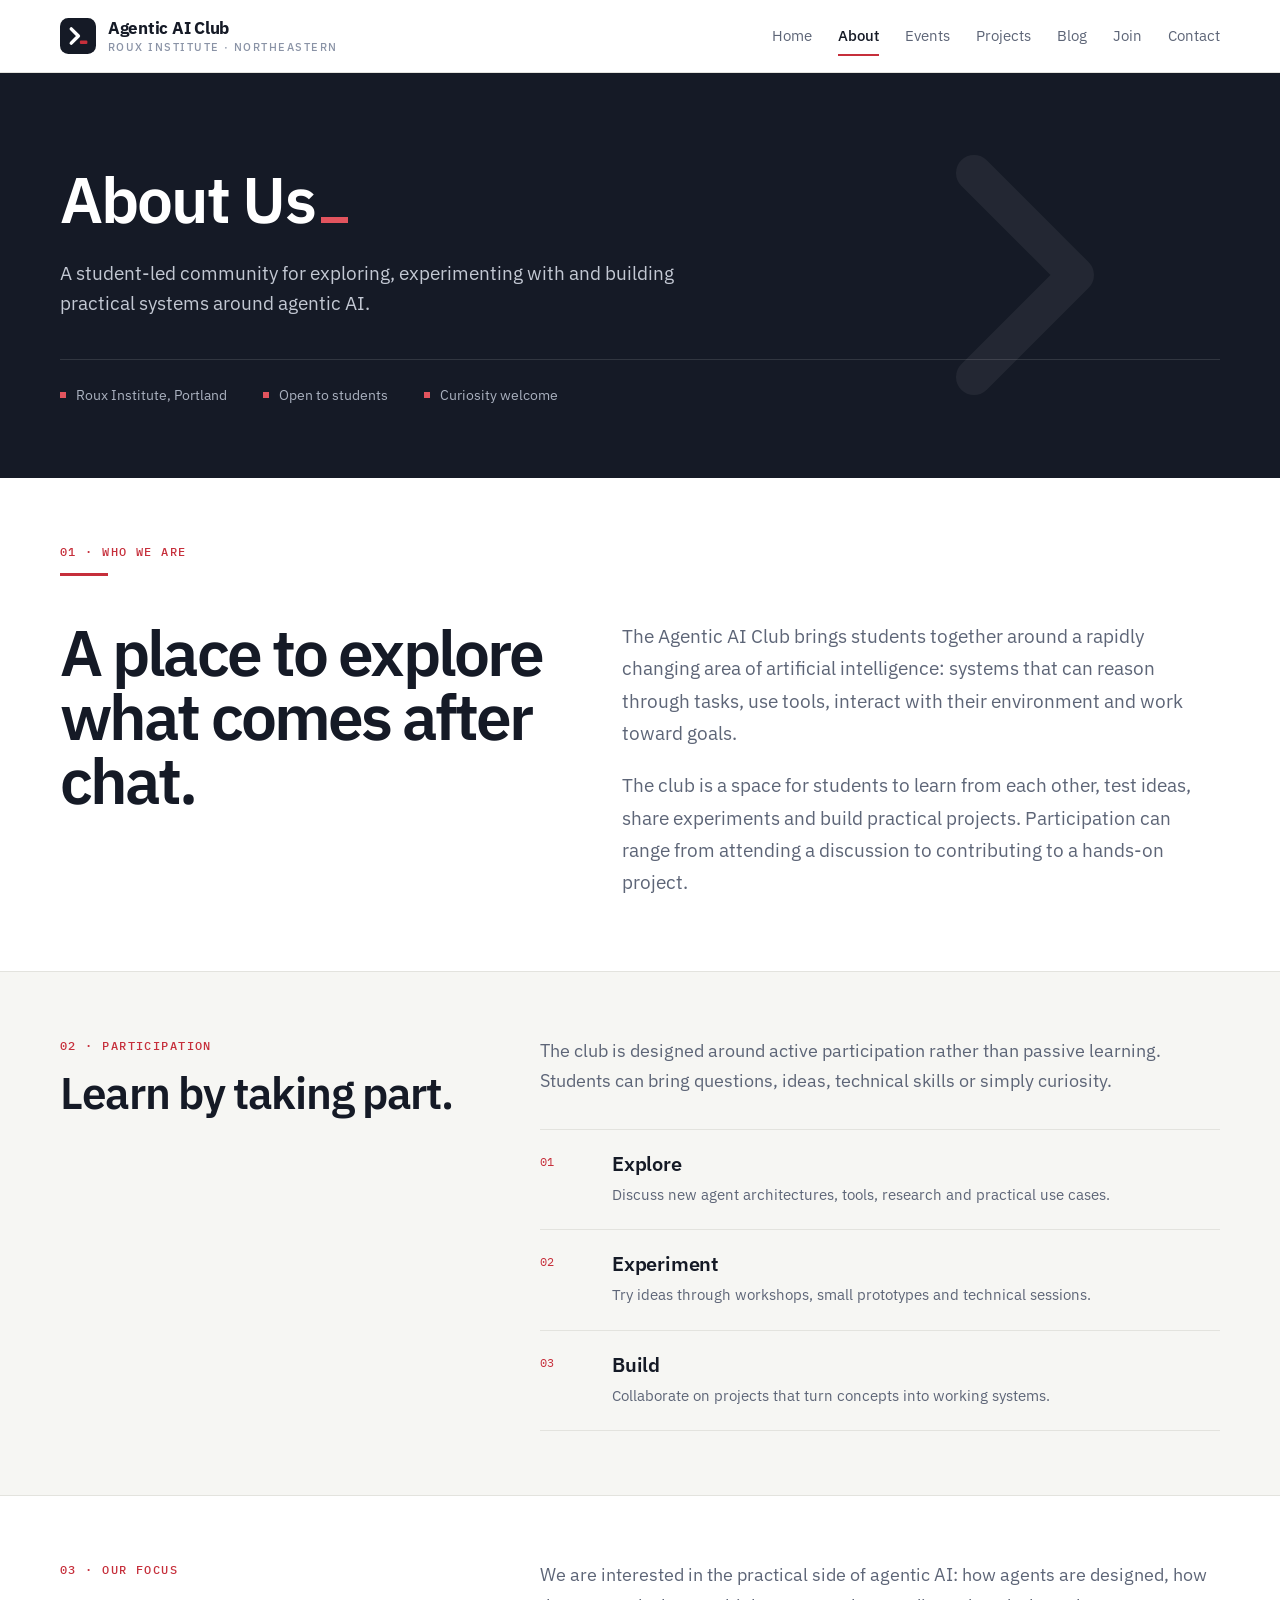
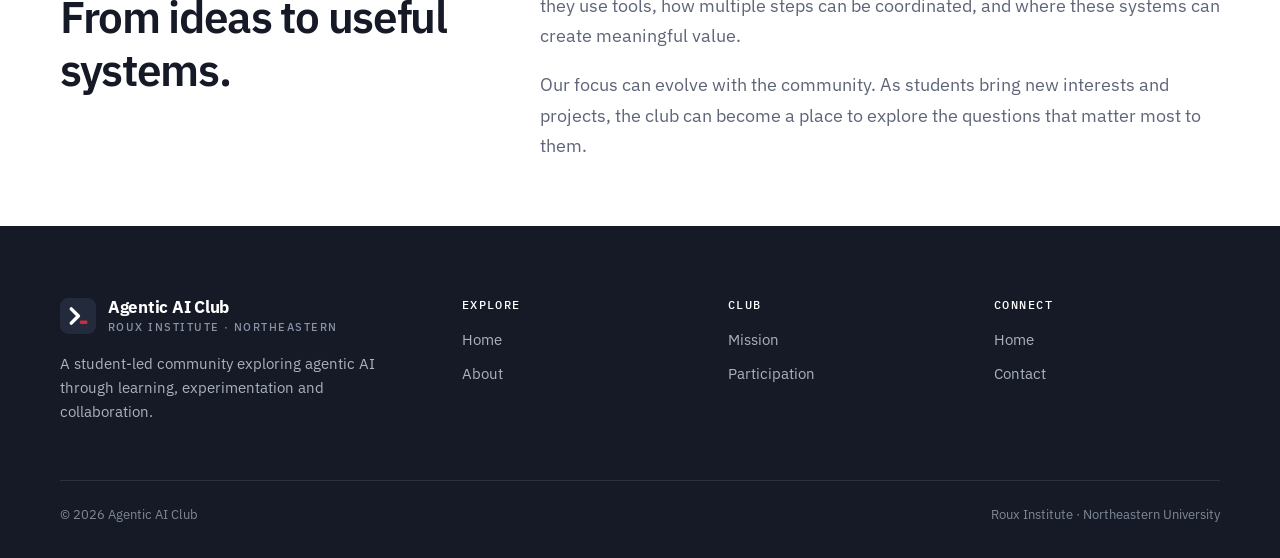
==== commit 4aeb88f4: "Remove hero kicker and footer tagline; add Contact to About footer - index.html: remove the small re" ====
--- a/about.html
+++ b/about.html
@@ -137,7 +137,7 @@
             </div>
             <div><h4>Explore</h4><ul><li><a href="index.html">Home</a></li><li><a href="about.html">About</a></li></ul></div>
             <div><h4>Club</h4><ul><li><a href="#">Mission</a></li><li><a href="#participation">Participation</a></li></ul></div>
-            <div><h4>Connect</h4><ul><li><a href="index.html">Home</a></li></ul></div>
+            <div><h4>Connect</h4><ul><li><a href="index.html">Home</a></li><li><a href="contact.html">Contact</a></li></ul></div>
         </div>
         <div class="footer__bottom"><span>© <span data-year></span> Agentic AI Club</span><span>Roux Institute · Northeastern University</span></div>
     </div>
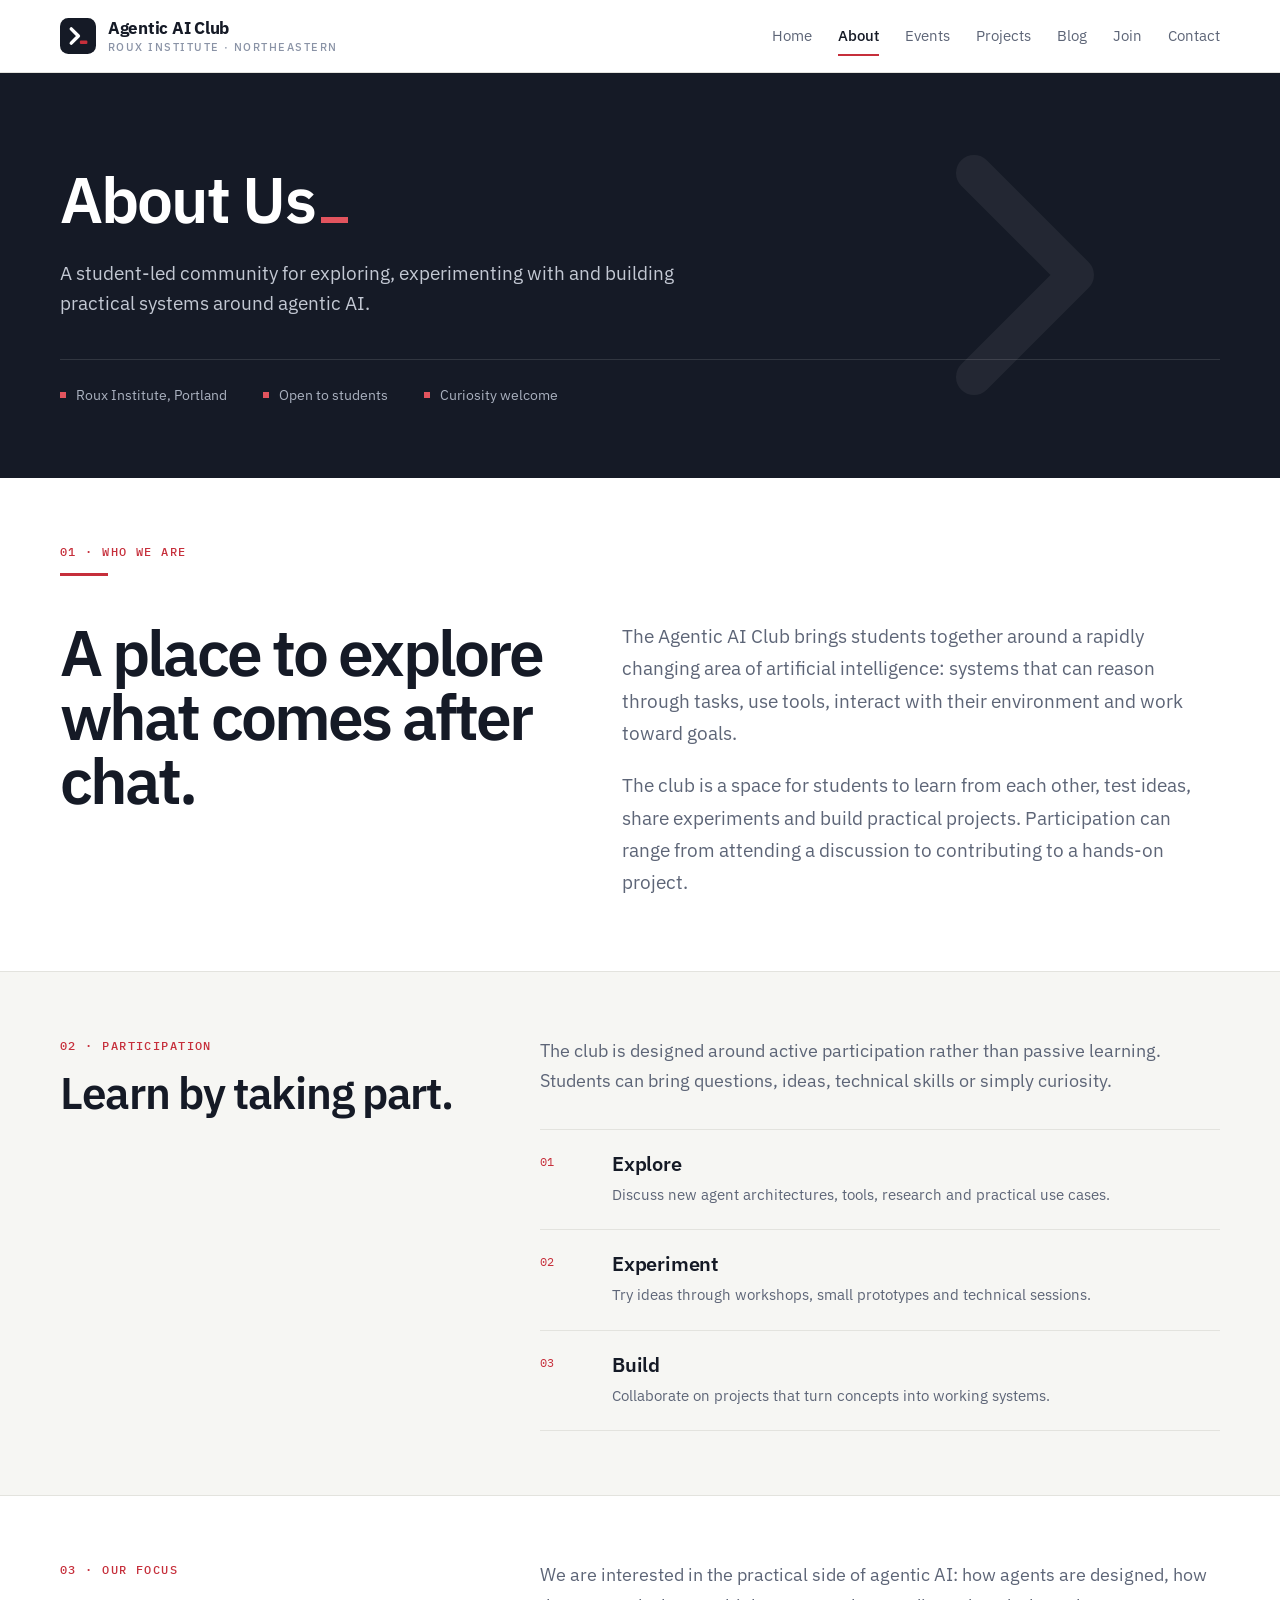
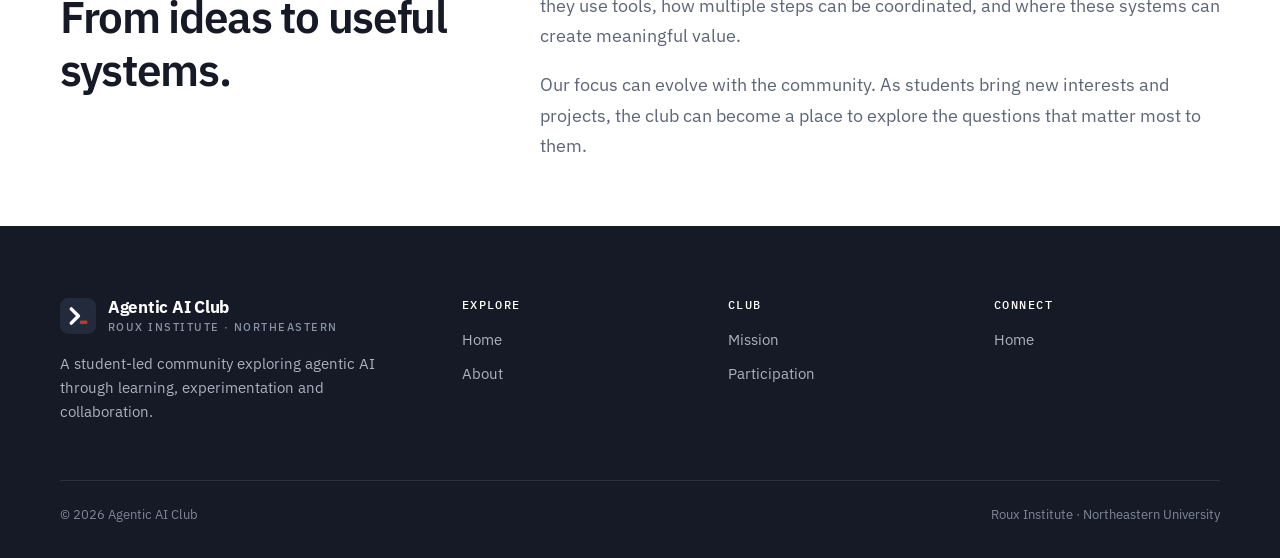
==== commit 5e3760a7: "Merge 9df7df78d99178c784549682b89aa2dc67b13bc7 into 06a8c6f543d89397830dbd85c2c1f9b1c62e6c7c" ====
--- a/about.html
+++ b/about.html
@@ -137,7 +137,7 @@
             </div>
             <div><h4>Explore</h4><ul><li><a href="index.html">Home</a></li><li><a href="about.html">About</a></li></ul></div>
             <div><h4>Club</h4><ul><li><a href="#">Mission</a></li><li><a href="#participation">Participation</a></li></ul></div>
-            <div><h4>Connect</h4><ul><li><a href="index.html">Home</a></li><li><a href="contact.html">Contact</a></li></ul></div>
+            <div><h4>Connect</h4><ul><li><a href="index.html">Home</a></li></ul></div>
         </div>
         <div class="footer__bottom"><span>© <span data-year></span> Agentic AI Club</span><span>Roux Institute · Northeastern University</span></div>
     </div>
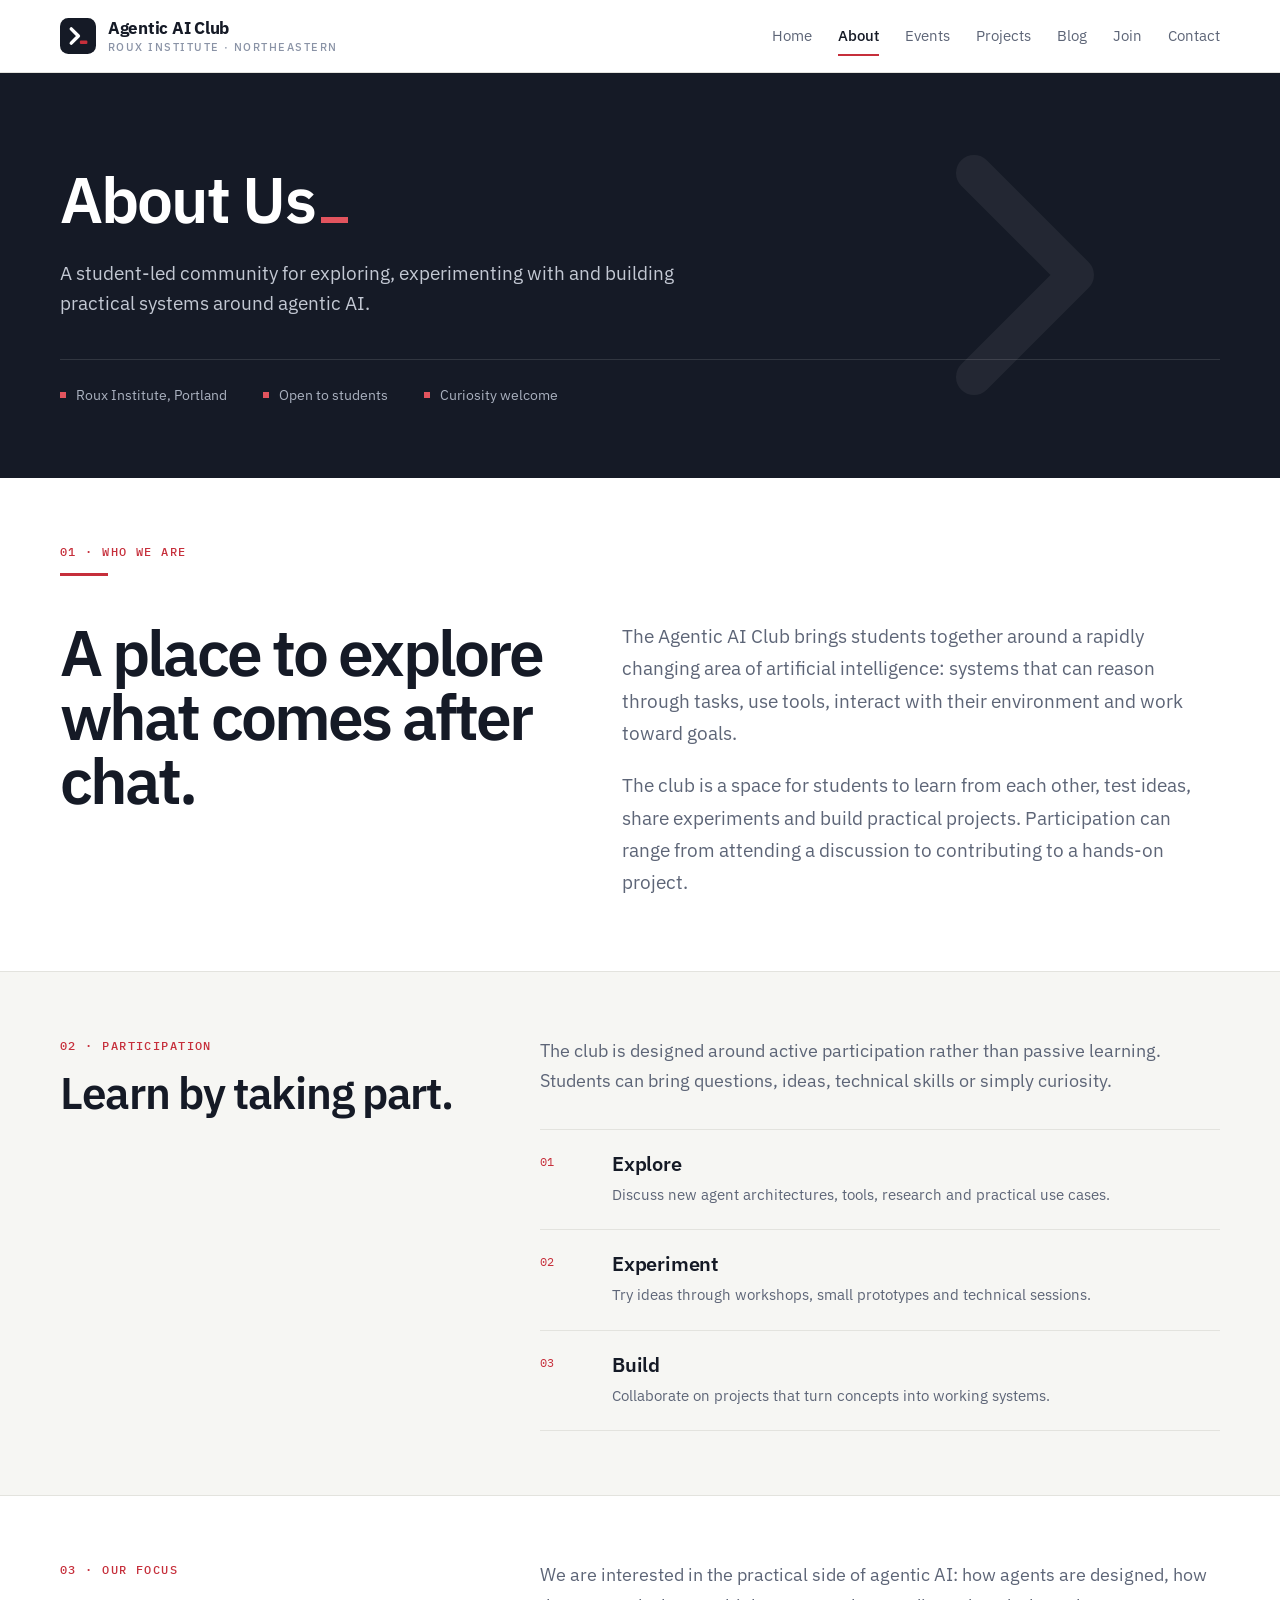
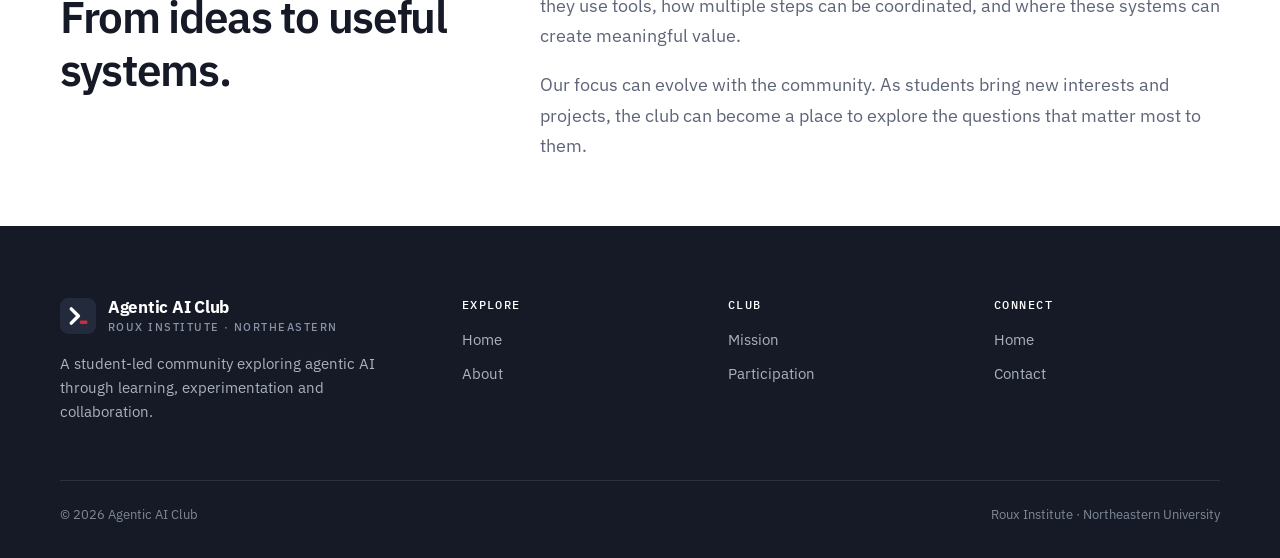
==== commit a08d9c0e: "Merge b85796243a066e4b0e80c7eabe1d65983159e76c into 9df7df78d99178c784549682b89aa2dc67b13bc7" ====
--- a/about.html
+++ b/about.html
@@ -137,7 +137,7 @@
             </div>
             <div><h4>Explore</h4><ul><li><a href="index.html">Home</a></li><li><a href="about.html">About</a></li></ul></div>
             <div><h4>Club</h4><ul><li><a href="#">Mission</a></li><li><a href="#participation">Participation</a></li></ul></div>
-            <div><h4>Connect</h4><ul><li><a href="index.html">Home</a></li></ul></div>
+            <div><h4>Connect</h4><ul><li><a href="index.html">Home</a></li><li><a href="contact.html">Contact</a></li></ul></div>
         </div>
         <div class="footer__bottom"><span>© <span data-year></span> Agentic AI Club</span><span>Roux Institute · Northeastern University</span></div>
     </div>
